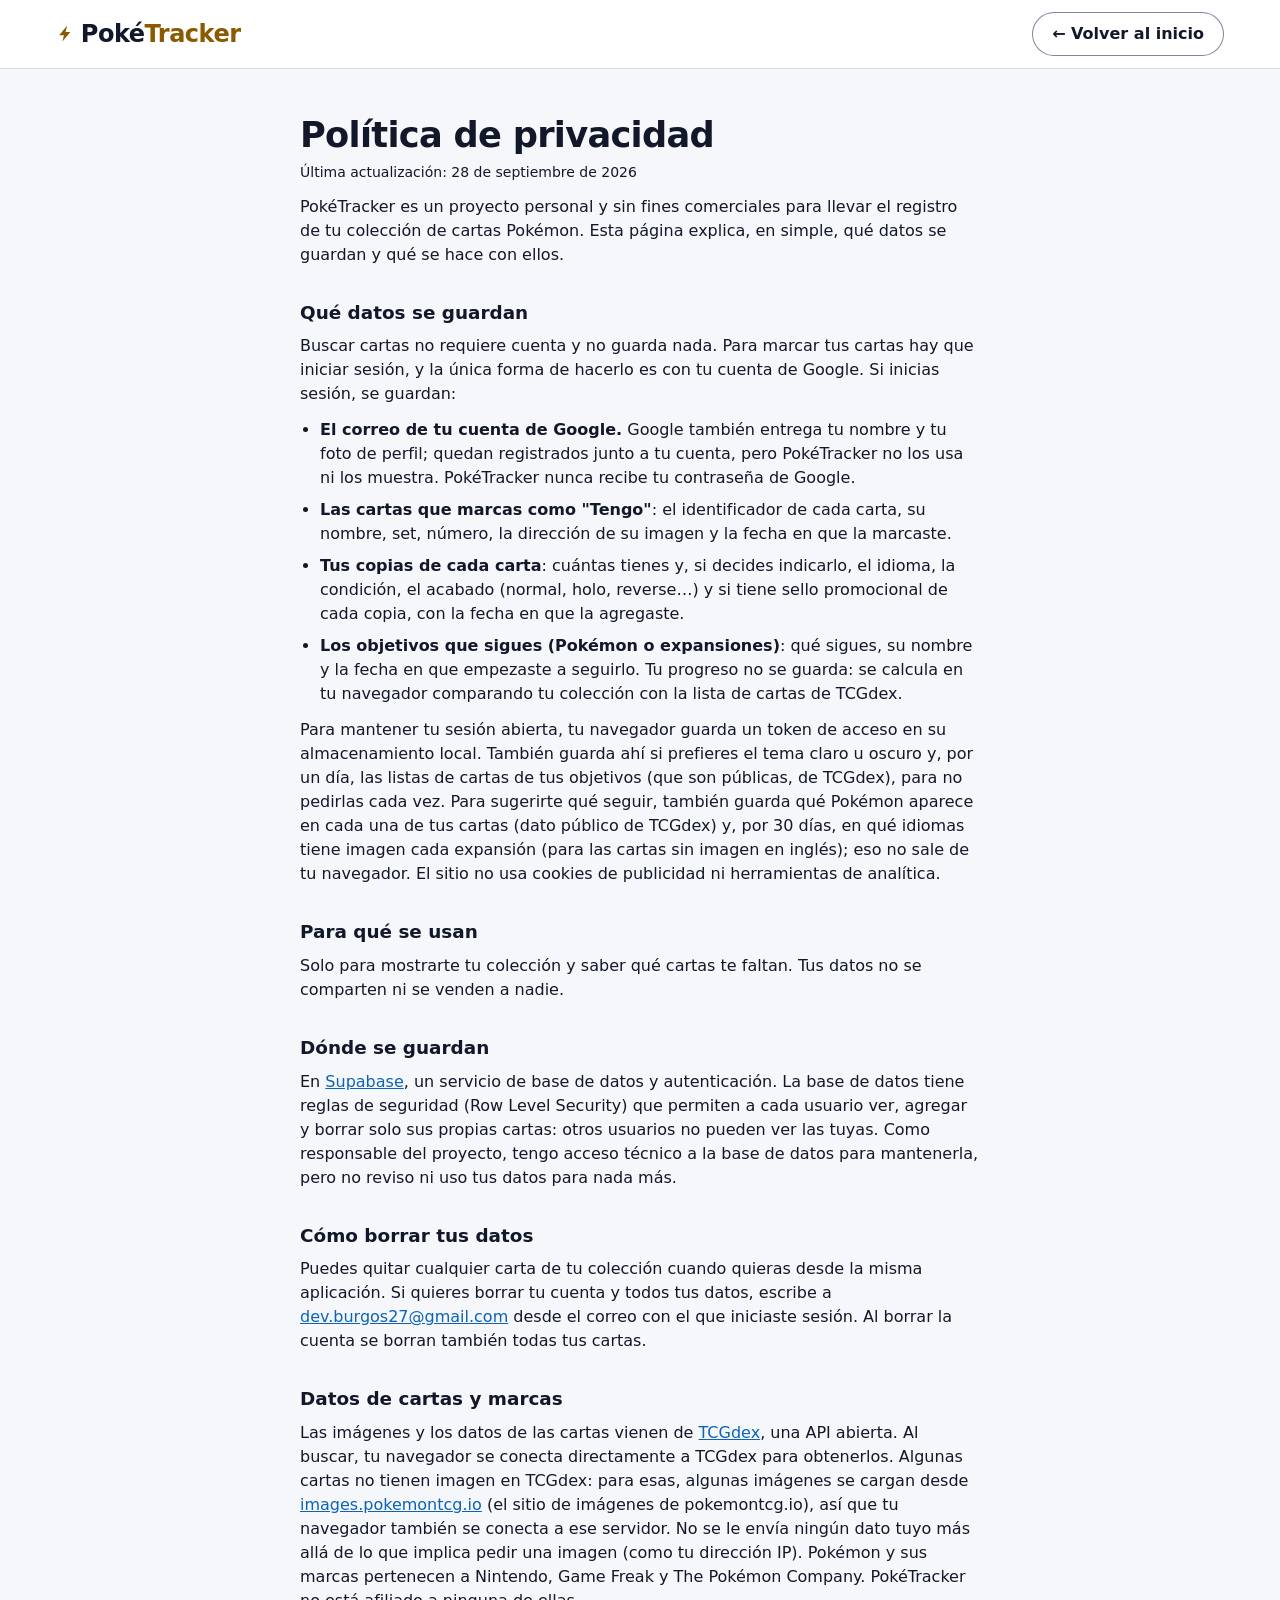
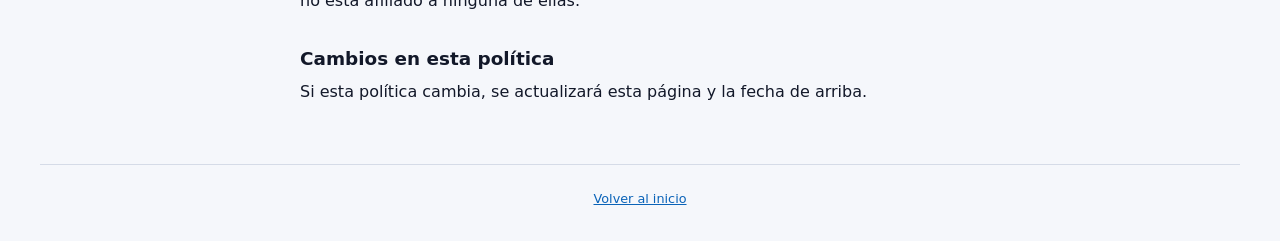
==== privacidad.html @ 6da4852b "Bloque 10e: acabado y sello por copia, vista simulada por acabado e insignia en Colección (migración" ====
<!DOCTYPE html>
<html lang="es">
<head>
  <meta charset="UTF-8">
  <meta name="viewport" content="width=device-width, initial-scale=1.0">
  <title>Privacidad · PokéTracker</title>
  <meta name="description" content="Qué datos guarda PokéTracker, para qué se usan y cómo borrarlos.">
  <meta name="theme-color" content="#ffffff">
  <!-- Aplica el tema guardado en la app antes de pintar -->
  <script>try{var t=localStorage.getItem('pt-tema');if(t==='claro'||t==='oscuro')document.documentElement.dataset.tema=t}catch(e){}</script>
  <link rel="icon" href="favicon.svg" type="image/svg+xml">
  <link rel="stylesheet" href="css/estilos.css">
</head>
<body>

  <header class="cabecera">
    <div class="contenedor cabecera__fila">
      <a href="./" class="logo logo--enlace">
        <svg class="logo__rayo" viewBox="0 0 24 24" aria-hidden="true"><path fill="currentColor" d="M14 2 4 14h6l-2 8 10-12h-6z"/></svg>
        <span>Poké<span class="logo__marca">Tracker</span></span>
      </a>
      <a href="./" class="boton boton--secundario">← Volver al inicio</a>
    </div>
  </header>

  <main class="contenedor">
    <article class="legal">
      <h1>Política de privacidad</h1>
      <p class="legal__fecha">Última actualización: 28 de septiembre de 2026</p>

      <p>
        PokéTracker es un proyecto personal y sin fines comerciales para llevar el registro
        de tu colección de cartas Pokémon. Esta página explica, en simple, qué datos se guardan
        y qué se hace con ellos.
      </p>

      <h2>Qué datos se guardan</h2>
      <p>
        Buscar cartas no requiere cuenta y no guarda nada. Para marcar tus cartas hay que
        iniciar sesión, y la única forma de hacerlo es con tu cuenta de Google. Si inicias sesión,
        se guardan:
      </p>
      <ul>
        <li>
          <strong>El correo de tu cuenta de Google.</strong> Google también entrega tu nombre y
          tu foto de perfil; quedan registrados junto a tu cuenta, pero PokéTracker no los usa
          ni los muestra. PokéTracker nunca recibe tu contraseña de Google.
        </li>
        <li>
          <strong>Las cartas que marcas como "Tengo"</strong>: el identificador de cada carta,
          su nombre, set, número, la dirección de su imagen y la fecha en que la marcaste.
        </li>
        <li>
          <strong>Tus copias de cada carta</strong>: cuántas tienes y, si decides indicarlo,
          el idioma, la condición, el acabado (normal, holo, reverse…) y si tiene sello promocional
          de cada copia, con la fecha en que la agregaste.
        </li>
        <li>
          <strong>Los objetivos que sigues (Pokémon o expansiones)</strong>: qué sigues, su nombre
          y la fecha en que empezaste a seguirlo. Tu progreso no se guarda: se calcula en tu
          navegador comparando tu colección con la lista de cartas de TCGdex.
        </li>
      </ul>
      <p>
        Para mantener tu sesión abierta, tu navegador guarda un token de acceso en su
        almacenamiento local. También guarda ahí si prefieres el tema claro u oscuro y, por un día,
        las listas de cartas de tus objetivos (que son públicas, de TCGdex), para no pedirlas cada vez.
        Para sugerirte qué seguir, también guarda qué Pokémon aparece en cada una de tus cartas
        (dato público de TCGdex) y, por 30 días, en qué idiomas tiene imagen cada expansión
        (para las cartas sin imagen en inglés); eso no sale de tu navegador. El sitio no usa cookies de publicidad ni herramientas de analítica.
      </p>

      <h2>Para qué se usan</h2>
      <p>
        Solo para mostrarte tu colección y saber qué cartas te faltan.
        Tus datos no se comparten ni se venden a nadie.
      </p>

      <h2>Dónde se guardan</h2>
      <p>
        En <a href="https://supabase.com" target="_blank" rel="noopener">Supabase</a>, un servicio
        de base de datos y autenticación. La base de datos tiene reglas de seguridad (Row Level
        Security) que permiten a cada usuario ver, agregar y borrar solo sus propias cartas:
        otros usuarios no pueden ver las tuyas. Como responsable del proyecto, tengo acceso
        técnico a la base de datos para mantenerla, pero no reviso ni uso tus datos para
        nada más.
      </p>

      <h2>Cómo borrar tus datos</h2>
      <p>
        Puedes quitar cualquier carta de tu colección cuando quieras desde la misma aplicación.
        Si quieres borrar tu cuenta y todos tus datos, escribe a
        <a href="mailto:dev.burgos27@gmail.com">dev.burgos27@gmail.com</a> desde el correo con el
        que iniciaste sesión. Al borrar la cuenta se borran también todas tus cartas.
      </p>

      <h2>Datos de cartas y marcas</h2>
      <p>
        Las imágenes y los datos de las cartas vienen de
        <a href="https://tcgdex.dev" target="_blank" rel="noopener">TCGdex</a>, una API abierta.
        Al buscar, tu navegador se conecta directamente a TCGdex para obtenerlos.
        Algunas cartas no tienen imagen en TCGdex: para esas, algunas imágenes se cargan desde
        <a href="https://pokemontcg.io" target="_blank" rel="noopener">images.pokemontcg.io</a>
        (el sitio de imágenes de pokemontcg.io), así que tu navegador también se conecta a ese servidor.
        No se le envía ningún dato tuyo más allá de lo que implica pedir una imagen (como tu dirección IP).
        Pokémon y sus marcas pertenecen a Nintendo, Game Freak y The Pokémon Company.
        PokéTracker no está afiliado a ninguna de ellas.
      </p>

      <h2>Cambios en esta política</h2>
      <p>
        Si esta política cambia, se actualizará esta página y la fecha de arriba.
      </p>
    </article>
  </main>

  <footer class="pie contenedor">
    <p><a href="./">Volver al inicio</a></p>
  </footer>

</body>
</html>
---- css/estilos.css ----
/* =============================================================
   PokéTracker — Estilos
   ============================================================= */

/* --- Tokens: tema claro (por defecto) ---------------------- */
/* El tema se elige con data-tema="claro" | "oscuro" en <html>.
   Sin data-tema, manda la preferencia del sistema.
   Contrastes verificados (WCAG): ver docs/roadmap.md. */
:root {
  color-scheme: light;

  --fondo: #f5f7fb;
  --superficie: #ffffff;
  --superficie-2: #ebeef5;      /* hover, pistas, relleno de carga */
  --borde: #d5dbe7;             /* decorativo */
  --borde-control: #7c879f;     /* inputs: 3:1 contra el fondo */
  --texto: #121829;
  --texto-suave: #525c73;

  --primario: #ffd60a;          /* amarillo eléctrico: SOLO como fondo */
  --primario-hover: #f5c400;
  --sobre-primario: #121829;    /* texto sobre el amarillo */
  --primario-borde: rgb(18 24 41 / 0.18);
  --marca-texto: #8a5a00;       /* ámbar: texto e iconos de marca */
  --info: #0a63b8;              /* azul eléctrico: enlaces */
  --exito: #1b7a3a;
  --sobre-exito: #ffffff;
  --advertencia: #9a4a00;
  --error: #b3261e;
  --foco: #0a63b8;
  --progreso: #8a5a00;          /* relleno de las barras de progreso */
  --sobre-error: #ffffff;       /* texto sobre fondo de error (botón peligro) */
  --error-hover: #9c2019;
  --capa: rgb(233 237 245 / 0.88);  /* fondo de los avisos a pantalla completa */
  --brillo-icono: none;

  --sombra: 0 1px 2px rgb(18 24 41 / 0.06), 0 4px 12px rgb(18 24 41 / 0.06);
  --brillo: none;

  /* Botón de Google: colores de su guía de marca */
  --google-fondo: #ffffff;
  --google-borde: #747775;
  --google-texto: #1f1f1f;

  /* Forma y espacio */
  --radio-s: 8px;
  --radio-m: 12px;
  --radio-l: 16px;
  --radio-pill: 999px;

  --esp-1: 4px;
  --esp-2: 8px;
  --esp-3: 12px;
  --esp-4: 16px;
  --esp-5: 24px;
  --esp-6: 32px;
  --esp-7: 48px;

  --texto-xs: 0.8rem;
  --texto-s: 0.875rem;
  --texto-m: 1rem;
  --texto-l: 1.25rem;
  --texto-xl: clamp(1.4rem, 4vw, 2rem);

  --alto-toque: 44px;
  --duracion: 150ms;
  --fuente: system-ui, -apple-system, "Segoe UI", Roboto, sans-serif;
  --ancho-max: 1200px;
}

/* --- Tokens: tema oscuro ----------------------------------- */
/* Los dos bloques de abajo deben ser IGUALES: uno aplica cuando el
   usuario eligió oscuro, el otro cuando no eligió y el sistema es oscuro. */
:root[data-tema="oscuro"] {
  color-scheme: dark;

  --fondo: #0b1020;
  --superficie: #151b2e;
  --superficie-2: #1e2640;
  --borde: #2a3350;
  --borde-control: #626f94;
  --texto: #eef1f8;
  --texto-suave: #9aa5c0;

  --primario: #ffd60a;
  --primario-hover: #ffe14d;
  --sobre-primario: #0b1020;
  --primario-borde: transparent;
  --marca-texto: #ffd60a;
  --info: #4cc3ff;
  --exito: #4ade80;
  --sobre-exito: #0b1020;
  --advertencia: #ffa94d;
  --error: #ff6b6b;
  --foco: #ffd60a;
  --progreso: #ffd60a;
  --sobre-error: #0b1020;
  --error-hover: #ff8787;
  --capa: rgb(7 11 24 / 0.82);
  --brillo-icono: drop-shadow(0 0 14px rgb(255 214 10 / 0.45));

  --sombra: 0 1px 3px rgb(0 0 0 / 0.4), 0 4px 12px rgb(0 0 0 / 0.3);
  --brillo: 0 0 12px rgb(255 214 10 / 0.35);

  --google-fondo: #131314;
  --google-borde: #8e918f;
  --google-texto: #e3e3e3;
}

@media (prefers-color-scheme: dark) {
  :root:not([data-tema="claro"]) {
    color-scheme: dark;

    --fondo: #0b1020;
    --superficie: #151b2e;
    --superficie-2: #1e2640;
    --borde: #2a3350;
    --borde-control: #626f94;
    --texto: #eef1f8;
    --texto-suave: #9aa5c0;

    --primario: #ffd60a;
    --primario-hover: #ffe14d;
    --sobre-primario: #0b1020;
    --primario-borde: transparent;
    --marca-texto: #ffd60a;
    --info: #4cc3ff;
    --exito: #4ade80;
    --sobre-exito: #0b1020;
    --advertencia: #ffa94d;
    --error: #ff6b6b;
    --foco: #ffd60a;
    --progreso: #ffd60a;
    --sobre-error: #0b1020;
    --error-hover: #ff8787;
    --capa: rgb(7 11 24 / 0.82);
    --brillo-icono: drop-shadow(0 0 14px rgb(255 214 10 / 0.45));

    --sombra: 0 1px 3px rgb(0 0 0 / 0.4), 0 4px 12px rgb(0 0 0 / 0.3);
    --brillo: 0 0 12px rgb(255 214 10 / 0.35);

    --google-fondo: #131314;
    --google-borde: #8e918f;
    --google-texto: #e3e3e3;
  }
}

@media (prefers-reduced-motion: reduce) {
  :root { --duracion: 0ms; }
}

/* --- Base -------------------------------------------------- */
*,
*::before,
*::after { box-sizing: border-box; }

body {
  margin: 0;
  font-family: var(--fuente);
  background: var(--fondo);
  color: var(--texto);
  line-height: 1.5;
}

img { max-width: 100%; display: block; }
a { color: var(--info); }

.contenedor {
  width: 100%;
  max-width: var(--ancho-max);
  margin-inline: auto;
  /* max(): en iPhone horizontal, no queda texto bajo la muesca */
  padding-inline: max(var(--esp-4), env(safe-area-inset-left), env(safe-area-inset-right));
}

/* Oculta un elemento a la vista pero lo deja para lectores de pantalla */
.visualmente-oculto {
  position: absolute;
  width: 1px; height: 1px;
  overflow: hidden;
  clip: rect(0 0 0 0);
  white-space: nowrap;
}

[hidden] { display: none !important; }

/* Títulos que reciben el foco al cambiar de pantalla: no son
   interactivos, así que no se les dibuja el anillo de foco */
[data-titulo]:focus { outline: none; }

/* Íconos de línea (se usan con <use href="#icono-…">) */
.icono {
  width: 20px;
  height: 20px;
  flex-shrink: 0;
  fill: none;
  stroke: currentColor;
  stroke-width: 2;
  stroke-linecap: round;
  stroke-linejoin: round;
}

:focus-visible {
  outline: 3px solid var(--foco);
  outline-offset: 2px;
}

/* --- Botones ----------------------------------------------- */
/* .boton = acción principal: amarillo con texto oscuro en ambos temas */
.boton {
  display: inline-flex;
  align-items: center;
  justify-content: center;
  gap: var(--esp-2);
  min-height: var(--alto-toque);
  font: inherit;
  font-weight: 600;
  border: none;
  border-radius: var(--radio-pill);
  padding: 0.6rem 1.25rem;
  background: var(--primario);
  color: var(--sobre-primario);
  box-shadow: inset 0 0 0 1px var(--primario-borde);
  cursor: pointer;
  text-decoration: none;
  white-space: nowrap;
  transition: background var(--duracion), box-shadow var(--duracion);
}
.boton:hover:not(:disabled) {
  background: var(--primario-hover);
  box-shadow: inset 0 0 0 1px var(--primario-borde), var(--brillo);
}
.boton:disabled { opacity: 0.6; cursor: wait; }

.boton--secundario {
  background: transparent;
  color: var(--texto);
  box-shadow: inset 0 0 0 1px var(--borde-control);
}
.boton--secundario:hover:not(:disabled) {
  background: var(--superficie-2);
  box-shadow: inset 0 0 0 1px var(--borde-control);
}

/* Acción destructiva (ej: "Quitar copias") */
.boton--peligro {
  background: var(--error);
  color: var(--sobre-error);
  box-shadow: none;
}
.boton--peligro:hover:not(:disabled) {
  background: var(--error-hover);
  box-shadow: none;
}

.boton--texto {
  min-height: 0;
  background: none;
  box-shadow: none;
  color: var(--texto-suave);
  padding: var(--esp-1) var(--esp-2);
}
.boton--texto:hover:not(:disabled) {
  background: none;
  box-shadow: none;
  color: var(--marca-texto);
}

/* Botón cuadrado con solo un ícono (ej: cambiar tema) */
.boton--icono {
  width: var(--alto-toque);
  padding: 0;
  background: transparent;
  color: var(--texto-suave);
  box-shadow: inset 0 0 0 1px var(--borde);
}
.boton--icono:hover:not(:disabled) {
  background: var(--superficie-2);
  color: var(--marca-texto);
  box-shadow: inset 0 0 0 1px var(--borde);
}

/* Botón de Google: fondo neutro con el logo a color, como pide Google */
.boton--google {
  background: var(--google-fondo);
  color: var(--google-texto);
  box-shadow: inset 0 0 0 1px var(--google-borde);
}
.boton--google:hover:not(:disabled) {
  background: var(--google-fondo);
  box-shadow: inset 0 0 0 1px var(--google-borde), var(--sombra);
}
.boton--google__logo { flex-shrink: 0; }

/* --- Campos ------------------------------------------------ */
input {
  font: inherit;
  color: var(--texto);
  background: var(--superficie);
  border: 1px solid var(--borde-control);
  border-radius: var(--radio-pill);
  padding: 0.6rem 1rem;
  min-height: var(--alto-toque);
  min-width: 0;
}
input::placeholder { color: var(--texto-suave); }

select {
  font: inherit;
  color: var(--texto);
  background: var(--superficie);
  border: 1px solid var(--borde-control);
  border-radius: var(--radio-s);
  padding: 0.4rem 0.6rem;
  min-height: var(--alto-toque);
  min-width: 0;
}
select:disabled { opacity: 0.6; }

/* --- Cabecera ---------------------------------------------- */
.cabecera {
  background: var(--superficie);
  border-bottom: 1px solid var(--borde);
  padding-block: var(--esp-3);
}
.cabecera__fila {
  display: flex;
  flex-wrap: wrap;
  align-items: center;
  gap: var(--esp-3);
}

.logo {
  margin: 0 auto 0 0;       /* empuja sesión y tema a la derecha */
  font-size: 1.5rem;
  letter-spacing: -0.02em;
}
.logo--enlace {
  display: inline-flex;
  align-items: center;
  gap: 0.35rem;
  color: var(--texto);
  text-decoration: none;
  font-weight: 700;
}
.logo__marca { color: var(--marca-texto); }
.logo__rayo {
  width: 0.8em;
  height: 0.8em;
  color: var(--marca-texto);
  flex-shrink: 0;
}

.sesion-activa {
  display: flex;
  align-items: center;
  gap: var(--esp-2);
  min-width: 0;
  font-size: var(--texto-s);
}
.sesion-activa__email {
  color: var(--texto-suave);
  overflow: hidden;
  text-overflow: ellipsis;
  white-space: nowrap;
}

/* Muestra el sol o la luna según el tema activo */
.selector-tema__luna { display: none; }
.selector-tema[aria-pressed="true"] .selector-tema__sol { display: none; }
.selector-tema[aria-pressed="true"] .selector-tema__luna { display: block; }

.mensaje {
  margin: var(--esp-2) 0 0;
  font-size: var(--texto-s);
  color: var(--texto-suave);
}
.mensaje[data-tipo="exito"] { color: var(--exito); }
.mensaje[data-tipo="error"] { color: var(--error); }

/* --- Navegación principal --------------------------------- */
/* Escritorio: en la cabecera. Móvil: barra fija abajo (ver al final).
   El ítem activo lleva aria-current="page" y una raya: no depende
   solo del color. */
.barra-nav {
  display: flex;
  gap: var(--esp-1);
  margin-right: auto;
}
.barra-nav__item {
  position: relative;
  display: inline-flex;
  align-items: center;
  gap: var(--esp-2);
  min-height: var(--alto-toque);
  padding: 0 var(--esp-3);
  border-radius: var(--radio-s);
  color: var(--texto-suave);
  font-size: var(--texto-s);
  font-weight: 600;
  text-decoration: none;
  transition: background var(--duracion), color var(--duracion);
}
.barra-nav__item:hover { color: var(--texto); background: var(--superficie-2); }
.barra-nav__item[aria-current="page"] { color: var(--texto); font-weight: 700; }
.barra-nav__item[aria-current="page"]::after {
  content: "";
  position: absolute;
  left: var(--esp-3);
  right: var(--esp-3);
  bottom: 2px;
  height: 3px;
  border-radius: var(--radio-pill);
  background: var(--marca-texto);
}

/* --- Pestañas: filtros ------------------------------------- */
/* La pestaña activa se marca con aria-pressed. */
.pestanas {
  display: flex;
  justify-content: center;
  flex-wrap: wrap;
  gap: var(--esp-2);
}
.pestanas__item {
  font: inherit;
  font-size: var(--texto-s);
  font-weight: 600;
  min-height: var(--alto-toque);
  padding: 0.4rem 1rem;
  border: 1px solid var(--borde);
  border-radius: var(--radio-pill);
  background: var(--superficie);
  color: var(--texto-suave);
  cursor: pointer;
  transition: background var(--duracion), color var(--duracion);
}
.pestanas__item:hover { color: var(--texto); background: var(--superficie-2); }
.pestanas__item[aria-pressed="true"] {
  background: var(--primario);
  border-color: var(--primario);
  color: var(--sobre-primario);
}

.filtros { margin-bottom: var(--esp-5); }

/* --- Intro y buscador -------------------------------------- */
.intro {
  text-align: center;
  padding-block: 2.5rem var(--esp-4);
}
.intro h2 {
  margin: 0 0 var(--esp-2);
  font-size: var(--texto-xl);
}
.intro__aviso { margin: 0 0 var(--esp-5); color: var(--texto-suave); }
.intro__ayuda { margin: var(--esp-2) 0 0; font-size: var(--texto-s); color: var(--texto-suave); }

/* Fila de botones o enlaces principales de una pantalla */
.acciones {
  display: flex;
  flex-wrap: wrap;
  justify-content: center;
  gap: var(--esp-3);
  margin-bottom: var(--esp-5);
}

.seccion__titulo {
  margin: var(--esp-5) 0 0;
  font-size: var(--texto-l);
}

.form-busqueda {
  display: flex;
  gap: var(--esp-2);
  max-width: 520px;
  margin-inline: auto;
}
.form-busqueda input { flex: 1; }

/* --- Estado ------------------------------------------------ */
.estado {
  min-height: 1.5em;
  margin: var(--esp-4) 0;
  text-align: center;
  color: var(--texto-suave);
}
.estado[data-tipo="error"] { color: var(--error); }
/* Sin texto no reserva espacio (ej: sobre el estado "No pudimos conectar") */
.estado:empty { min-height: 0; margin-block: var(--esp-2); }

/* --- Grilla de cartas -------------------------------------- */
.grilla {
  display: grid;
  grid-template-columns: repeat(auto-fill, minmax(160px, 1fr));
  gap: 1.25rem;
  padding-bottom: var(--esp-7);
}

/* Estado vacío, con un motivo de telaraña y rayo.
   Dentro de una grilla ocupa toda la fila. */
.grilla__vacio { grid-column: 1 / -1; }
.vacio {
  margin: var(--esp-4) 0;
  padding: var(--esp-6) var(--esp-4);
  text-align: center;
  color: var(--texto-suave);
  border: 2px dashed var(--borde);
  border-radius: var(--radio-m);
}
.vacio p { margin: 0 0 var(--esp-4); }
.vacio p:last-child { margin-bottom: 0; }
.vacio::before {
  content: "";
  display: block;
  width: 48px;
  height: 48px;
  margin: 0 auto var(--esp-3);
  background: var(--marca-texto);
  -webkit-mask: var(--motivo-telarana) center / contain no-repeat;
  mask: var(--motivo-telarana) center / contain no-repeat;
}
:root {
  /* Telaraña hexagonal con un rayo al centro (dibujo propio) */
  --motivo-telarana: url("data:image/svg+xml,%3Csvg xmlns='http://www.w3.org/2000/svg' viewBox='0 0 48 48' fill='none' stroke='black' stroke-width='1.5' stroke-linejoin='round'%3E%3Cpath d='M46 24 35 43.05H13L2 24 13 4.95h22z'/%3E%3Cpath d='M38 24 31 36.12H17L10 24l7-12.12h14z' opacity='.6'/%3E%3Cpath d='M38 24h8M31 36.12l4 6.93M17 36.12l-4 6.93M10 24H2M17 11.88l-4-6.93M31 11.88l4-6.93'/%3E%3Cpath d='M26 14 18 26h5l-2 8 9-13h-5z' fill='black' stroke='none'/%3E%3C/svg%3E");
}

/* Sin conexión: la misma telaraña con el rayo cortado (dibujo propio) */
:root {
  --motivo-sin-conexion: url("data:image/svg+xml,%3Csvg xmlns='http://www.w3.org/2000/svg' viewBox='0 0 48 48' fill='none' stroke='black' stroke-width='1.5' stroke-linejoin='round'%3E%3Cpath d='M46 24 35 43.05H13L2 24 13 4.95h22z'/%3E%3Cpath d='M38 24 31 36.12H17L10 24l7-12.12h14z' opacity='.6'/%3E%3Cpath d='M38 24h8M31 36.12l4 6.93M17 36.12l-4 6.93M10 24H2M17 11.88l-4-6.93M31 11.88l4-6.93'/%3E%3Cpath d='M26 14 22.2 19.6 27.4 24.8 30 21h-5zM20.2 22.8 18 26h5l-2 8 4.3-6.1z' fill='black' stroke='none'/%3E%3Cpath d='m16 16 16 16' stroke-width='1.6' stroke-linecap='round'/%3E%3C/svg%3E");
}

/* Estado "No pudimos conectar": misma estructura que .vacio.
   El rojo va solo en el ícono; el texto, en los colores normales. */
.sin-conexion::before {
  background: var(--error);
  -webkit-mask-image: var(--motivo-sin-conexion);
  mask-image: var(--motivo-sin-conexion);
}
.vacio .sin-conexion__titulo {
  margin: 0 0 var(--esp-1);
  color: var(--texto);
  font-size: var(--texto-l);
  font-weight: 700;
}
/* El espacio va en el botón: ".vacio p:last-child" anula el margen del texto */
.sin-conexion__boton { margin-top: var(--esp-4); }
.sin-conexion__boton .icono { width: 18px; height: 18px; }
.sin-conexion__boton:disabled { cursor: wait; }

/* Mientras reintenta, el ícono de recarga gira */
.sin-conexion__boton:disabled .icono { animation: girar 900ms linear infinite; }
@keyframes girar { to { transform: rotate(360deg); } }
@media (prefers-reduced-motion: reduce) {
  .sin-conexion__boton:disabled .icono { animation: none; }
}

/* Versión compacta (detalle de carta): ícono chico, texto y botón en
   una fila; si no caben, el botón baja */
.sin-conexion--compacto {
  display: flex;
  flex-wrap: wrap;
  align-items: center;
  gap: var(--esp-2) var(--esp-3);
  margin: 0;
  padding: var(--esp-3);
  text-align: left;
}
.sin-conexion--compacto::before {
  width: 32px;
  height: 32px;
  margin: 0;
  flex-shrink: 0;
}
.sin-conexion--compacto .sin-conexion__textos { flex: 1 1 10rem; }
.sin-conexion--compacto .sin-conexion__boton { margin-top: 0; }
.vacio.sin-conexion--compacto .sin-conexion__titulo { font-size: var(--texto-m); margin: 0; }
.vacio.sin-conexion--compacto .sin-conexion__texto { margin: 0; font-size: var(--texto-s); }

/* Aviso arriba de la pantalla (carga inicial de la colección) */
.aviso-conexion { padding-top: var(--esp-4); }
.aviso-conexion .vacio { margin: 0; }

.carta {
  position: relative;       /* para la insignia ×N */
  background: var(--superficie);
  border-radius: var(--radio-m);
  box-shadow: var(--sombra);
  overflow: hidden;
  display: flex;
  flex-direction: column;
}

.carta__imagen {
  border: none;
  padding: 0.6rem 0.6rem 0;
  background: none;
  cursor: zoom-in;
}
.carta__imagen img {
  width: 100%;
  height: auto;
  aspect-ratio: 245 / 342;
  border-radius: var(--radio-s);
  background: var(--superficie-2);   /* se ve mientras la imagen carga */
  transition: transform 0.2s;
}
.carta__imagen:hover img { transform: scale(1.03); }
.carta__imagen:disabled { cursor: default; }

.carta__sin-imagen {
  aspect-ratio: 245 / 342;
  display: grid;
  place-items: center;
  padding: var(--esp-4);
  border-radius: var(--radio-s);
  border: 2px dashed var(--borde);
  color: var(--texto-suave);
  font-size: var(--texto-xs);
  text-align: center;
}

/* Recuadro de respaldo (sin imagen en ninguna fuente): nombre, número y
   expansión, centrados en el mismo espacio que ocuparía la imagen */
.respaldo {
  align-content: center;
  gap: var(--esp-1);
  background: var(--superficie-2);
  overflow: hidden;
}
.respaldo p { margin: 0; overflow-wrap: anywhere; }
.respaldo__nombre { color: var(--texto); font-size: var(--texto-s); font-weight: 700; }
.respaldo__numero { font-variant-numeric: tabular-nums; }
.respaldo__nota { margin-top: var(--esp-2) !important; font-style: italic; }

/* Imagen de respaldo mientras se prueba: encima del recuadro e invisible
   (así se descarga con la carga diferida, como las demás) */
.carta__imagen { position: relative; }
.carta__imagen .carta__img-probando {
  position: absolute;
  top: 0.6rem;
  left: 0.6rem;
  width: calc(100% - 1.2rem);
  opacity: 0;
}

/* "Imagen en español": la imagen es de la carta en otro idioma */
.carta__idioma {
  margin: 0;
  font-size: var(--texto-xs);
  font-weight: 700;
  color: var(--texto-suave);
}
#detalle-imagen-nota { margin-top: var(--esp-2); text-align: center; }

/* "×2": más de una copia. Amarillo con texto oscuro en ambos temas */
.carta__copias {
  position: absolute;
  top: var(--esp-2);
  right: var(--esp-2);
  padding: 0.1rem 0.55rem;
  border-radius: var(--radio-pill);
  background: var(--primario);
  color: var(--sobre-primario);
  /* Anillo del color de la tarjeta: la separa del borde amarillo de muchas cartas */
  box-shadow: 0 0 0 2px var(--superficie), var(--sombra);
  font-size: var(--texto-s);
  font-weight: 700;
  pointer-events: none;     /* el clic llega a la imagen de abajo */
}

/* "Reverse · Sello": acabados de tus copias (solo en Colección).
   Texto, no solo color; discreta, abajo a la izquierda de la imagen */
.carta__acabado {
  position: absolute;
  left: 0.9rem;
  bottom: 0.3rem;
  max-width: calc(100% - 1.8rem);
  padding: 0.05rem 0.5rem;
  border-radius: var(--radio-pill);
  background: var(--superficie);
  color: var(--texto);
  box-shadow: 0 0 0 1px var(--borde), var(--sombra);
  font-size: var(--texto-xs);
  font-weight: 700;
  white-space: nowrap;
  overflow: hidden;
  text-overflow: ellipsis;
  pointer-events: none;     /* el clic llega a la imagen de abajo */
}

.carta__info { padding: 0.6rem 0.75rem 0.75rem; }
.carta__set {
  margin: 0;
  font-size: var(--texto-s);
  font-weight: 600;
  overflow: hidden;
  text-overflow: ellipsis;
  white-space: nowrap;
}
.carta__detalle {
  margin: 0.1rem 0 0;
  font-size: var(--texto-xs);
  color: var(--texto-suave);
}

/* --- Tengo / Me falta -------------------------------------- */
.carta--tengo { box-shadow: 0 0 0 2px var(--exito), var(--sombra); }

.marcado {
  display: flex;
  margin-top: 0.6rem;
  border: 1px solid var(--borde-control);
  border-radius: var(--radio-pill);
  overflow: hidden;
}

.marcado__boton {
  flex: 1;
  font: inherit;
  font-size: var(--texto-xs);
  font-weight: 600;
  min-height: 36px;
  padding: 0.35rem var(--esp-1);
  border: none;
  background: none;
  color: var(--texto-suave);
  cursor: pointer;
  white-space: nowrap;
  transition: background var(--duracion), color var(--duracion);
}
.marcado__boton + .marcado__boton { border-left: 1px solid var(--borde-control); }
.marcado__boton:hover:not(:disabled) { color: var(--texto); background: var(--superficie-2); }
.marcado__boton:disabled { cursor: wait; }
.marcado__boton:focus-visible { outline-offset: -3px; }

/* ✓ además del color, para no depender solo de él */
.marcado__tengo[aria-pressed="true"]::before { content: "✓ "; }
.marcado__tengo[aria-pressed="true"],
.marcado__tengo[aria-pressed="true"]:hover:not(:disabled) {
  background: var(--exito);
  color: var(--sobre-exito);
}
.marcado__falta[aria-pressed="true"],
.marcado__falta[aria-pressed="true"]:hover:not(:disabled) {
  background: var(--superficie-2);
  color: var(--texto);
}

/* --- Detalle de carta ------------------------------------- */
.dialogo {
  border: none;
  border-radius: var(--radio-l);
  padding: 0;
  background: var(--superficie);
  color: var(--texto);
  width: min(92vw, 820px);
  max-height: 92vh;
  overflow: auto;
}
.dialogo::backdrop { background: rgb(0 0 0 / 0.7); }

.detalle__contenido { padding: var(--esp-4) var(--esp-5) var(--esp-5); }

.detalle__cabecera {
  display: flex;
  align-items: center;
  justify-content: space-between;
  gap: var(--esp-3);
  margin-bottom: var(--esp-4);
}
.detalle__titulo { margin: 0; font-size: var(--texto-l); }

/* Imagen a la izquierda y datos a la derecha; en móvil, uno bajo el otro */
.detalle__cuerpo {
  display: grid;
  grid-template-columns: minmax(0, 5fr) minmax(0, 6fr);
  gap: var(--esp-5);
  align-items: start;
}
/* Recuadro fijo: la imagen chica, la grande y "Imagen no disponible"
   ocupan lo mismo, así el contenido no salta al cambiar entre ellas */
.detalle__imagen img {
  width: 100%;
  height: auto;
  aspect-ratio: 245 / 342;
  object-fit: contain;
  border-radius: var(--radio-m);
  background: var(--superficie-2);
}

/* Anterior / siguiente: bajo la imagen, a los lados de "3 de 20".
   En escritorio con espacio, las flechas van fuera del panel (ver abajo) */
.detalle__visor {
  display: grid;
  grid-template-columns: auto minmax(0, 1fr) auto;
  grid-template-areas:
    "imagen   imagen   imagen"
    "anterior posicion siguiente";
  align-items: center;
  gap: var(--esp-2);
}
.detalle__imagen { grid-area: imagen; }
.detalle__flecha--anterior { grid-area: anterior; }
.detalle__flecha--siguiente { grid-area: siguiente; }
.detalle__flecha { font-size: var(--texto-l); }
/* En el borde de la lista: desactivada, sin el cursor de "esperando" */
.detalle__flecha:disabled { opacity: 0.35; cursor: default; }
.detalle__posicion {
  grid-area: posicion;
  margin: 0;
  text-align: center;
  color: var(--texto-suave);
}

/* Escritorio con espacio (el panel de 820 px más un canal de 72 px a
   cada lado): las flechas van fuera del panel, sobre el fondo
   oscurecido y centradas respecto a él. El <dialog> se ensancha y queda
   transparente: el panel visible pasa a ser .detalle__contenido (fondo,
   bordes y desplazamiento). Las flechas se ubican respecto al <dialog>,
   así el desplazamiento del panel no las recorta ni las mueve. Un clic en
   los canales no cierra el detalle (ver ui.js: solo cierra fuera del
   <dialog>). Más angosto, quedan bajo la imagen, como en móvil. */
@media (min-width: 900px) {
  .detalle {
    --canal-flecha: calc(56px + var(--esp-4));
    width: min(96vw, calc(820px + 2 * var(--canal-flecha)));
    padding-inline: var(--canal-flecha);
    background: transparent;
    border-radius: 0;
    overflow: visible;
  }
  .detalle__contenido {
    max-height: 92vh;
    overflow: auto;
    background: var(--superficie);
    border-radius: var(--radio-l);
  }
  .detalle__visor {
    grid-template-columns: minmax(0, 1fr);
    grid-template-areas:
      "imagen"
      "posicion";
  }
  .detalle__flecha {
    position: absolute;
    top: 50%;
    transform: translateY(-50%);
    width: 56px;
    height: 56px;
    border-radius: 50%;
    font-size: var(--texto-xl);
    /* Relleno del panel (se distingue en tema claro) y borde claro (en oscuro) */
    background: var(--superficie);
    color: var(--texto);
    box-shadow: inset 0 0 0 2px var(--texto-suave);
  }
  .detalle__flecha--anterior { left: 0; }
  .detalle__flecha--siguiente { right: 0; }
  .detalle__flecha:hover:not(:disabled) {
    background: var(--superficie-2);
    color: var(--marca-texto);
    box-shadow: inset 0 0 0 2px var(--marca-texto);
  }
  /* El foco del tema claro (azul) casi no se ve sobre el fondo
     oscurecido: un halo del color del panel lo separa */
  .detalle__flecha:focus-visible {
    outline-offset: 3px;
    box-shadow: inset 0 0 0 2px var(--texto-suave), 0 0 0 3px var(--superficie);
  }
  .detalle__flecha:focus-visible:hover:not(:disabled) {
    box-shadow: inset 0 0 0 2px var(--marca-texto), 0 0 0 3px var(--superficie);
  }
  .detalle__flecha:disabled { opacity: 0.4; }
}

/* --- Vista por acabado ------------------------------------ */
/* El efecto va sobre la misma imagen (no es una foto de esa versión):
   capa semitransparente que se mezcla con la imagen, sin taparla ni
   recibir clics o toques (las flechas y el gesto siguen igual) */
.detalle__marco {
  position: relative;
  isolation: isolate;       /* la mezcla solo afecta a la imagen */
}
.efecto {
  position: absolute;
  inset: 0;
  border-radius: var(--radio-m);
  pointer-events: none;
  overflow: hidden;
  mix-blend-mode: overlay;
}
/* Holo: franja de brillo irisado que recorre la carta */
.efecto[data-acabado="holo"] {
  background: linear-gradient(115deg,
    transparent 30%, rgb(255 255 255 / 0.7) 42%, rgb(120 220 255 / 0.5) 48%,
    rgb(255 130 230 / 0.5) 54%, rgb(255 240 120 / 0.45) 60%, transparent 72%);
  background-size: 250% 250%;
  animation: efecto-brillo 5s ease-in-out infinite alternate;
}
/* Reverse: textura metálica fina en toda la carta y un brillo más suave */
.efecto[data-acabado="reverse"] {
  background:
    repeating-linear-gradient(115deg, rgb(255 255 255 / 0) 0 5px, rgb(255 255 255 / 0.28) 5px 7px),
    linear-gradient(115deg, transparent 35%, rgb(255 255 255 / 0.6) 50%, transparent 65%);
  background-size: auto, 250% 250%;
  animation: efecto-brillo-2 6s ease-in-out infinite alternate;
}
/* Poké Ball / Master Ball: patrón de círculos (anillos) y destellos */
.efecto[data-acabado="pokeball"],
.efecto[data-acabado="masterball"] {
  background:
    radial-gradient(circle, transparent 0 6px, rgb(255 255 255 / 0.55) 6px 8px, transparent 8.5px),
    linear-gradient(115deg, transparent 35%, rgb(255 255 255 / 0.5) 50%, transparent 65%);
  background-size: 28px 28px, 250% 250%;
  animation: efecto-brillo-2 6s ease-in-out infinite alternate;
}
.efecto[data-acabado="masterball"] {
  background:
    radial-gradient(circle, transparent 0 6px, rgb(200 150 255 / 0.65) 6px 8px, transparent 8.5px),
    linear-gradient(115deg, transparent 35%, rgb(230 200 255 / 0.55) 50%, transparent 65%);
  background-size: 28px 28px, 250% 250%;
}
/* Destellos: puntos de luz que titilan (solo en Poké Ball y Master Ball) */
.efecto[data-acabado="pokeball"]::after,
.efecto[data-acabado="masterball"]::after {
  content: "";
  position: absolute;
  inset: 0;
  background:
    radial-gradient(circle, rgb(255 255 255 / 0.95) 0 1.5px, transparent 2.5px) 0 0 / 53px 61px,
    radial-gradient(circle, rgb(255 255 255 / 0.8) 0 1px, transparent 2px) 20px 30px / 41px 47px;
  animation: efecto-destellos 2.4s ease-in-out infinite alternate;
}
@keyframes efecto-brillo {
  from { background-position: 100% 0; }
  to { background-position: 0 100%; }
}
@keyframes efecto-brillo-2 {
  from { background-position: 0 0, 100% 0; }
  to { background-position: 0 0, 0 100%; }
}
@keyframes efecto-destellos {
  from { opacity: 0.25; }
  to { opacity: 1; }
}
/* Sin movimiento: el efecto queda quieto (sigue visible) */
@media (prefers-reduced-motion: reduce) {
  .efecto[data-acabado],
  .efecto[data-acabado]::after { animation: none; }
}

/* "Simulación: Reverse holo", abajo al centro de la imagen */
.efecto__etiqueta {
  position: absolute;
  left: 50%;
  bottom: var(--esp-2);
  transform: translateX(-50%);
  max-width: calc(100% - 2 * var(--esp-2));
  margin: 0;
  padding: 0.1rem 0.6rem;
  border-radius: var(--radio-pill);
  background: var(--superficie);
  color: var(--texto);
  box-shadow: 0 0 0 1px var(--borde), var(--sombra);
  font-size: var(--texto-xs);
  font-weight: 700;
  white-space: nowrap;
  overflow: hidden;
  text-overflow: ellipsis;
  pointer-events: none;
}

/* Botones de acabado bajo la imagen (radios con aspecto de botón).
   El elegido lleva ✓ y borde grueso: no depende solo del color */
.acabados {
  display: flex;
  flex-wrap: wrap;
  justify-content: center;
  gap: var(--esp-2);
  margin: var(--esp-3) 0 0;
  padding: 0;
  border: none;
  min-width: 0;
}
.acabados__opcion {
  display: inline-flex;
  align-items: center;
  min-height: var(--alto-toque);
  padding: 0 var(--esp-3);
  border-radius: var(--radio-pill);
  box-shadow: inset 0 0 0 1px var(--borde);
  color: var(--texto-suave);
  font-size: var(--texto-s);
  font-weight: 600;
  cursor: pointer;
}
.acabados__opcion:hover { background: var(--superficie-2); color: var(--texto); }
.acabados__opcion:has(:checked) {
  box-shadow: inset 0 0 0 2px var(--marca-texto);
  color: var(--texto);
}
.acabados__opcion:has(:checked) span::before { content: "✓ "; }
.acabados__opcion:has(:focus-visible) {
  outline: 3px solid var(--foco);
  outline-offset: 2px;
}

/* Al pasar a otra carta: aparece suave (0 ms con prefers-reduced-motion) */
.detalle__cuerpo--entrando { animation: detalle-entrar var(--duracion) ease-out; }
@keyframes detalle-entrar {
  from { opacity: 0.3; }
  to { opacity: 1; }
}

.detalle__datos {
  display: grid;
  grid-template-columns: auto 1fr;
  gap: var(--esp-1) var(--esp-4);
  margin: 0 0 var(--esp-5);
}
.detalle__datos dt { color: var(--texto-suave); }
.detalle__datos dd { margin: 0; font-weight: 600; }

.detalle__copias h3 { margin: 0 0 var(--esp-3); font-size: var(--texto-m); }
.detalle__aviso { margin: 0; color: var(--texto-suave); }

/* − N + */
.contador {
  display: inline-flex;
  align-items: center;
  gap: var(--esp-3);
}
.contador .boton--icono { font-size: var(--texto-l); }
.contador__numero {
  min-width: 2ch;
  font-size: var(--texto-l);
  font-weight: 700;
  text-align: center;
  font-variant-numeric: tabular-nums;
}

/* Lista de copias: título, idioma, condición y Quitar */
.copias {
  list-style: none;
  margin: var(--esp-4) 0 0;
  padding: 0;
}
.copia {
  display: grid;
  grid-template-columns: 1fr 1fr 1fr;
  align-items: end;
  gap: var(--esp-2) var(--esp-3);
  padding: var(--esp-3) 0;
  border-top: 1px solid var(--borde);
}
.copia__titulo {
  grid-column: 1 / -1;
  font-size: var(--texto-s);
  font-weight: 700;
}
.copia__campo {
  display: grid;
  gap: var(--esp-1);
  font-size: var(--texto-xs);
  color: var(--texto-suave);
}
.copia__quitar { min-height: var(--alto-toque); justify-self: end; }
/* Casilla "Sello promocional": área táctil de 44 px */
.copia__sello {
  grid-column: 1 / 3;
  display: flex;
  align-items: center;
  gap: var(--esp-2);
  min-height: var(--alto-toque);
  font-size: var(--texto-s);
  cursor: pointer;
}
.copia__sello input {
  width: 1.25rem;
  height: 1.25rem;
  margin: 0;
  accent-color: var(--marca-texto);
}
.copias__resumen {
  margin: var(--esp-3) 0 0;
  font-size: var(--texto-s);
  color: var(--texto-suave);
}
.copias__vacia { color: var(--texto-suave); }

/* --- Seguir un objetivo ------------------------------------ */
.seguir {
  display: flex;
  flex-wrap: wrap;
  align-items: center;
  justify-content: center;
  gap: var(--esp-2) var(--esp-3);
  margin-bottom: var(--esp-4);
}
.seguir--izquierda { justify-content: flex-start; }
.seguir__estado { font-weight: 700; }
.seguir__enlace { font-weight: 600; }
.seguir__mensaje {
  flex-basis: 100%;
  margin: 0;
  font-size: var(--texto-s);
  color: var(--texto-suave);
}
.seguir [aria-disabled="true"] { opacity: 0.6; cursor: wait; }
.seguir--izquierda .seguir__mensaje { text-align: left; }
.seguir:not(.seguir--izquierda) .seguir__mensaje { text-align: center; }
.detalle__info .seguir { margin: 0 0 var(--esp-5); }

/* --- Progreso ---------------------------------------------- */
/* Barra: la cifra "12 / 21 · 57 %" siempre visible, así no depende
   solo del color. Pista con borde de 3:1 contra el fondo. */
.progreso { display: grid; gap: var(--esp-1); }
.progreso__barra {
  height: 12px;
  border: 1px solid var(--borde-control);
  border-radius: var(--radio-pill);
  background: var(--superficie-2);
  overflow: hidden;
}
.progreso__relleno {
  height: 100%;
  width: 0;
  background: var(--progreso);
  transition: width var(--duracion) ease-out;
}
.progreso--completo .progreso__relleno { background: var(--exito); }
.progreso--sin-datos .progreso__barra { border-style: dashed; }
.progreso__cifra {
  margin: 0;
  font-weight: 700;
  font-variant-numeric: tabular-nums;
}
.progreso--completo .progreso__cifra { color: var(--exito); }
.progreso--sin-datos .progreso__cifra { font-weight: 400; color: var(--texto-suave); }
.progreso__master {
  margin: 0;
  font-size: var(--texto-s);
  color: var(--texto-suave);
  font-variant-numeric: tabular-nums;
}

/* Lista de objetivos: cada uno es un enlace completo al detalle */
.objetivos {
  list-style: none;
  margin: 0 auto;
  padding: 0;
  max-width: 720px;
  display: grid;
  gap: var(--esp-3);
}
.objetivo {
  display: grid;
  gap: var(--esp-2);
  padding: var(--esp-4);
  border: 1px solid var(--borde);
  border-radius: var(--radio-m);
  background: var(--superficie);
  box-shadow: var(--sombra);
  color: var(--texto);
  text-decoration: none;
  transition: border-color var(--duracion);
}
.objetivo:hover { border-color: var(--borde-control); }
.objetivo__tipo {
  font-size: var(--texto-xs);
  font-weight: 700;
  letter-spacing: 0.06em;
  text-transform: uppercase;
  color: var(--texto-suave);
}
.objetivo__nombre { font-size: var(--texto-l); font-weight: 700; }
.objetivo__ver {
  justify-self: end;
  font-size: var(--texto-s);
  font-weight: 600;
  color: var(--info);
}
.progreso-pie {
  max-width: 720px;
  margin: var(--esp-4) auto var(--esp-6);
  text-align: center;
  font-size: var(--texto-s);
  color: var(--texto-suave);
}
#progreso-aviso { max-width: 720px; margin-inline: auto; }

/* Filtros de cartas: expansión, rareza, orden y "Limpiar filtros" */
.filtros-cartas {
  display: flex;
  flex-wrap: wrap;
  align-items: flex-end;
  justify-content: center;
  gap: var(--esp-2) var(--esp-3);
  margin-bottom: var(--esp-4);
}
.filtros-cartas__campo {
  display: grid;
  gap: var(--esp-1);
  min-width: 0;
  max-width: 100%;
  font-size: var(--texto-s);
  font-weight: 600;
}
.filtros-cartas__campo select { min-height: var(--alto-toque); max-width: 100%; }
.filtros-cartas__limpiar { min-height: var(--alto-toque); }

/* Inicio: "Tu progreso" con "Ver todo" al lado del título */
.seccion__cabecera {
  display: flex;
  flex-wrap: wrap;
  align-items: baseline;
  justify-content: space-between;
  gap: var(--esp-2);
}
.seccion__enlace { font-weight: 600; }
#inicio-progreso .objetivos { margin: var(--esp-3) 0 0; }

/* Sugerencias: "Unified Minds · tienes 2 cartas [Seguir]" */
.sugerencias-caja { max-width: 720px; margin: var(--esp-4) auto var(--esp-6); }
#inicio-progreso .sugerencias-caja { margin: var(--esp-3) 0 0; }
.sugerencias__texto { margin: var(--esp-2) 0 var(--esp-3); color: var(--texto-suave); }
.sugerencias {
  list-style: none;
  margin: 0;
  padding: 0;
  display: grid;
  gap: var(--esp-2);
}
.sugerencia {
  justify-content: space-between;
  margin: 0;
  padding: var(--esp-3) var(--esp-4);
  border: 1px solid var(--borde);
  border-radius: var(--radio-m);
  background: var(--superficie);
}
.sugerencia__datos { display: grid; gap: var(--esp-1); min-width: 0; }
.sugerencia__nombre { font-weight: 700; }
.sugerencia__cantidad { color: var(--texto-suave); }
#progreso-aviso .vacio { margin: 0 0 var(--esp-3); }

/* Detalle de un objetivo */
.volver {
  display: inline-block;
  margin-top: var(--esp-5);
  font-weight: 600;
}
.objetivo-cabecera {
  max-width: 720px;
  padding-block: var(--esp-3) var(--esp-2);
}
.objetivo-cabecera__titulo {
  margin: var(--esp-1) 0 var(--esp-2);
  font-size: var(--texto-xl);
  letter-spacing: -0.02em;
}
.objetivo__incluye,
.objetivo__nota {
  margin: 0 0 var(--esp-3);
  color: var(--texto-suave);
}
.objetivo__nota { margin-top: var(--esp-2); font-size: var(--texto-s); }
.objetivo-cabecera .progreso { max-width: 480px; }

/* Título dentro de un estado vacío */
.vacio .vacio__titulo {
  margin: 0 0 var(--esp-1);
  color: var(--texto);
  font-size: var(--texto-l);
  font-weight: 700;
}

/* --- Confirmación a pantalla completa ---------------------- */
/* El <dialog> ocupa toda la pantalla: la capa difumina lo de atrás
   y el contenido va centrado, sin ventanita. */
.confirmar {
  width: 100vw;
  height: 100dvh;
  max-width: none;
  max-height: none;
  margin: 0;
  padding: var(--esp-5) var(--esp-4);
  border: none;
  background: var(--capa);
  -webkit-backdrop-filter: blur(10px);
  backdrop-filter: blur(10px);
  color: var(--texto);
}
/* Solo cuando está abierto: si no, anularía el display:none del navegador */
.confirmar[open] {
  display: grid;
  place-items: center;
  animation: confirmar-fundido 180ms ease-out;
}
.confirmar::backdrop { background: transparent; }

.confirmar__contenido {
  max-width: 480px;
  text-align: center;
  animation: confirmar-entrada 220ms ease-out;
}

/* Telaraña con rayo; el brillo (solo en oscuro) va en el contenedor
   porque la máscara del ícono recortaría la sombra */
.confirmar__icono {
  display: inline-block;
  filter: var(--brillo-icono);
  margin-bottom: var(--esp-4);
}
.confirmar__icono::before {
  content: "";
  display: block;
  width: 72px;
  height: 72px;
  background: var(--marca-texto);
  -webkit-mask: var(--motivo-telarana) center / contain no-repeat;
  mask: var(--motivo-telarana) center / contain no-repeat;
}

.confirmar__titulo {
  margin: 0 0 var(--esp-3);
  font-size: clamp(1.5rem, 6vw, 2.25rem);
  line-height: 1.2;
  letter-spacing: -0.02em;
  overflow-wrap: anywhere;      /* nombres largos no desbordan en 320 px */
}
.confirmar__mensaje {
  margin: 0 0 var(--esp-6);
  font-size: var(--texto-l);
}
.confirmar__acciones {
  display: flex;
  flex-wrap: wrap;
  justify-content: center;
  gap: var(--esp-3);
}
.confirmar__acciones .boton { min-width: 10rem; }

@keyframes confirmar-fundido {
  from { opacity: 0; }
}
@keyframes confirmar-entrada {
  from { opacity: 0; transform: scale(0.96); }
}
@media (prefers-reduced-motion: reduce) {
  .confirmar[open],
  .confirmar__contenido { animation: none; }
}

/* --- Pie --------------------------------------------------- */
.pie {
  padding-block: var(--esp-5) var(--esp-6);
  font-size: var(--texto-xs);
  color: var(--texto-suave);
  text-align: center;
  border-top: 1px solid var(--borde);
}

.pie p { margin: 0; }
.pie p + p { margin-top: var(--esp-2); }

/* --- Página de privacidad ---------------------------------- */

.legal {
  max-width: 680px;
  margin-inline: auto;
  padding-block: 2.5rem var(--esp-7);
}
.legal h1 {
  margin: 0;
  font-size: clamp(1.6rem, 5vw, 2.2rem);
  letter-spacing: -0.02em;
}
.legal__fecha {
  margin: var(--esp-1) 0 var(--esp-6);
  font-size: var(--texto-s);
  color: var(--texto-suave);
}
.legal h2 {
  margin: var(--esp-6) 0 var(--esp-2);
  font-size: 1.15rem;
}
.legal p,
.legal li { color: var(--texto); }
.legal p { margin: 0 0 var(--esp-3); }
.legal ul { margin: 0 0 var(--esp-3); padding-left: 1.25rem; }
.legal li + li { margin-top: var(--esp-2); }

/* --- Móvil y tablet ---------------------------------------- */
/* Navegación como barra fija abajo. La zona segura
   (safe-area-inset-bottom) deja libre la barra de gestos del iPhone.
   Hasta 960 px: con 4 ítems, la sesión y el tema no caben en la
   cabecera en anchos menores sin partirse en dos filas. */
@media (max-width: 960px) {
  :root { --alto-barra-nav: 56px; }

  body {
    /* Espacio para que la barra no tape el final de la página */
    padding-bottom: calc(var(--alto-barra-nav) + env(safe-area-inset-bottom));
  }

  .barra-nav {
    position: fixed;
    z-index: 10;
    left: 0;
    right: 0;
    bottom: 0;
    gap: 0;
    margin: 0;
    padding-bottom: env(safe-area-inset-bottom);
    background: var(--superficie);
    border-top: 1px solid var(--borde);
  }
  .barra-nav__item {
    flex: 1;
    flex-direction: column;
    justify-content: center;
    gap: 2px;
    min-height: var(--alto-barra-nav);
    padding: var(--esp-1);
    border-radius: 0;
    font-size: var(--texto-xs);
  }
  .barra-nav__item:hover { background: none; }
  .barra-nav__item[aria-current="page"]::after {
    top: 0;
    bottom: auto;
    left: 30%;
    right: 30%;
  }
}

@media (max-width: 600px) {
  /* Fila 1: logo + tema. Fila 2: sesión a todo el ancho */
  .sesion {
    order: 1;
    flex-basis: 100%;
  }
  .boton--google { width: 100%; }
  .acciones { flex-direction: column; }
  .sesion-activa { justify-content: space-between; }
  .grilla {
    grid-template-columns: repeat(auto-fill, minmax(130px, 1fr));
    gap: var(--esp-3);
  }

  .detalle__contenido { padding: var(--esp-3) var(--esp-4) var(--esp-4); }
  .detalle__cuerpo { grid-template-columns: 1fr; }
  .detalle__visor {
    max-width: 240px;
    margin-inline: auto;
    grid-template-columns: auto minmax(0, 1fr) auto;
    grid-template-areas:
      "imagen   imagen   imagen"
      "anterior posicion siguiente";
  }
  .copia { grid-template-columns: 1fr 1fr; }
  .confirmar__acciones { flex-direction: column-reverse; }
  .confirmar__acciones .boton { width: 100%; }
  .copia__quitar { grid-column: 1 / -1; justify-self: start; }
  .copia__sello { grid-column: auto; align-self: end; } /* junto a "Acabado" */
}
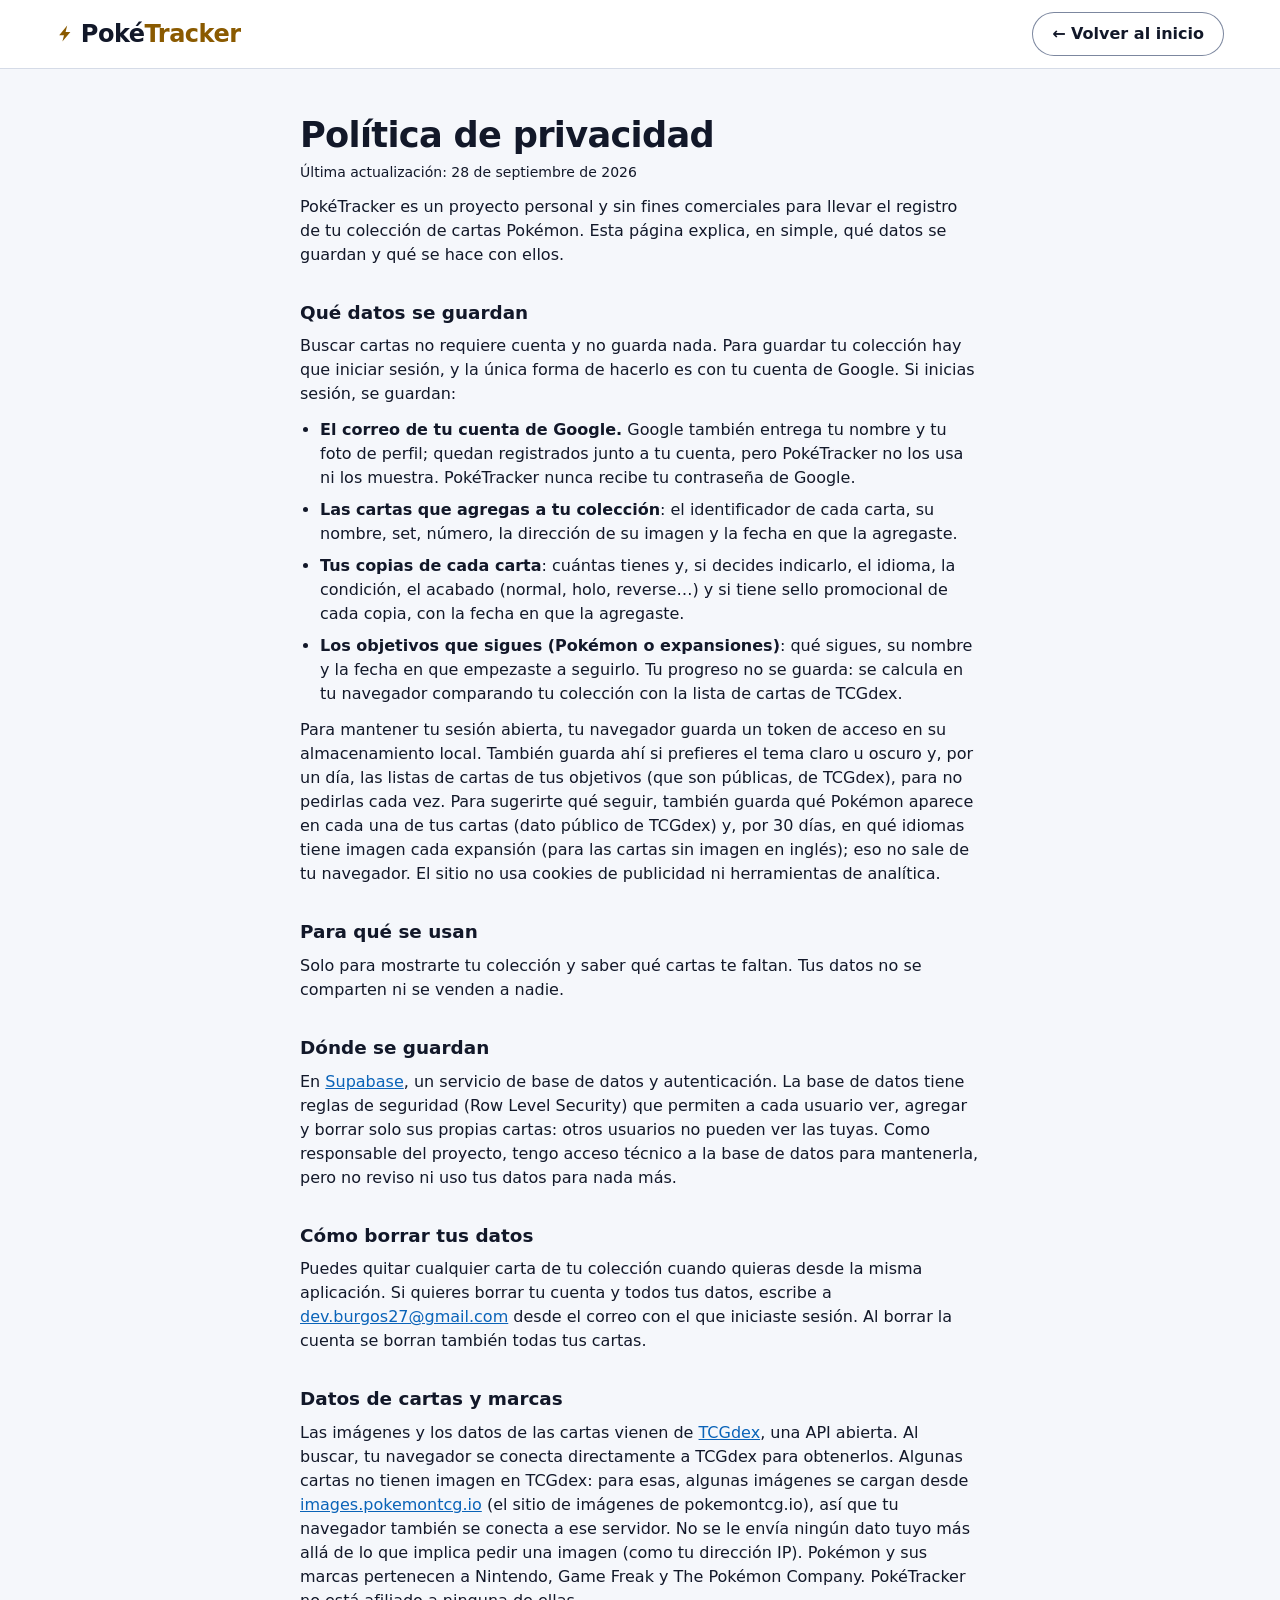
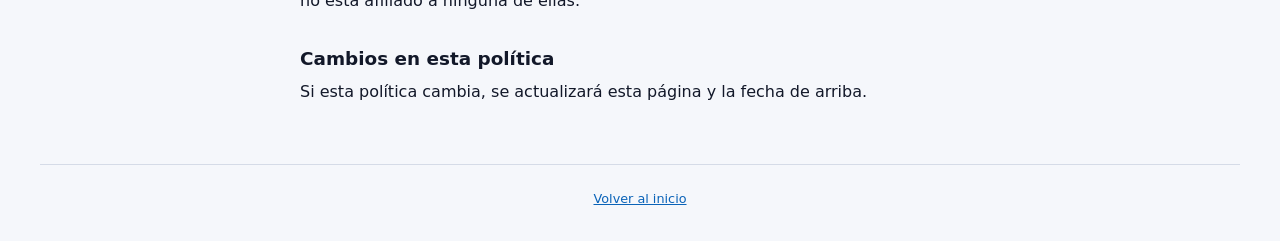
==== commit 18503ec1: "Bloque 10f: Me falta como vista en la URL, Agregar y Quitar de mi colección con confirmación" ====
--- a/privacidad.html
+++ b/privacidad.html
@@ -36,7 +36,7 @@
 
       <h2>Qué datos se guardan</h2>
       <p>
-        Buscar cartas no requiere cuenta y no guarda nada. Para marcar tus cartas hay que
+        Buscar cartas no requiere cuenta y no guarda nada. Para guardar tu colección hay que
         iniciar sesión, y la única forma de hacerlo es con tu cuenta de Google. Si inicias sesión,
         se guardan:
       </p>
@@ -47,8 +47,8 @@
           ni los muestra. PokéTracker nunca recibe tu contraseña de Google.
         </li>
         <li>
-          <strong>Las cartas que marcas como "Tengo"</strong>: el identificador de cada carta,
-          su nombre, set, número, la dirección de su imagen y la fecha en que la marcaste.
+          <strong>Las cartas que agregas a tu colección</strong>: el identificador de cada carta,
+          su nombre, set, número, la dirección de su imagen y la fecha en que la agregaste.
         </li>
         <li>
           <strong>Tus copias de cada carta</strong>: cuántas tienes y, si decides indicarlo,
--- a/css/estilos.css
+++ b/css/estilos.css
@@ -415,7 +415,8 @@
 }
 
 /* --- Pestañas: filtros ------------------------------------- */
-/* La pestaña activa se marca con aria-pressed. */
+/* La pestaña activa se marca con aria-pressed: fondo amarillo, negrita y
+   ✓ (no depende solo del color). */
 .pestanas {
   display: flex;
   justify-content: center;
@@ -440,6 +441,15 @@
   background: var(--primario);
   border-color: var(--primario);
   color: var(--sobre-primario);
+  font-weight: 700;
+}
+.pestanas__item[aria-pressed="true"]::before { content: "✓ "; }
+/* "Te faltan 12" bajo las pestañas */
+.pestanas__conteo {
+  margin: calc(-1 * var(--esp-3)) 0 var(--esp-4);
+  text-align: center;
+  font-weight: 700;
+  color: var(--texto-suave);
 }
 
 .filtros { margin-bottom: var(--esp-5); }
@@ -704,47 +714,40 @@
   color: var(--texto-suave);
 }
 
-/* --- Tengo / Me falta -------------------------------------- */
+/* --- Control de colección de la tarjeta -------------------- */
+/* "Agregar a mi colección" o "En tu colección ✓". La tarjeta que tengo
+   lleva además un borde verde (el texto ya lo dice: no depende del color) */
 .carta--tengo { box-shadow: 0 0 0 2px var(--exito), var(--sombra); }
 
-.marcado {
-  display: flex;
-  margin-top: 0.6rem;
-  border: 1px solid var(--borde-control);
+.marcado { margin-top: 0.6rem; }
+
+.marcado__agregar,
+.marcado__estado {
+  display: flex;
+  align-items: center;
+  justify-content: center;
+  width: 100%;
+  min-height: var(--alto-toque);
+  padding: 0.3rem var(--esp-2);
   border-radius: var(--radio-pill);
-  overflow: hidden;
-}
-
-.marcado__boton {
-  flex: 1;
   font: inherit;
   font-size: var(--texto-xs);
-  font-weight: 600;
-  min-height: 36px;
-  padding: 0.35rem var(--esp-1);
-  border: none;
+  font-weight: 700;
+  line-height: 1.2;
+  text-align: center;
+}
+.marcado__agregar {
+  border: 1px solid var(--borde-control);
   background: none;
-  color: var(--texto-suave);
+  color: var(--texto);
   cursor: pointer;
-  white-space: nowrap;
   transition: background var(--duracion), color var(--duracion);
 }
-.marcado__boton + .marcado__boton { border-left: 1px solid var(--borde-control); }
-.marcado__boton:hover:not(:disabled) { color: var(--texto); background: var(--superficie-2); }
-.marcado__boton:disabled { cursor: wait; }
-.marcado__boton:focus-visible { outline-offset: -3px; }
-
-/* ✓ además del color, para no depender solo de él */
-.marcado__tengo[aria-pressed="true"]::before { content: "✓ "; }
-.marcado__tengo[aria-pressed="true"],
-.marcado__tengo[aria-pressed="true"]:hover:not(:disabled) {
-  background: var(--exito);
-  color: var(--sobre-exito);
-}
-.marcado__falta[aria-pressed="true"],
-.marcado__falta[aria-pressed="true"]:hover:not(:disabled) {
-  background: var(--superficie-2);
-  color: var(--texto);
+.marcado__agregar:hover { background: var(--superficie-2); }
+/* Estado, no botón: texto verde sin relleno (5,4:1 en tema claro) */
+.marcado__estado {
+  margin: 0;
+  color: var(--exito);
 }
 
 /* --- Detalle de carta ------------------------------------- */
@@ -1082,6 +1085,8 @@
   margin: 0;
   accent-color: var(--marca-texto);
 }
+/* "Quitar de mi colección": al final de "Tus copias", separado de lo demás */
+.copias__quitar-todo { margin-top: var(--esp-4); }
 .copias__resumen {
   margin: var(--esp-3) 0 0;
   font-size: var(--texto-s);
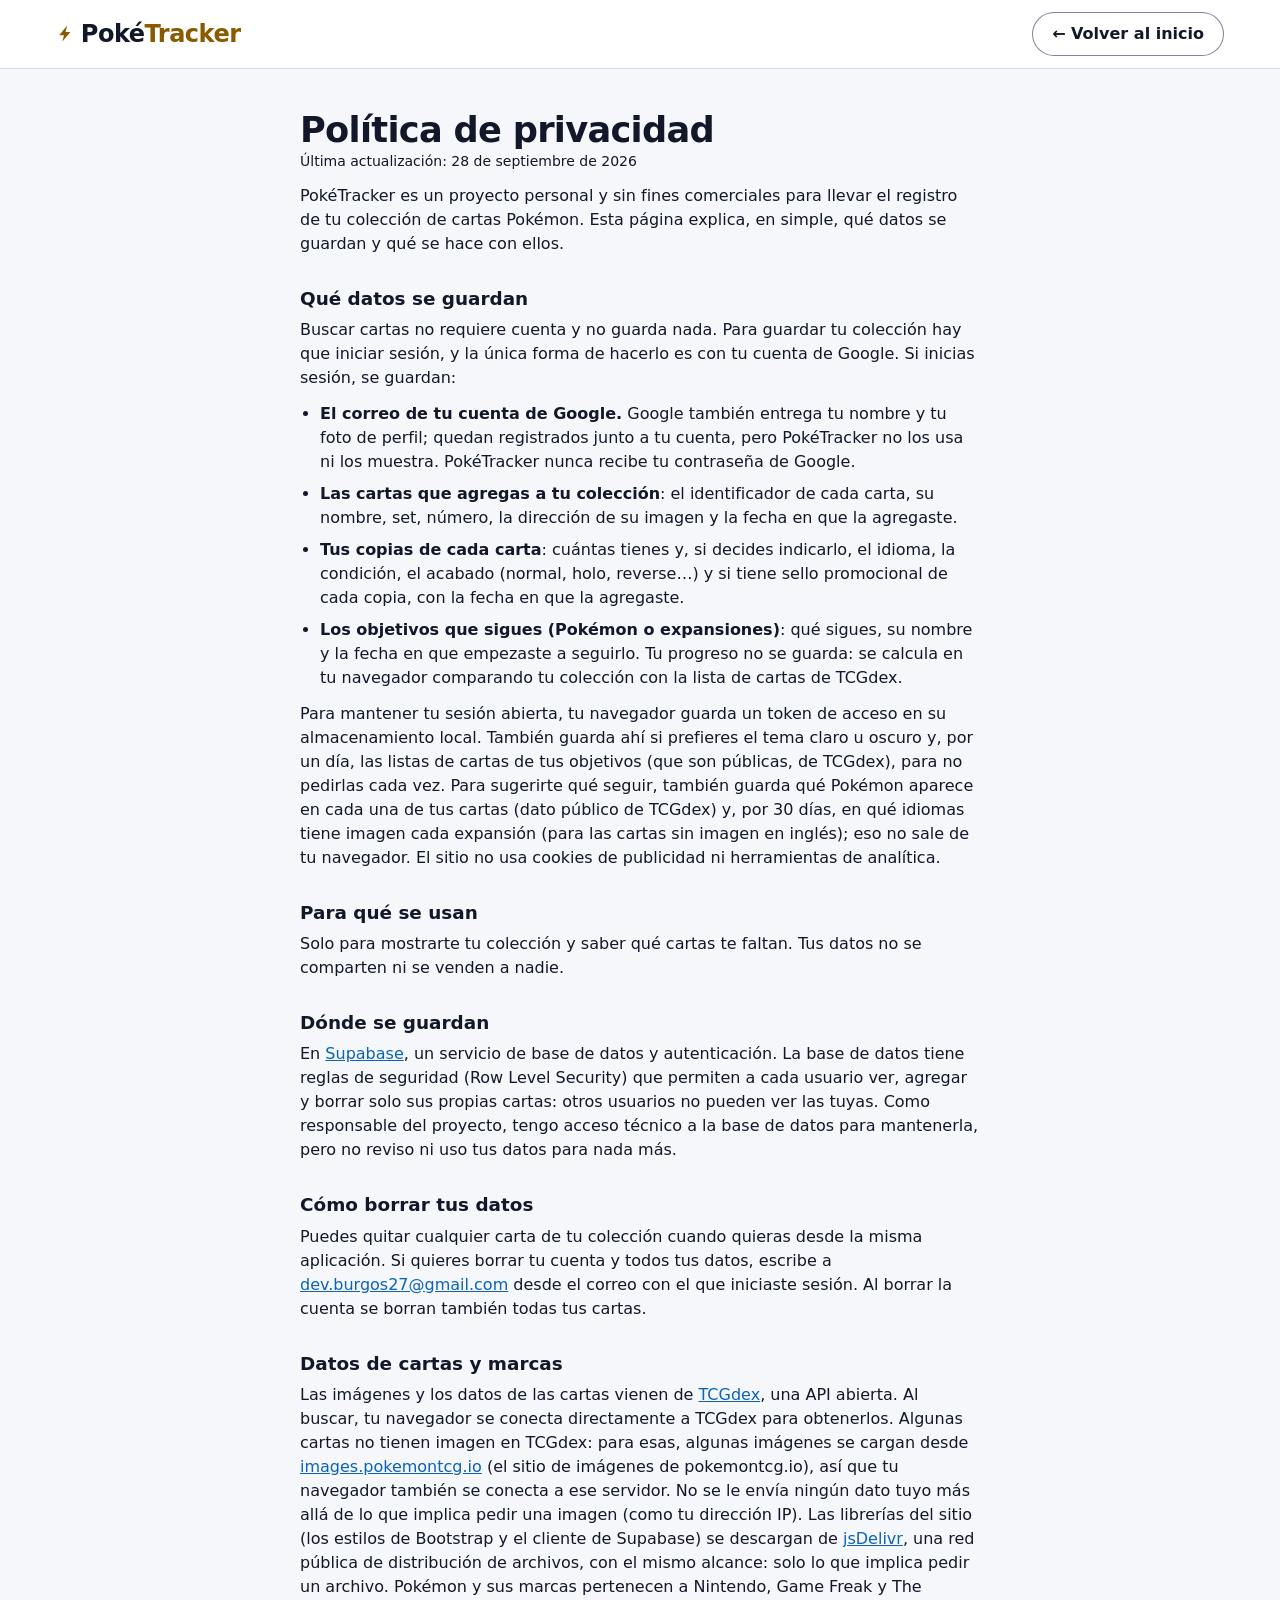
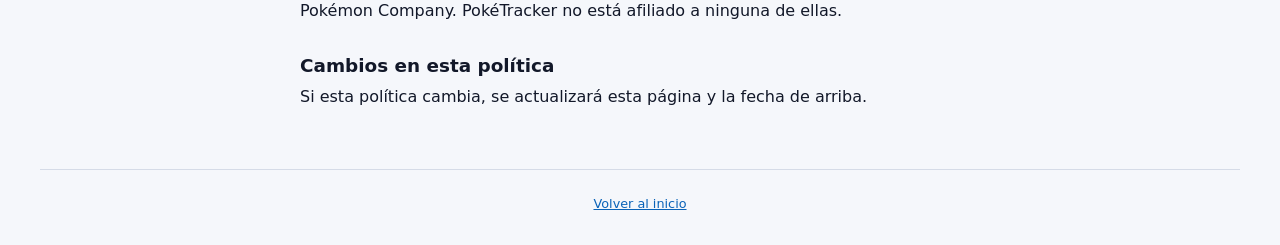
==== commit 8206e646: "Bloque 11.0: base de Bootstrap 5.3.8 (solo CSS, con SRI), variables --bs-* sobre nuestros tokens y t" ====
--- a/privacidad.html
+++ b/privacidad.html
@@ -6,9 +6,15 @@
   <title>Privacidad · PokéTracker</title>
   <meta name="description" content="Qué datos guarda PokéTracker, para qué se usan y cómo borrarlos.">
   <meta name="theme-color" content="#ffffff">
-  <!-- Aplica el tema guardado en la app antes de pintar -->
-  <script>try{var t=localStorage.getItem('pt-tema');if(t==='claro'||t==='oscuro')document.documentElement.dataset.tema=t}catch(e){}</script>
+  <!-- Tema antes de pintar (sin parpadeo): data-bs-theme="light" | "dark" en <html>,
+       el atributo que entienden Bootstrap y estilos.css. La elección guardada ('pt-tema')
+       manda; sin ella, el sistema, también si cambia con la página abierta. -->
+  <script>(function(){var d=document.documentElement,m=matchMedia('(prefers-color-scheme: dark)');function g(){try{var t=localStorage.getItem('pt-tema');return t==='claro'||t==='oscuro'?t:null}catch(e){return null}}function a(){d.setAttribute('data-bs-theme',(g()||(m.matches?'oscuro':'claro'))==='oscuro'?'dark':'light')}a();m.addEventListener('change',function(){if(!g())a()})})();</script>
   <link rel="icon" href="favicon.svg" type="image/svg+xml">
+  <!-- Bootstrap 5.3.8, solo CSS (sin su JS), versión fija y con integrity. Va antes de
+       estilos.css: con la misma especificidad, ganan nuestras reglas por orden. -->
+  <link rel="stylesheet" href="https://cdn.jsdelivr.net/npm/bootstrap@5.3.8/dist/css/bootstrap.min.css"
+        integrity="sha384-sRIl4kxILFvY47J16cr9ZwB07vP4J8+LH7qKQnuqkuIAvNWLzeN8tE5YBujZqJLB" crossorigin="anonymous">
   <link rel="stylesheet" href="css/estilos.css">
 </head>
 <body>
@@ -103,6 +109,9 @@
         <a href="https://pokemontcg.io" target="_blank" rel="noopener">images.pokemontcg.io</a>
         (el sitio de imágenes de pokemontcg.io), así que tu navegador también se conecta a ese servidor.
         No se le envía ningún dato tuyo más allá de lo que implica pedir una imagen (como tu dirección IP).
+        Las librerías del sitio (los estilos de Bootstrap y el cliente de Supabase) se descargan de
+        <a href="https://www.jsdelivr.com" target="_blank" rel="noopener">jsDelivr</a>, una red pública de
+        distribución de archivos, con el mismo alcance: solo lo que implica pedir un archivo.
         Pokémon y sus marcas pertenecen a Nintendo, Game Freak y The Pokémon Company.
         PokéTracker no está afiliado a ninguna de ellas.
       </p>
--- a/css/estilos.css
+++ b/css/estilos.css
@@ -3,9 +3,9 @@
    ============================================================= */
 
 /* --- Tokens: tema claro (por defecto) ---------------------- */
-/* El tema se elige con data-tema="claro" | "oscuro" en <html>.
-   Sin data-tema, manda la preferencia del sistema.
-   Contrastes verificados (WCAG): ver docs/roadmap.md. */
+/* El tema es data-bs-theme="light" | "dark" en <html> (el atributo de
+   Bootstrap). Lo pone el script del <head>: la elección guardada o, si
+   no hay, la del sistema. Contrastes verificados (WCAG): ver docs/roadmap.md. */
 :root {
   color-scheme: light;
 
@@ -69,9 +69,9 @@
 }
 
 /* --- Tokens: tema oscuro ----------------------------------- */
-/* Los dos bloques de abajo deben ser IGUALES: uno aplica cuando el
-   usuario eligió oscuro, el otro cuando no eligió y el sistema es oscuro. */
-:root[data-tema="oscuro"] {
+/* Un solo bloque: data-bs-theme="dark" lo pone el <head> tanto si el
+   usuario eligió oscuro como si no eligió y el sistema es oscuro. */
+[data-bs-theme="dark"] {
   color-scheme: dark;
 
   --fondo: #0b1020;
@@ -107,42 +107,51 @@
   --google-texto: #e3e3e3;
 }
 
-@media (prefers-color-scheme: dark) {
-  :root:not([data-tema="claro"]) {
-    color-scheme: dark;
-
-    --fondo: #0b1020;
-    --superficie: #151b2e;
-    --superficie-2: #1e2640;
-    --borde: #2a3350;
-    --borde-control: #626f94;
-    --texto: #eef1f8;
-    --texto-suave: #9aa5c0;
-
-    --primario: #ffd60a;
-    --primario-hover: #ffe14d;
-    --sobre-primario: #0b1020;
-    --primario-borde: transparent;
-    --marca-texto: #ffd60a;
-    --info: #4cc3ff;
-    --exito: #4ade80;
-    --sobre-exito: #0b1020;
-    --advertencia: #ffa94d;
-    --error: #ff6b6b;
-    --foco: #ffd60a;
-    --progreso: #ffd60a;
-    --sobre-error: #0b1020;
-    --error-hover: #ff8787;
-    --capa: rgb(7 11 24 / 0.82);
-    --brillo-icono: drop-shadow(0 0 14px rgb(255 214 10 / 0.45));
-
-    --sombra: 0 1px 3px rgb(0 0 0 / 0.4), 0 4px 12px rgb(0 0 0 / 0.3);
-    --brillo: 0 0 12px rgb(255 214 10 / 0.35);
-
-    --google-fondo: #131314;
-    --google-borde: #8e918f;
-    --google-texto: #e3e3e3;
-  }
+/* --- Bootstrap: sus variables apuntan a nuestros tokens -------- */
+/* Una sola paleta: Bootstrap lee nuestros tokens y cambia de tema con
+   ellos. Bootstrap define las suyas en ":root, [data-bs-theme=light]" y
+   "[data-bs-theme=dark]"; estas van después y con la misma
+   especificidad, así que ganan en los dos temas.
+   Las variantes "-rgb" (--bs-body-color-rgb, --bs-link-color-rgb…) no se
+   mapean: Bootstrap las quiere como "r, g, b" y serían una copia de la
+   paleta. Se agregan en 11.1 solo si un componente las necesita. */
+:root,
+[data-bs-theme] {
+  --bs-body-font-family: var(--fuente);
+  --bs-body-color: var(--texto);
+  --bs-body-bg: var(--fondo);
+  --bs-emphasis-color: var(--texto);
+  --bs-secondary-color: var(--texto-suave);
+  --bs-secondary-bg: var(--superficie-2);
+  --bs-tertiary-color: var(--texto-suave);
+  --bs-tertiary-bg: var(--superficie-2);
+
+  --bs-link-color: var(--info);
+  --bs-link-hover-color: var(--info);
+
+  --bs-border-color: var(--borde);
+  --bs-border-color-translucent: var(--borde);
+  --bs-border-radius-sm: var(--radio-s);
+  --bs-border-radius: var(--radio-m);
+  --bs-border-radius-lg: var(--radio-l);
+  --bs-border-radius-xl: var(--radio-l);
+  --bs-border-radius-xxl: var(--radio-l);
+  --bs-border-radius-pill: var(--radio-pill);
+  --bs-box-shadow: var(--sombra);
+
+  /* Foco: nuestro color de foco y 3 px, como el outline propio */
+  --bs-focus-ring-width: 3px;
+  --bs-focus-ring-color: var(--foco);
+
+  --bs-primary: var(--primario);
+  --bs-success: var(--exito);
+  --bs-danger: var(--error);
+  --bs-warning: var(--advertencia);
+  --bs-info: var(--info);
+  --bs-form-valid-color: var(--exito);
+  --bs-form-valid-border-color: var(--exito);
+  --bs-form-invalid-color: var(--error);
+  --bs-form-invalid-border-color: var(--error);
 }
 
 @media (prefers-reduced-motion: reduce) {
@@ -183,6 +192,19 @@
 }
 
 [hidden] { display: none !important; }
+
+/* --- Reboot de Bootstrap ------------------------------------ */
+/* Bootstrap trae su "Reboot" (estilos base de toda la página). Se deja
+   lo que se ve igual o mejor, y se neutraliza aquí solo lo que empeora
+   o cambia el comportamiento (revisado con capturas antes y después):
+   - Se deja: interlineado 1.2 en títulos (los de dos líneas quedan más
+     compactos), botones que heredan la fuente de la página (la insignia
+     de acabados ya no sale en Arial) y márgenes de párrafo del Reboot.
+   - Se neutraliza: */
+/* Reboot: smooth. Al cambiar de pantalla la página sube al instante, como antes */
+:root { scroll-behavior: auto; }
+/* Reboot: 500. Con 700 los títulos mantienen su jerarquía */
+h1, h2, h3, h4, h5, h6 { font-weight: 700; }
 
 /* Títulos que reciben el foco al cambiar de pantalla: no son
    interactivos, así que no se les dibuja el anillo de foco */
@@ -607,6 +629,9 @@
   background: none;
   cursor: zoom-in;
 }
+/* Reboot: "button:not(:disabled) { cursor: pointer }" pesa más que una
+   clase sola; así se mantiene la lupa que indica "ampliar" */
+.carta__imagen:not(:disabled) { cursor: zoom-in; }
 .carta__imagen img {
   width: 100%;
   height: auto;
@@ -1022,7 +1047,7 @@
   gap: var(--esp-1) var(--esp-4);
   margin: 0 0 var(--esp-5);
 }
-.detalle__datos dt { color: var(--texto-suave); }
+.detalle__datos dt { color: var(--texto-suave); font-weight: 400; } /* Reboot: dt en negrita */
 .detalle__datos dd { margin: 0; font-weight: 600; }
 
 .detalle__copias h3 { margin: 0 0 var(--esp-3); font-size: var(--texto-m); }
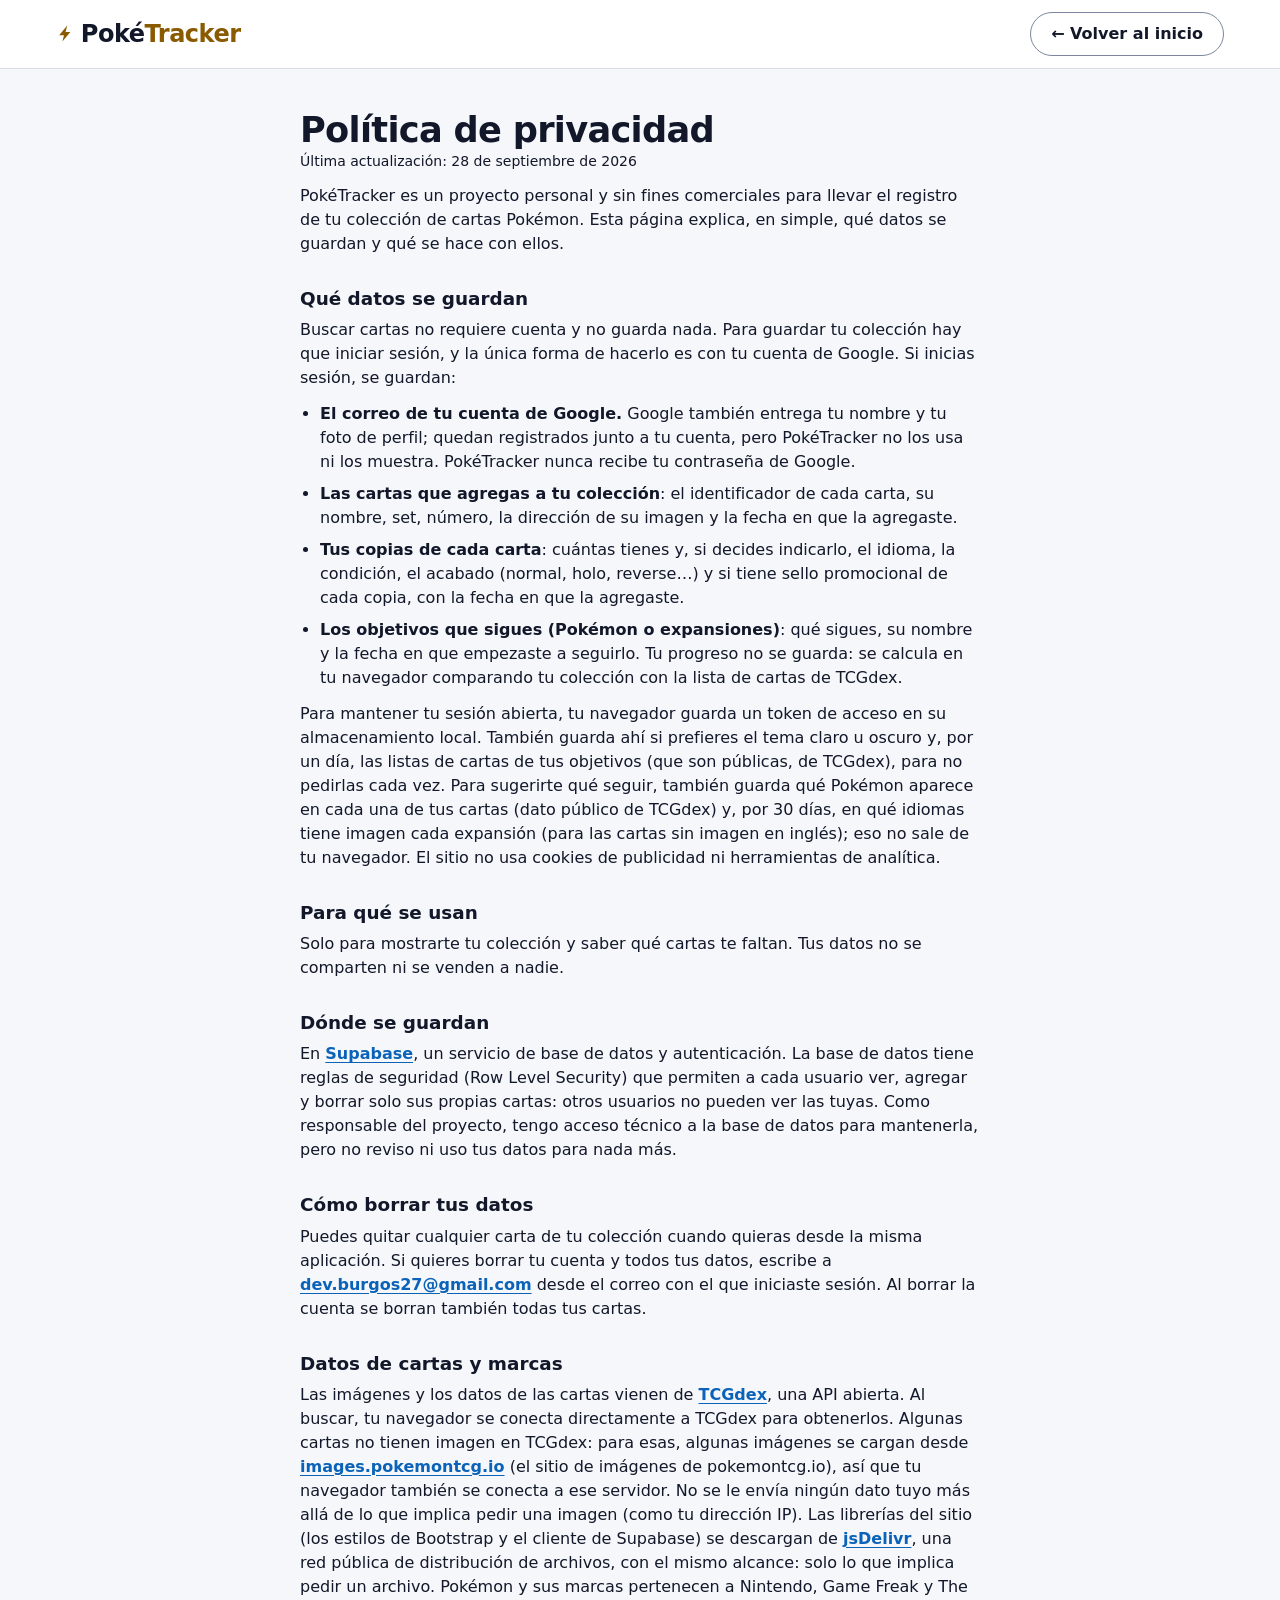
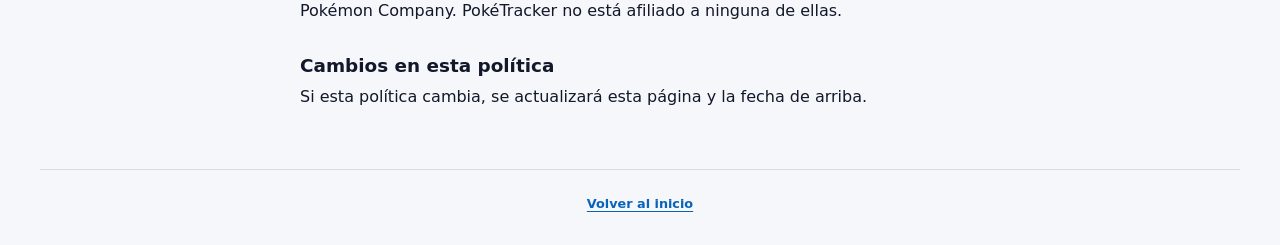
==== commit fcbcb52a: "Bloque 11.1: componentes con Bootstrap, selector de tema de 3 estados y áreas táctiles de 44 px Boto" ====
--- a/privacidad.html
+++ b/privacidad.html
@@ -25,7 +25,7 @@
         <svg class="logo__rayo" viewBox="0 0 24 24" aria-hidden="true"><path fill="currentColor" d="M14 2 4 14h6l-2 8 10-12h-6z"/></svg>
         <span>Poké<span class="logo__marca">Tracker</span></span>
       </a>
-      <a href="./" class="boton boton--secundario">← Volver al inicio</a>
+      <a href="./" class="btn btn-outline-secondary">← Volver al inicio</a>
     </div>
   </header>
 
--- a/css/estilos.css
+++ b/css/estilos.css
@@ -32,6 +32,8 @@
   --sobre-error: #ffffff;       /* texto sobre fondo de error (botón peligro) */
   --error-hover: #9c2019;
   --capa: rgb(233 237 245 / 0.88);  /* fondo de los avisos a pantalla completa */
+  --exito-fondo: #ebf6ee;       /* insignia "En tu colección ✓" (texto --exito: 4,87:1) */
+  --sombra-menu: 0 12px 32px -12px rgb(18 24 41 / 0.35);
   --brillo-icono: none;
 
   --sombra: 0 1px 2px rgb(18 24 41 / 0.06), 0 4px 12px rgb(18 24 41 / 0.06);
@@ -97,6 +99,8 @@
   --sobre-error: #0b1020;
   --error-hover: #ff8787;
   --capa: rgb(7 11 24 / 0.82);
+  --exito-fondo: #173326;
+  --sombra-menu: 0 12px 32px -8px rgb(0 0 0 / 0.6);
   --brillo-icono: drop-shadow(0 0 14px rgb(255 214 10 / 0.45));
 
   --sombra: 0 1px 3px rgb(0 0 0 / 0.4), 0 4px 12px rgb(0 0 0 / 0.3);
@@ -114,7 +118,11 @@
    especificidad, así que ganan en los dos temas.
    Las variantes "-rgb" (--bs-body-color-rgb, --bs-link-color-rgb…) no se
    mapean: Bootstrap las quiere como "r, g, b" y serían una copia de la
-   paleta. Se agregan en 11.1 solo si un componente las necesita. */
+   paleta. En 11.1 ningún componente las necesita: btn, btn-check,
+   btn-group, badge, form-control y form-select usan las variables sin
+   "-rgb"; la única que leen (--bs-btn-focus-shadow-rgb) va en la sombra
+   de foco, que aquí es "none" (usamos nuestro outline). El color de los
+   enlaces lo pone la regla "a" de este archivo. */
 :root,
 [data-bs-theme] {
   --bs-body-font-family: var(--fuente);
@@ -172,7 +180,23 @@
 }
 
 img { max-width: 100%; display: block; }
-a { color: var(--info); }
+
+/* Enlaces: un solo estilo en toda la app (azul, seminegrita y subrayado;
+   el subrayado engrosa al pasar). Los que parecen botón usan .btn */
+a {
+  color: var(--info);
+  font-weight: 600;
+  text-decoration: underline;
+  text-decoration-thickness: 1px;
+  text-underline-offset: 0.2em;
+}
+a:hover { text-decoration-thickness: 2px; }
+/* Enlaces sueltos (no dentro de una oración): área táctil de 44 px */
+.enlace-suelto {
+  display: inline-flex;
+  align-items: center;
+  min-height: var(--alto-toque);
+}
 
 .contenedor {
   width: 100%;
@@ -227,117 +251,208 @@
   outline-offset: 2px;
 }
 
-/* --- Botones ----------------------------------------------- */
-/* .boton = acción principal: amarillo con texto oscuro en ambos temas */
-.boton {
+/* --- Botones (btn de Bootstrap) ----------------------------- */
+/* Base .btn de Bootstrap con nuestros tokens: píldora, 44 px de alto como
+   mínimo y nuestro anillo de foco (el de Bootstrap es una sombra
+   translúcida que no llega a 3:1). Variantes:
+   - btn-primary: acción principal, amarillo con texto oscuro en ambos temas
+   - btn-outline-secondary: secundaria, con borde
+   - btn-link: botón de texto (Salir, Limpiar filtros, Dejar de seguir…)
+   - btn-outline-danger: destructiva con confirmación ("Quitar de mi colección")
+   - btn-danger: confirmar algo destructivo (modal de confirmación)
+   - btn-icono (propia): cuadrada, solo un ícono
+   - btn-google (propia): colores de la guía de marca de Google */
+.btn {
+  --bs-btn-padding-x: 1.25rem;
+  --bs-btn-padding-y: 0.6rem;
+  --bs-btn-font-size: var(--texto-m);
+  --bs-btn-font-weight: 600;
+  --bs-btn-line-height: 1.25;
+  --bs-btn-border-radius: var(--radio-pill);
+  --bs-btn-color: var(--texto);
+  --bs-btn-hover-color: var(--texto);
+  --bs-btn-active-color: var(--texto);
+  --bs-btn-disabled-color: var(--texto);
+  --bs-btn-focus-box-shadow: none;
+  --bs-btn-disabled-opacity: 0.6;
+  --bs-btn-active-shadow: none;
   display: inline-flex;
   align-items: center;
   justify-content: center;
   gap: var(--esp-2);
   min-height: var(--alto-toque);
-  font: inherit;
-  font-weight: 600;
-  border: none;
-  border-radius: var(--radio-pill);
-  padding: 0.6rem 1.25rem;
-  background: var(--primario);
-  color: var(--sobre-primario);
-  box-shadow: inset 0 0 0 1px var(--primario-borde);
-  cursor: pointer;
+  white-space: nowrap;
+  transition: background-color var(--duracion), border-color var(--duracion), color var(--duracion), box-shadow var(--duracion);
+}
+.btn:focus-visible {
+  outline: 3px solid var(--foco);
+  outline-offset: 2px;
+}
+.btn > svg { flex-shrink: 0; }
+
+.btn-primary {
+  --bs-btn-bg: var(--primario);
+  --bs-btn-color: var(--sobre-primario);
+  --bs-btn-border-color: var(--primario-borde);
+  --bs-btn-hover-bg: var(--primario-hover);
+  --bs-btn-hover-color: var(--sobre-primario);
+  --bs-btn-hover-border-color: var(--primario-borde);
+  --bs-btn-active-bg: var(--primario-hover);
+  --bs-btn-active-color: var(--sobre-primario);
+  --bs-btn-active-border-color: var(--primario-borde);
+  --bs-btn-disabled-bg: var(--primario);
+  --bs-btn-disabled-color: var(--sobre-primario);
+  --bs-btn-disabled-border-color: var(--primario-borde);
+}
+/* Brillo solo en tema oscuro (--brillo es "none" en claro) */
+.btn-primary:hover { box-shadow: var(--brillo); }
+
+.btn-outline-secondary {
+  --bs-btn-bg: transparent;
+  --bs-btn-color: var(--texto);
+  --bs-btn-border-color: var(--borde-control);
+  --bs-btn-hover-bg: var(--superficie-2);
+  --bs-btn-hover-color: var(--texto);
+  --bs-btn-hover-border-color: var(--borde-control);
+  --bs-btn-active-bg: var(--superficie-2);
+  --bs-btn-active-color: var(--texto);
+  --bs-btn-active-border-color: var(--borde-control);
+  --bs-btn-disabled-bg: transparent;
+  --bs-btn-disabled-color: var(--texto);
+  --bs-btn-disabled-border-color: var(--borde-control);
+}
+
+/* Botón de texto: gris que pasa a ámbar; sin subrayado, para no
+   confundirse con los enlaces */
+.btn-link {
+  --bs-btn-padding-x: var(--esp-2);
+  --bs-btn-font-weight: 600;
+  --bs-btn-color: var(--texto-suave);
+  --bs-btn-hover-color: var(--marca-texto);
+  --bs-btn-active-color: var(--marca-texto);
+  --bs-btn-disabled-color: var(--texto-suave);
   text-decoration: none;
-  white-space: nowrap;
-  transition: background var(--duracion), box-shadow var(--duracion);
-}
-.boton:hover:not(:disabled) {
-  background: var(--primario-hover);
-  box-shadow: inset 0 0 0 1px var(--primario-borde), var(--brillo);
-}
-.boton:disabled { opacity: 0.6; cursor: wait; }
-
-.boton--secundario {
-  background: transparent;
-  color: var(--texto);
-  box-shadow: inset 0 0 0 1px var(--borde-control);
-}
-.boton--secundario:hover:not(:disabled) {
-  background: var(--superficie-2);
-  box-shadow: inset 0 0 0 1px var(--borde-control);
-}
-
-/* Acción destructiva (ej: "Quitar copias") */
-.boton--peligro {
-  background: var(--error);
-  color: var(--sobre-error);
-  box-shadow: none;
-}
-.boton--peligro:hover:not(:disabled) {
-  background: var(--error-hover);
-  box-shadow: none;
-}
-
-.boton--texto {
-  min-height: 0;
-  background: none;
-  box-shadow: none;
-  color: var(--texto-suave);
-  padding: var(--esp-1) var(--esp-2);
-}
-.boton--texto:hover:not(:disabled) {
-  background: none;
-  box-shadow: none;
-  color: var(--marca-texto);
-}
-
-/* Botón cuadrado con solo un ícono (ej: cambiar tema) */
-.boton--icono {
+}
+.btn-link:hover { text-decoration: none; }
+
+.btn-outline-danger {
+  --bs-btn-bg: transparent;
+  --bs-btn-color: var(--error);
+  --bs-btn-border-color: var(--error);
+  --bs-btn-hover-bg: var(--error);
+  --bs-btn-hover-color: var(--sobre-error);
+  --bs-btn-hover-border-color: var(--error);
+  --bs-btn-active-bg: var(--error-hover);
+  --bs-btn-active-color: var(--sobre-error);
+  --bs-btn-active-border-color: var(--error-hover);
+  --bs-btn-disabled-bg: transparent;
+  --bs-btn-disabled-color: var(--error);
+  --bs-btn-disabled-border-color: var(--error);
+}
+.btn-danger {
+  --bs-btn-bg: var(--error);
+  --bs-btn-color: var(--sobre-error);
+  --bs-btn-border-color: var(--error);
+  --bs-btn-hover-bg: var(--error-hover);
+  --bs-btn-hover-color: var(--sobre-error);
+  --bs-btn-hover-border-color: var(--error-hover);
+  --bs-btn-active-bg: var(--error-hover);
+  --bs-btn-active-color: var(--sobre-error);
+  --bs-btn-active-border-color: var(--error-hover);
+  --bs-btn-disabled-bg: var(--error);
+  --bs-btn-disabled-color: var(--sobre-error);
+  --bs-btn-disabled-border-color: var(--error);
+}
+
+.btn-icono {
+  --bs-btn-padding-x: 0;
+  --bs-btn-padding-y: 0;
+  --bs-btn-bg: transparent;
+  --bs-btn-color: var(--texto-suave);
+  --bs-btn-border-color: var(--borde);
+  --bs-btn-hover-bg: var(--superficie-2);
+  --bs-btn-hover-color: var(--marca-texto);
+  --bs-btn-hover-border-color: var(--borde);
+  --bs-btn-active-bg: var(--superficie-2);
+  --bs-btn-active-color: var(--marca-texto);
+  --bs-btn-active-border-color: var(--borde);
+  --bs-btn-disabled-color: var(--texto-suave);
+  --bs-btn-disabled-border-color: var(--borde);
   width: var(--alto-toque);
-  padding: 0;
-  background: transparent;
-  color: var(--texto-suave);
-  box-shadow: inset 0 0 0 1px var(--borde);
-}
-.boton--icono:hover:not(:disabled) {
-  background: var(--superficie-2);
-  color: var(--marca-texto);
-  box-shadow: inset 0 0 0 1px var(--borde);
-}
-
-/* Botón de Google: fondo neutro con el logo a color, como pide Google */
-.boton--google {
-  background: var(--google-fondo);
-  color: var(--google-texto);
-  box-shadow: inset 0 0 0 1px var(--google-borde);
-}
-.boton--google:hover:not(:disabled) {
-  background: var(--google-fondo);
-  box-shadow: inset 0 0 0 1px var(--google-borde), var(--sombra);
-}
-.boton--google__logo { flex-shrink: 0; }
-
-/* --- Campos ------------------------------------------------ */
-input {
-  font: inherit;
-  color: var(--texto);
-  background: var(--superficie);
-  border: 1px solid var(--borde-control);
-  border-radius: var(--radio-pill);
-  padding: 0.6rem 1rem;
+}
+
+.btn-google {
+  --bs-btn-bg: var(--google-fondo);
+  --bs-btn-color: var(--google-texto);
+  --bs-btn-border-color: var(--google-borde);
+  --bs-btn-hover-bg: var(--google-fondo);
+  --bs-btn-hover-color: var(--google-texto);
+  --bs-btn-hover-border-color: var(--google-borde);
+  --bs-btn-active-bg: var(--google-fondo);
+  --bs-btn-active-color: var(--google-texto);
+  --bs-btn-active-border-color: var(--google-borde);
+  --bs-btn-disabled-bg: var(--google-fondo);
+  --bs-btn-disabled-color: var(--google-texto);
+  --bs-btn-disabled-border-color: var(--google-borde);
+}
+.btn-google:hover { box-shadow: var(--sombra); }
+
+/* --- Campos (form-control, form-select) --------------------- */
+/* Borde de 3:1 (--borde-control, no el decorativo de Bootstrap), fondo de
+   superficie y nuestro anillo de foco en vez de la sombra azul */
+.form-control,
+.form-select {
   min-height: var(--alto-toque);
   min-width: 0;
-}
-input::placeholder { color: var(--texto-suave); }
-
-select {
-  font: inherit;
   color: var(--texto);
+  background-color: var(--superficie);
+  border-color: var(--borde-control);
+}
+.form-control {
+  padding: 0.6rem 1rem;
+  border-radius: var(--radio-pill);
+}
+.form-control::placeholder { color: var(--texto-suave); }
+.form-select { border-radius: var(--radio-s); }
+.form-control:focus,
+.form-select:focus {
+  color: var(--texto);
+  background-color: var(--superficie);
+  border-color: var(--borde-control);
+  box-shadow: none;
+}
+.form-control:focus-visible,
+.form-select:focus-visible {
+  outline: 3px solid var(--foco);
+  outline-offset: 2px;
+}
+.form-select:disabled { color: var(--texto); background-color: var(--superficie); opacity: 0.6; }
+
+/* --- Insignias (badge) ------------------------------------- */
+/* .badge de Bootstrap en píldora, con variantes de nuestra paleta:
+   - badge--marca: amarillo con texto oscuro ("×2")
+   - badge--neutra: superficie con borde (acabados, "Simulación: …")
+   - badge--exito: estado "En tu colección ✓" (texto, no solo color) */
+.badge {
+  --bs-badge-font-size: var(--texto-xs);
+  --bs-badge-padding-x: 0.6em;
+  --bs-badge-padding-y: 0.3em;
+  --bs-badge-border-radius: var(--radio-pill);
+  --bs-badge-color: var(--texto);
+  line-height: 1.2;
+}
+.badge--marca {
+  --bs-badge-color: var(--sobre-primario);
+  background: var(--primario);
+}
+.badge--neutra {
   background: var(--superficie);
-  border: 1px solid var(--borde-control);
-  border-radius: var(--radio-s);
-  padding: 0.4rem 0.6rem;
-  min-height: var(--alto-toque);
-  min-width: 0;
-}
-select:disabled { opacity: 0.6; }
+  box-shadow: 0 0 0 1px var(--borde);
+}
+.badge--exito {
+  --bs-badge-color: var(--exito);
+  background: var(--exito-fondo);
+}
 
 /* --- Cabecera ---------------------------------------------- */
 .cabecera {
@@ -361,6 +476,7 @@
   display: inline-flex;
   align-items: center;
   gap: 0.35rem;
+  min-height: var(--alto-toque);
   color: var(--texto);
   text-decoration: none;
   font-weight: 700;
@@ -387,10 +503,86 @@
   white-space: nowrap;
 }
 
-/* Muestra el sol o la luna según el tema activo */
+/* Tema: el botón muestra el sol o la luna del tema que se ve (también
+   en Automático) y abre un menú con Automático / Claro / Oscuro */
 .selector-tema__luna { display: none; }
-.selector-tema[aria-pressed="true"] .selector-tema__sol { display: none; }
-.selector-tema[aria-pressed="true"] .selector-tema__luna { display: block; }
+[data-bs-theme="dark"] .selector-tema__sol { display: none; }
+[data-bs-theme="dark"] .selector-tema__luna { display: block; }
+
+/* Menú (atributo popover: se cierra con Esc o tocando fuera). Lo ubica
+   pagina.js bajo el botón, alineado a su borde derecho */
+.menu-tema {
+  position: absolute;
+  inset: auto;
+  top: var(--menu-arriba, 0);
+  right: var(--menu-derecha, 0);
+  margin: 0;
+  min-width: 13rem;
+  padding: var(--esp-1);
+  border: 1px solid var(--borde);
+  border-radius: var(--radio-m);
+  background: var(--superficie);
+  color: var(--texto);
+  box-shadow: var(--sombra-menu);
+}
+.menu-tema__grupo { margin: 0; padding: 0; border: none; min-width: 0; }
+.menu-tema__titulo {
+  float: none;
+  width: auto;
+  margin: 0;
+  padding: var(--esp-2) var(--esp-3) var(--esp-1);
+  font-size: var(--texto-xs);
+  font-weight: 700;
+  letter-spacing: 0.06em;
+  text-transform: uppercase;
+  color: var(--texto-suave);
+}
+/* Cada opción es un radio (flechas para moverse) con aspecto de fila */
+.menu-tema__opcion {
+  display: flex;
+  align-items: center;
+  gap: var(--esp-3);
+  min-height: var(--alto-toque);
+  padding: 0 var(--esp-3);
+  border-radius: var(--radio-s);
+  font-weight: 600;
+  cursor: pointer;
+}
+.menu-tema__opcion:hover { background: var(--superficie-2); }
+.menu-tema__opcion .icono { color: var(--texto-suave); }
+.menu-tema__opcion:has(:checked) .icono { color: var(--marca-texto); }
+/* La elegida: ✓ al final y negrita (no solo color) */
+.menu-tema__opcion:has(:checked) { font-weight: 700; }
+.menu-tema__opcion:has(:checked)::after { content: "✓"; margin-left: auto; }
+.menu-tema__opcion:has(:focus-visible) {
+  outline: 3px solid var(--foco);
+  outline-offset: -3px;
+}
+
+/* Respaldo sin popover (Safari de iOS 16 y anteriores, Firefox < 125):
+   esos navegadores no ocultan <div popover>, así que se oculta aquí
+   desde el primer dibujo; el botón alterna los tres estados (pagina.js).
+   La "A" marca Automático (texto, no solo el ícono) */
+@supports not selector(:popover-open) {
+  .menu-tema { display: none; }
+}
+.selector-tema--ciclo { position: relative; }
+.selector-tema--ciclo[data-preferencia="auto"]::after {
+  content: "A";
+  position: absolute;
+  right: -2px;
+  bottom: -2px;
+  min-width: 1.1rem;
+  padding: 0 0.2rem;
+  border-radius: var(--radio-pill);
+  background: var(--superficie);
+  box-shadow: 0 0 0 1px var(--borde-control);
+  color: var(--texto);
+  font-size: 0.7rem;
+  font-weight: 800;
+  line-height: 1.1rem;
+  text-align: center;
+}
 
 .mensaje {
   margin: var(--esp-2) 0 0;
@@ -436,36 +628,68 @@
   background: var(--marca-texto);
 }
 
-/* --- Pestañas: filtros ------------------------------------- */
-/* La pestaña activa se marca con aria-pressed: fondo amarillo, negrita y
-   ✓ (no depende solo del color). */
-.pestanas {
+/* --- Vista Todas / Tengo / Me falta ------------------------- */
+/* btn-group + btn-check de Bootstrap: radios con aspecto de control
+   segmentado (se eligen con las flechas; Tab entra en la elegida). La
+   elegida va en amarillo, en negrita y con ✓ (no depende solo del color) */
+.pestanas.btn-group {
   display: flex;
-  justify-content: center;
-  flex-wrap: wrap;
-  gap: var(--esp-2);
-}
-.pestanas__item {
-  font: inherit;
-  font-size: var(--texto-s);
-  font-weight: 600;
-  min-height: var(--alto-toque);
-  padding: 0.4rem 1rem;
+  width: fit-content;
+  max-width: 100%;
+  margin-inline: auto;
+  padding: var(--esp-1);
+  gap: var(--esp-1);
   border: 1px solid var(--borde);
   border-radius: var(--radio-pill);
-  background: var(--superficie);
-  color: var(--texto-suave);
-  cursor: pointer;
-  transition: background var(--duracion), color var(--duracion);
-}
-.pestanas__item:hover { color: var(--texto); background: var(--superficie-2); }
-.pestanas__item[aria-pressed="true"] {
-  background: var(--primario);
-  border-color: var(--primario);
-  color: var(--sobre-primario);
+  background: var(--superficie-2);
+}
+/* Pesa más que las reglas de .btn-group que juntan los botones (sin
+   radio en los bordes internos y con margen negativo) */
+.btn-group.pestanas > .btn.pestanas__item {
+  margin-left: 0;
+  border-radius: var(--radio-pill);
+}
+.pestanas__item {
+  --bs-btn-padding-x: 1rem;
+  --bs-btn-padding-y: 0.4rem;
+  --bs-btn-font-size: var(--texto-s);
+  --bs-btn-border-color: transparent;
+  --bs-btn-color: var(--texto-suave);
+  --bs-btn-hover-bg: var(--superficie);
+  --bs-btn-hover-color: var(--texto);
+  --bs-btn-hover-border-color: transparent;
+  --bs-btn-active-bg: var(--primario);
+  --bs-btn-active-color: var(--sobre-primario);
+  --bs-btn-active-border-color: var(--primario-borde);
+}
+/* Bootstrap deja el botón quieto al pasar sobre un btn-check: aquí sí cambia */
+.pestanas .btn-check:not(:checked) + .pestanas__item:hover {
+  color: var(--texto);
+  background-color: var(--superficie);
+}
+.pestanas .btn-check:checked + .pestanas__item {
   font-weight: 700;
-}
-.pestanas__item[aria-pressed="true"]::before { content: "✓ "; }
+  box-shadow: 0 2px 8px -2px rgb(0 0 0 / 0.3);
+}
+.pestanas .btn-check:checked + .pestanas__item::before { content: "✓ "; white-space: pre; }
+.pestanas .btn-check:focus-visible + .pestanas__item {
+  z-index: 1;
+  outline: 3px solid var(--foco);
+  outline-offset: 2px;
+}
+/* Pantallas angostas: el grupo usa todo el ancho y, si no cabe, el
+   conteo baja a una segunda línea dentro del botón ("Me falta / (224)") */
+@media (max-width: 400px) {
+  .pestanas.btn-group { width: 100%; }
+  .btn-group.pestanas > .btn.pestanas__item { flex: 1 1 auto; }
+  .pestanas__item {
+    --bs-btn-padding-x: 0.4rem;
+    --bs-btn-padding-y: 0.2rem;
+    --bs-btn-font-size: var(--texto-xs);
+    --bs-btn-line-height: 1.15;
+    white-space: normal;
+  }
+}
 /* "Te faltan 12" bajo las pestañas */
 .pestanas__conteo {
   margin: calc(-1 * var(--esp-3)) 0 var(--esp-4);
@@ -537,8 +761,10 @@
   padding: var(--esp-6) var(--esp-4);
   text-align: center;
   color: var(--texto-suave);
-  border: 2px dashed var(--borde);
-  border-radius: var(--radio-m);
+  background: var(--superficie);
+  border: 1px solid var(--borde);
+  border-radius: var(--radio-l);
+  box-shadow: var(--sombra);
 }
 .vacio p { margin: 0 0 var(--esp-4); }
 .vacio p:last-child { margin-bottom: 0; }
@@ -616,7 +842,8 @@
 .carta {
   position: relative;       /* para la insignia ×N */
   background: var(--superficie);
-  border-radius: var(--radio-m);
+  border: 1px solid var(--borde);
+  border-radius: var(--radio-l);
   box-shadow: var(--sombra);
   overflow: hidden;
   display: flex;
@@ -693,14 +920,10 @@
   position: absolute;
   top: var(--esp-2);
   right: var(--esp-2);
-  padding: 0.1rem 0.55rem;
-  border-radius: var(--radio-pill);
-  background: var(--primario);
-  color: var(--sobre-primario);
+  z-index: 1;               /* encima de la imagen (que también es posicionada) */
+  --bs-badge-font-size: var(--texto-s);
   /* Anillo del color de la tarjeta: la separa del borde amarillo de muchas cartas */
   box-shadow: 0 0 0 2px var(--superficie), var(--sombra);
-  font-size: var(--texto-s);
-  font-weight: 700;
   pointer-events: none;     /* el clic llega a la imagen de abajo */
 }
 
@@ -711,14 +934,7 @@
   left: 0.9rem;
   bottom: 0.3rem;
   max-width: calc(100% - 1.8rem);
-  padding: 0.05rem 0.5rem;
-  border-radius: var(--radio-pill);
-  background: var(--superficie);
-  color: var(--texto);
   box-shadow: 0 0 0 1px var(--borde), var(--sombra);
-  font-size: var(--texto-xs);
-  font-weight: 700;
-  white-space: nowrap;
   overflow: hidden;
   text-overflow: ellipsis;
   pointer-events: none;     /* el clic llega a la imagen de abajo */
@@ -740,40 +956,32 @@
 }
 
 /* --- Control de colección de la tarjeta -------------------- */
-/* "Agregar a mi colección" o "En tu colección ✓". La tarjeta que tengo
-   lleva además un borde verde (el texto ya lo dice: no depende del color) */
-.carta--tengo { box-shadow: 0 0 0 2px var(--exito), var(--sombra); }
-
-.marcado { margin-top: 0.6rem; }
-
-.marcado__agregar,
-.marcado__estado {
+/* "Agregar a mi colección" (btn-primary: la acción más visible de Buscar
+   y Me falta) o la insignia "En tu colección ✓". La tarjeta que tengo no
+   cambia de borde: el estado lo dice la insignia. Ambos ocupan la misma
+   altura, así las filas de la grilla no saltan al agregar. */
+.marcado {
+  container-type: inline-size;
   display: flex;
   align-items: center;
   justify-content: center;
+  min-height: var(--alto-toque);
+  margin-top: 0.6rem;
+}
+.marcado__agregar {
+  --bs-btn-padding-x: var(--esp-2);
+  --bs-btn-font-size: var(--texto-s);
+  --bs-btn-font-weight: 700;
   width: 100%;
-  min-height: var(--alto-toque);
-  padding: 0.3rem var(--esp-2);
-  border-radius: var(--radio-pill);
-  font: inherit;
-  font-size: var(--texto-xs);
-  font-weight: 700;
-  line-height: 1.2;
-  text-align: center;
-}
-.marcado__agregar {
-  border: 1px solid var(--borde-control);
-  background: none;
-  color: var(--texto);
-  cursor: pointer;
-  transition: background var(--duracion), color var(--duracion);
-}
-.marcado__agregar:hover { background: var(--superficie-2); }
-/* Estado, no botón: texto verde sin relleno (5,4:1 en tema claro) */
-.marcado__estado {
-  margin: 0;
-  color: var(--exito);
-}
+  gap: 0.3em;
+}
+.marcado__mas { font-weight: 800; }
+/* Tarjeta angosta: solo "+ Agregar" en una línea (la etiqueta accesible
+   sigue siendo "Agregar Joltik 050 (Plasma Storm) a mi colección") */
+@container (width < 13.5rem) {
+  .marcado__resto { display: none; }
+}
+.marcado__estado { margin: 0; }
 
 /* --- Detalle de carta ------------------------------------- */
 .dialogo {
@@ -831,7 +1039,7 @@
 .detalle__imagen { grid-area: imagen; }
 .detalle__flecha--anterior { grid-area: anterior; }
 .detalle__flecha--siguiente { grid-area: siguiente; }
-.detalle__flecha { font-size: var(--texto-l); }
+.detalle__flecha { --bs-btn-font-size: var(--texto-l); }
 /* En el borde de la lista: desactivada, sin el cursor de "esperando" */
 .detalle__flecha:disabled { opacity: 0.35; cursor: default; }
 .detalle__posicion {
@@ -877,10 +1085,14 @@
     width: 56px;
     height: 56px;
     border-radius: 50%;
-    font-size: var(--texto-xl);
+    --bs-btn-font-size: var(--texto-xl);
     /* Relleno del panel (se distingue en tema claro) y borde claro (en oscuro) */
-    background: var(--superficie);
-    color: var(--texto);
+    --bs-btn-bg: var(--superficie);
+    --bs-btn-color: var(--texto);
+    --bs-btn-border-color: transparent;
+    --bs-btn-disabled-bg: var(--superficie);
+    --bs-btn-disabled-color: var(--texto);
+    --bs-btn-disabled-border-color: transparent;
     box-shadow: inset 0 0 0 2px var(--texto-suave);
   }
   .detalle__flecha--anterior { left: 0; }
@@ -978,25 +1190,15 @@
   .efecto[data-acabado]::after { animation: none; }
 }
 
-/* "Simulación: Reverse holo", abajo al centro de la imagen */
+/* "Simulación: Reverse holo": insignia chica bajo la imagen, así no
+   tapa el pie de la carta (número y símbolo de la expansión) */
 .efecto__etiqueta {
-  position: absolute;
-  left: 50%;
-  bottom: var(--esp-2);
-  transform: translateX(-50%);
-  max-width: calc(100% - 2 * var(--esp-2));
-  margin: 0;
-  padding: 0.1rem 0.6rem;
-  border-radius: var(--radio-pill);
-  background: var(--superficie);
-  color: var(--texto);
-  box-shadow: 0 0 0 1px var(--borde), var(--sombra);
-  font-size: var(--texto-xs);
-  font-weight: 700;
-  white-space: nowrap;
+  display: block;
+  width: fit-content;
+  max-width: 100%;
+  margin: var(--esp-2) auto 0;
   overflow: hidden;
   text-overflow: ellipsis;
-  pointer-events: none;
 }
 
 /* Botones de acabado bajo la imagen (radios con aspecto de botón).
@@ -1059,7 +1261,7 @@
   align-items: center;
   gap: var(--esp-3);
 }
-.contador .boton--icono { font-size: var(--texto-l); }
+.contador .btn-icono { --bs-btn-font-size: var(--texto-l); }
 .contador__numero {
   min-width: 2ch;
   font-size: var(--texto-l);
@@ -1087,13 +1289,31 @@
   font-size: var(--texto-s);
   font-weight: 700;
 }
+/* Menos relleno que un form-select común: en la columna de una copia
+   tiene que caber "Reverse holo" (a 320 px, con la letra un poco menor) */
+.copia__campo .form-select {
+  padding-left: 0.5rem;
+  padding-right: 1.6rem;
+  background-position: right 0.45rem center;
+  font-size: var(--texto-s);
+}
+@media (max-width: 400px) {
+  .copia__campo .form-select { font-size: var(--texto-xs); }
+}
 .copia__campo {
   display: grid;
   gap: var(--esp-1);
   font-size: var(--texto-xs);
   color: var(--texto-suave);
 }
-.copia__quitar { min-height: var(--alto-toque); justify-self: end; }
+/* "Quitar" de una copia: botón de texto en rojo (6,5:1 en claro, AA en oscuro) */
+.copia__quitar {
+  --bs-btn-color: var(--error);
+  --bs-btn-hover-color: var(--error-hover);
+  --bs-btn-active-color: var(--error-hover);
+  --bs-btn-disabled-color: var(--error);
+  justify-self: end;
+}
 /* Casilla "Sello promocional": área táctil de 44 px */
 .copia__sello {
   grid-column: 1 / 3;
@@ -1130,7 +1350,6 @@
 }
 .seguir--izquierda { justify-content: flex-start; }
 .seguir__estado { font-weight: 700; }
-.seguir__enlace { font-weight: 600; }
 .seguir__mensaje {
   flex-basis: 100%;
   margin: 0;
@@ -1189,10 +1408,11 @@
   gap: var(--esp-2);
   padding: var(--esp-4);
   border: 1px solid var(--borde);
-  border-radius: var(--radio-m);
+  border-radius: var(--radio-l);
   background: var(--superficie);
   box-shadow: var(--sombra);
   color: var(--texto);
+  font-weight: 400;
   text-decoration: none;
   transition: border-color var(--duracion);
 }
@@ -1205,12 +1425,17 @@
   color: var(--texto-suave);
 }
 .objetivo__nombre { font-size: var(--texto-l); font-weight: 700; }
+/* "Ver faltantes ›": parte de la tarjeta-enlace, con el mismo estilo de enlace */
 .objetivo__ver {
   justify-self: end;
   font-size: var(--texto-s);
   font-weight: 600;
   color: var(--info);
-}
+  text-decoration: underline;
+  text-decoration-thickness: 1px;
+  text-underline-offset: 0.2em;
+}
+.objetivo:hover .objetivo__ver { text-decoration-thickness: 2px; }
 .progreso-pie {
   max-width: 720px;
   margin: var(--esp-4) auto var(--esp-6);
@@ -1248,12 +1473,17 @@
   justify-content: space-between;
   gap: var(--esp-2);
 }
-.seccion__enlace { font-weight: 600; }
-#inicio-progreso .objetivos { margin: var(--esp-3) 0 0; }
+/* Inicio: los objetivos llenan el ancho (1 a 3 por fila según el espacio) */
+#inicio-progreso .objetivos {
+  max-width: none;
+  margin: var(--esp-3) 0 0;
+  grid-template-columns: repeat(auto-fit, minmax(min(100%, 18rem), 1fr));
+}
 
 /* Sugerencias: "Unified Minds · tienes 2 cartas [Seguir]" */
 .sugerencias-caja { max-width: 720px; margin: var(--esp-4) auto var(--esp-6); }
-#inicio-progreso .sugerencias-caja { margin: var(--esp-3) 0 0; }
+#inicio-progreso .sugerencias-caja { max-width: none; margin: var(--esp-3) 0 0; }
+#inicio-progreso .sugerencias { grid-template-columns: repeat(auto-fit, minmax(min(100%, 22rem), 1fr)); }
 .sugerencias__texto { margin: var(--esp-2) 0 var(--esp-3); color: var(--texto-suave); }
 .sugerencias {
   list-style: none;
@@ -1276,11 +1506,7 @@
 #progreso-aviso .vacio { margin: 0 0 var(--esp-3); }
 
 /* Detalle de un objetivo */
-.volver {
-  display: inline-block;
-  margin-top: var(--esp-5);
-  font-weight: 600;
-}
+.volver { margin-top: var(--esp-4); }
 .objetivo-cabecera {
   max-width: 720px;
   padding-block: var(--esp-3) var(--esp-2);
@@ -1370,7 +1596,7 @@
   justify-content: center;
   gap: var(--esp-3);
 }
-.confirmar__acciones .boton { min-width: 10rem; }
+.confirmar__acciones .btn { min-width: 10rem; }
 
 @keyframes confirmar-fundido {
   from { opacity: 0; }
@@ -1393,7 +1619,7 @@
 }
 
 .pie p { margin: 0; }
-.pie p + p { margin-top: var(--esp-2); }
+.pie p + p { margin-top: var(--esp-1); }
 
 /* --- Página de privacidad ---------------------------------- */
 
@@ -1472,7 +1698,7 @@
     order: 1;
     flex-basis: 100%;
   }
-  .boton--google { width: 100%; }
+  .btn-google { width: 100%; }
   .acciones { flex-direction: column; }
   .sesion-activa { justify-content: space-between; }
   .grilla {
@@ -1492,7 +1718,7 @@
   }
   .copia { grid-template-columns: 1fr 1fr; }
   .confirmar__acciones { flex-direction: column-reverse; }
-  .confirmar__acciones .boton { width: 100%; }
+  .confirmar__acciones .btn { width: 100%; }
   .copia__quitar { grid-column: 1 / -1; justify-self: start; }
   .copia__sello { grid-column: auto; align-self: end; } /* junto a "Acabado" */
 }
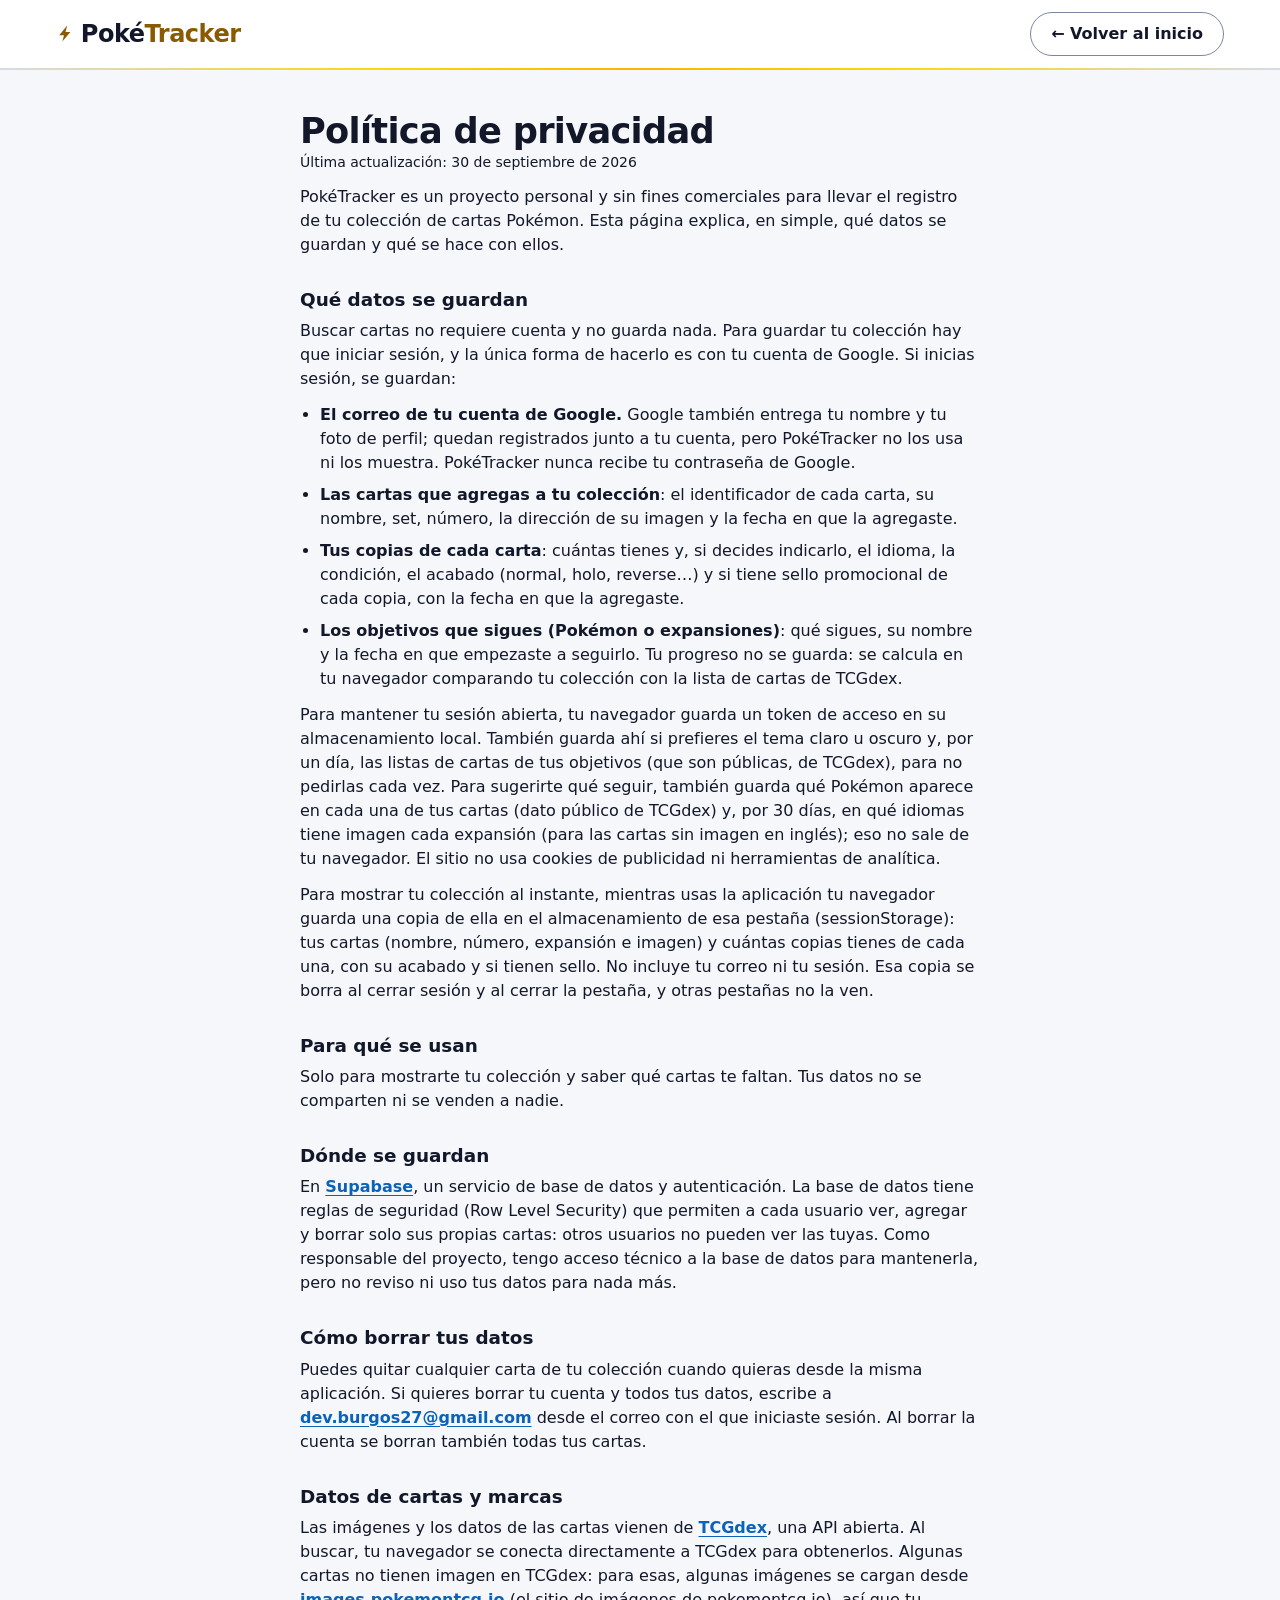
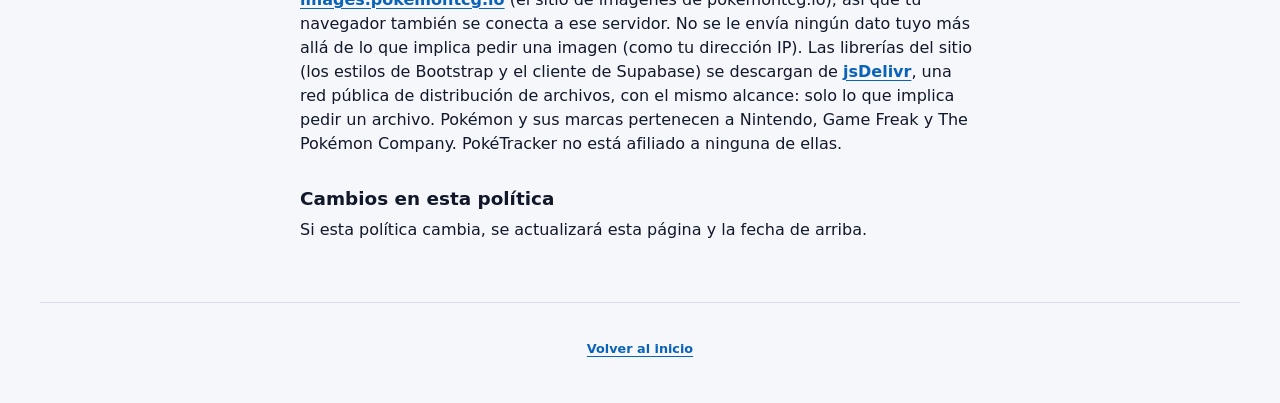
==== commit a4fa374e: "Bloque 11.7: cierre de la migración, limpieza de estilos y privacidad estilos.css: quita 2 reglas si" ====
--- a/privacidad.html
+++ b/privacidad.html
@@ -32,7 +32,7 @@
   <main class="contenedor">
     <article class="legal">
       <h1>Política de privacidad</h1>
-      <p class="legal__fecha">Última actualización: 28 de septiembre de 2026</p>
+      <p class="legal__fecha">Última actualización: 30 de septiembre de 2026</p>
 
       <p>
         PokéTracker es un proyecto personal y sin fines comerciales para llevar el registro
@@ -74,6 +74,13 @@
         Para sugerirte qué seguir, también guarda qué Pokémon aparece en cada una de tus cartas
         (dato público de TCGdex) y, por 30 días, en qué idiomas tiene imagen cada expansión
         (para las cartas sin imagen en inglés); eso no sale de tu navegador. El sitio no usa cookies de publicidad ni herramientas de analítica.
+      </p>
+      <p>
+        Para mostrar tu colección al instante, mientras usas la aplicación tu navegador guarda
+        una copia de ella en el almacenamiento de esa pestaña (sessionStorage): tus cartas
+        (nombre, número, expansión e imagen) y cuántas copias tienes de cada una, con su acabado
+        y si tienen sello. No incluye tu correo ni tu sesión. Esa copia se borra al cerrar sesión
+        y al cerrar la pestaña, y otras pestañas no la ven.
       </p>
 
       <h2>Para qué se usan</h2>
@@ -124,7 +131,7 @@
   </main>
 
   <footer class="pie contenedor">
-    <p><a href="./">Volver al inicio</a></p>
+    <p><a href="./" class="enlace-suelto">Volver al inicio</a></p>
   </footer>
 
 </body>
--- a/css/estilos.css
+++ b/css/estilos.css
@@ -24,7 +24,6 @@
   --marca-texto: #8a5a00;       /* ámbar: texto e iconos de marca */
   --info: #0a63b8;              /* azul eléctrico: enlaces */
   --exito: #1b7a3a;
-  --sobre-exito: #ffffff;
   --advertencia: #9a4a00;
   --error: #b3261e;
   --foco: #0a63b8;
@@ -34,6 +33,20 @@
   --capa: rgb(233 237 245 / 0.88);  /* fondo de los avisos a pantalla completa */
   --exito-fondo: #ebf6ee;       /* insignia "En tu colección ✓" (texto --exito: 4,87:1) */
   --sombra-menu: 0 12px 32px -12px rgb(18 24 41 / 0.35);
+  --info-fondo: #e3eefa;        /* insignia "Imagen en francés" (texto --info: 5,2:1) */
+  /* Panel "Tu colección": telaraña tenue y brillo del botón principal (solo en oscuro) */
+  --telarana-opacidad: 0.07;
+  --brillo-principal: 0 0 0 transparent;
+  /* Relleno de la barra de progreso: ámbar oscuro en claro (5,4:1 contra
+     la pista), amarillo con brillo en oscuro */
+  --progreso-relleno: linear-gradient(90deg, #6f4700, var(--progreso));
+  --progreso-brillo: none;
+  --acento-fondo: #fff4c2;      /* acabado elegido en el detalle */
+  /* Brillo eléctrico: solo en tema oscuro (en claro, sombras neutras) */
+  --brillo-tarjeta: 0 0 0 transparent;
+  --anillo-acabado: 0 0 0 2px var(--marca-texto);
+  --sombra-imagen: 0 18px 36px -20px rgb(18 24 41 / 0.45);
+  --sombra-elevada: 0 14px 30px -14px rgb(18 24 41 / 0.35);
   --brillo-icono: none;
 
   --sombra: 0 1px 2px rgb(18 24 41 / 0.06), 0 4px 12px rgb(18 24 41 / 0.06);
@@ -64,7 +77,51 @@
   --texto-l: 1.25rem;
   --texto-xl: clamp(1.4rem, 4vw, 2rem);
 
+  /* Tamaños de texto fuera de la escala de arriba */
+  --texto-ml: 1.15rem;          /* cifra de progreso, subtítulos de privacidad */
+  --texto-titulo: 1.5rem;       /* logo y título del detalle de carta */
+  --texto-portada: clamp(1.6rem, 5vw, 2.2rem);  /* "Hola, entrenador", privacidad */
+  --texto-confirmar: clamp(1.5rem, 6vw, 2.25rem);
+
+  /* Espaciado de letras y subrayado */
+  --tracking-titulo: -0.02em;
+  --tracking-mayus: 0.06em;     /* textos en mayúsculas ("POKÉMON · #595") */
+  --tracking-antetitulo: 0.12em;
+  --subrayado-separacion: 0.2em;
+
+  /* Medidas de componentes */
+  --radio-xl: 22px;             /* panel "Tu colección" */
+  --radio-cifra: 14px;          /* recuadros de las cifras */
+  --esp-tarjeta: 0.6rem;        /* relleno interno de la tarjeta de carta y de los campos */
+  --esp-portada: 2.5rem;        /* arriba de cada pantalla */
+  --grilla-min: 160px;          /* ancho mínimo de una carta en la grilla */
+  --grilla-min-movil: 130px;
+  --grilla-espacio: 1.25rem;
+  --icono: 20px;
+  --icono-vacio: 48px;
+  --icono-vacio-chico: 32px;
+  --icono-confirmar: 72px;
+  --flecha-detalle: 56px;
+
+  /* Anchos máximos */
+  --ancho-lectura: 720px;       /* lista de Progreso, sugerencias y cabecera de un objetivo */
+  --ancho-legal: 680px;
+  --ancho-cifras: 560px;
+  --ancho-buscador: 520px;
+  --ancho-angosto: 480px;       /* confirmación y barra de progreso de un objetivo */
+  --ancho-detalle: 820px;
+
   --alto-toque: 44px;
+
+  /* Dibujos propios, usados como máscara (mask): */
+  /* telaraña hexagonal con un rayo al centro (estados vacíos, confirmación, sin imagen) */
+  --motivo-telarana: url("data:image/svg+xml,%3Csvg xmlns='http://www.w3.org/2000/svg' viewBox='0 0 48 48' fill='none' stroke='black' stroke-width='1.5' stroke-linejoin='round'%3E%3Cpath d='M46 24 35 43.05H13L2 24 13 4.95h22z'/%3E%3Cpath d='M38 24 31 36.12H17L10 24l7-12.12h14z' opacity='.6'/%3E%3Cpath d='M38 24h8M31 36.12l4 6.93M17 36.12l-4 6.93M10 24H2M17 11.88l-4-6.93M31 11.88l4-6.93'/%3E%3Cpath d='M26 14 18 26h5l-2 8 9-13h-5z' fill='black' stroke='none'/%3E%3C/svg%3E");
+  /* la misma telaraña con el rayo cortado ("No pudimos conectar") */
+  --motivo-sin-conexion: url("data:image/svg+xml,%3Csvg xmlns='http://www.w3.org/2000/svg' viewBox='0 0 48 48' fill='none' stroke='black' stroke-width='1.5' stroke-linejoin='round'%3E%3Cpath d='M46 24 35 43.05H13L2 24 13 4.95h22z'/%3E%3Cpath d='M38 24 31 36.12H17L10 24l7-12.12h14z' opacity='.6'/%3E%3Cpath d='M38 24h8M31 36.12l4 6.93M17 36.12l-4 6.93M10 24H2M17 11.88l-4-6.93M31 11.88l4-6.93'/%3E%3Cpath d='M26 14 22.2 19.6 27.4 24.8 30 21h-5zM20.2 22.8 18 26h5l-2 8 4.3-6.1z' fill='black' stroke='none'/%3E%3Cpath d='m16 16 16 16' stroke-width='1.6' stroke-linecap='round'/%3E%3C/svg%3E");
+  /* telaraña grande y rayo del panel "Tu colección" de Inicio */
+  --motivo-telarana-grande: url("data:image/svg+xml,%3Csvg xmlns='http://www.w3.org/2000/svg' viewBox='0 0 200 200' fill='none' stroke='black' stroke-width='1.6'%3E%3Cg transform='translate(100 100)'%3E%3Cpath d='M0-100V100M-100 0H100M-71-71 71 71M-71 71 71-71'/%3E%3Cpath d='M0-25 18-18 25 0 18 18 0 25-18 18-25 0-18-18Z'/%3E%3Cpath d='M0-50 35-35 50 0 35 35 0 50-35 35-50 0-35-35Z'/%3E%3Cpath d='M0-75 53-53 75 0 53 53 0 75-53 53-75 0-53-53Z'/%3E%3Cpath d='M0-98 69-69 98 0 69 69 0 98-69 69-98 0-69-69Z'/%3E%3C/g%3E%3C/svg%3E");
+  --motivo-rayo: url("data:image/svg+xml,%3Csvg xmlns='http://www.w3.org/2000/svg' viewBox='0 0 24 24'%3E%3Cpath d='M14 2 4 14h6l-2 8 10-12h-6z'/%3E%3C/svg%3E");
+
   --duracion: 150ms;
   --fuente: system-ui, -apple-system, "Segoe UI", Roboto, sans-serif;
   --ancho-max: 1200px;
@@ -91,7 +148,6 @@
   --marca-texto: #ffd60a;
   --info: #4cc3ff;
   --exito: #4ade80;
-  --sobre-exito: #0b1020;
   --advertencia: #ffa94d;
   --error: #ff6b6b;
   --foco: #ffd60a;
@@ -101,6 +157,16 @@
   --capa: rgb(7 11 24 / 0.82);
   --exito-fondo: #173326;
   --sombra-menu: 0 12px 32px -8px rgb(0 0 0 / 0.6);
+  --info-fondo: #10283f;
+  --telarana-opacidad: 0.12;
+  --brillo-principal: 0 0 0 1px rgb(255 214 10 / 0.4), 0 8px 26px -8px rgb(255 214 10 / 0.7);
+  --progreso-relleno: linear-gradient(90deg, #ffb300, var(--progreso));
+  --progreso-brillo: 0 0 12px rgb(255 214 10 / 0.5);
+  --acento-fondo: #2e2a14;
+  --brillo-tarjeta: 0 0 0 1px rgb(255 214 10 / 0.55), 0 0 28px rgb(255 214 10 / 0.35);
+  --anillo-acabado: 0 0 0 2px rgb(255 214 10 / 0.7), 0 0 32px rgb(255 214 10 / 0.45);
+  --sombra-imagen: 0 24px 44px -22px rgb(0 0 0 / 0.7);
+  --sombra-elevada: 0 14px 30px -14px rgb(0 0 0 / 0.6);
   --brillo-icono: drop-shadow(0 0 14px rgb(255 214 10 / 0.45));
 
   --sombra: 0 1px 3px rgb(0 0 0 / 0.4), 0 4px 12px rgb(0 0 0 / 0.3);
@@ -167,6 +233,10 @@
 }
 
 /* --- Base -------------------------------------------------- */
+/* Algunas reglas de aquí repiten lo que ya hace el Reboot de Bootstrap
+   (box-sizing, márgenes y colores de body, [hidden], el texto solo para
+   lectores de pantalla). Se mantienen a propósito: si jsDelivr no
+   responde, la app se ve y funciona solo con este archivo (11.0). */
 *,
 *::before,
 *::after { box-sizing: border-box; }
@@ -188,7 +258,7 @@
   font-weight: 600;
   text-decoration: underline;
   text-decoration-thickness: 1px;
-  text-underline-offset: 0.2em;
+  text-underline-offset: var(--subrayado-separacion);
 }
 a:hover { text-decoration-thickness: 2px; }
 /* Enlaces sueltos (no dentro de una oración): área táctil de 44 px */
@@ -236,8 +306,8 @@
 
 /* Íconos de línea (se usan con <use href="#icono-…">) */
 .icono {
-  width: 20px;
-  height: 20px;
+  width: var(--icono);
+  height: var(--icono);
   flex-shrink: 0;
   fill: none;
   stroke: currentColor;
@@ -409,7 +479,7 @@
   border-color: var(--borde-control);
 }
 .form-control {
-  padding: 0.6rem 1rem;
+  padding: var(--esp-tarjeta) 1rem;
   border-radius: var(--radio-pill);
 }
 .form-control::placeholder { color: var(--texto-suave); }
@@ -455,9 +525,12 @@
 }
 
 /* --- Cabecera ---------------------------------------------- */
+/* Una sola fila en todos los anchos: logo, (navegación en escritorio),
+   cuenta y tema. Debajo, la línea eléctrica (degradado en el borde) */
 .cabecera {
   background: var(--superficie);
-  border-bottom: 1px solid var(--borde);
+  border-bottom: 2px solid;
+  border-image: linear-gradient(90deg, var(--borde), var(--primario) 30%, #ffb300 50%, var(--primario) 70%, var(--borde)) 1;
   padding-block: var(--esp-3);
 }
 .cabecera__fila {
@@ -469,8 +542,8 @@
 
 .logo {
   margin: 0 auto 0 0;       /* empuja sesión y tema a la derecha */
-  font-size: 1.5rem;
-  letter-spacing: -0.02em;
+  font-size: var(--texto-titulo);
+  letter-spacing: var(--tracking-titulo);
 }
 .logo--enlace {
   display: inline-flex;
@@ -489,35 +562,36 @@
   flex-shrink: 0;
 }
 
-.sesion-activa {
-  display: flex;
-  align-items: center;
-  gap: var(--esp-2);
-  min-width: 0;
-  font-size: var(--texto-s);
-}
-.sesion-activa__email {
-  color: var(--texto-suave);
-  overflow: hidden;
-  text-overflow: ellipsis;
-  white-space: nowrap;
-}
-
-/* Tema: el botón muestra el sol o la luna del tema que se ve (también
-   en Automático) y abre un menú con Automático / Claro / Oscuro */
-.selector-tema__luna { display: none; }
-[data-bs-theme="dark"] .selector-tema__sol { display: none; }
-[data-bs-theme="dark"] .selector-tema__luna { display: block; }
-
-/* Menú (atributo popover: se cierra con Esc o tocando fuera). Lo ubica
-   pagina.js bajo el botón, alineado a su borde derecho */
-.menu-tema {
+/* Sesión en la cabecera: "Entrar con Google" (en móvil, solo el logo
+   "G", con la etiqueta accesible completa) o el botón de cuenta */
+.sesion { display: flex; align-items: center; }
+.sesion__google { gap: var(--esp-2); }
+.sesion-activa { display: flex; }
+
+/* Botón de cuenta: la inicial del correo en un círculo; abre el menú
+   con el correo y "Salir" */
+.cuenta {
+  --bs-btn-color: var(--texto);
+  --bs-btn-hover-color: var(--texto);
+  --bs-btn-active-color: var(--texto);
+  --bs-btn-bg: var(--superficie-2);
+  --bs-btn-border-color: var(--borde-control);
+  --bs-btn-hover-border-color: var(--borde-control);
+  --bs-btn-active-border-color: var(--borde-control);
+  --bs-btn-font-weight: 800;
+}
+.cuenta__inicial { text-transform: uppercase; }
+
+/* Menús que salen de un botón de la cabecera (tema y cuenta): atributo
+   popover (Esc o tocar fuera los cierran). pagina.js los ubica bajo el
+   botón, alineados a su borde derecho */
+.menu-flotante {
   position: absolute;
   inset: auto;
   top: var(--menu-arriba, 0);
   right: var(--menu-derecha, 0);
+  z-index: 20;                /* respaldo sin popover: sobre la página */
   margin: 0;
-  min-width: 13rem;
   padding: var(--esp-1);
   border: 1px solid var(--borde);
   border-radius: var(--radio-m);
@@ -525,6 +599,35 @@
   color: var(--texto);
   box-shadow: var(--sombra-menu);
 }
+.menu-cuenta {
+  width: max-content;
+  max-width: min(20rem, calc(100vw - 2 * var(--esp-4)));
+  padding: var(--esp-3);
+}
+.menu-cuenta__titulo {
+  margin: 0;
+  font-size: var(--texto-xs);
+  font-weight: 700;
+  letter-spacing: var(--tracking-mayus);
+  text-transform: uppercase;
+  color: var(--texto-suave);
+}
+.menu-cuenta__email {
+  margin: var(--esp-1) 0 var(--esp-3);
+  font-weight: 600;
+  overflow-wrap: anywhere;
+}
+.menu-cuenta__salir { width: 100%; }
+
+/* Tema: el botón muestra el sol o la luna del tema que se ve (también
+   en Automático) y abre un menú con Automático / Claro / Oscuro */
+.selector-tema__luna { display: none; }
+[data-bs-theme="dark"] .selector-tema__sol { display: none; }
+[data-bs-theme="dark"] .selector-tema__luna { display: block; }
+
+/* Menú (atributo popover: se cierra con Esc o tocando fuera). Lo ubica
+   pagina.js bajo el botón, alineado a su borde derecho */
+.menu-tema { min-width: 13rem; }
 .menu-tema__grupo { margin: 0; padding: 0; border: none; min-width: 0; }
 .menu-tema__titulo {
   float: none;
@@ -533,7 +636,7 @@
   padding: var(--esp-2) var(--esp-3) var(--esp-1);
   font-size: var(--texto-xs);
   font-weight: 700;
-  letter-spacing: 0.06em;
+  letter-spacing: var(--tracking-mayus);
   text-transform: uppercase;
   color: var(--texto-suave);
 }
@@ -565,6 +668,9 @@
    La "A" marca Automático (texto, no solo el ícono) */
 @supports not selector(:popover-open) {
   .menu-tema { display: none; }
+  /* El de cuenta, hasta que pagina.js le quita el atributo popover y
+     lo abre y cierra con hidden */
+  .menu-cuenta[popover] { display: none; }
 }
 .selector-tema--ciclo { position: relative; }
 .selector-tema--ciclo[data-preferencia="auto"]::after {
@@ -589,7 +695,6 @@
   font-size: var(--texto-s);
   color: var(--texto-suave);
 }
-.mensaje[data-tipo="exito"] { color: var(--exito); }
 .mensaje[data-tipo="error"] { color: var(--error); }
 
 /* --- Navegación principal --------------------------------- */
@@ -703,7 +808,7 @@
 /* --- Intro y buscador -------------------------------------- */
 .intro {
   text-align: center;
-  padding-block: 2.5rem var(--esp-4);
+  padding-block: var(--esp-portada) var(--esp-4);
 }
 .intro h2 {
   margin: 0 0 var(--esp-2);
@@ -711,6 +816,139 @@
 }
 .intro__aviso { margin: 0 0 var(--esp-5); color: var(--texto-suave); }
 .intro__ayuda { margin: var(--esp-2) 0 0; font-size: var(--texto-s); color: var(--texto-suave); }
+
+/* --- Inicio: panel "Tu colección" (B5, C2, C10) -------------------- */
+/* Superficie con profundidad, un resplandor amarillo arriba a la derecha,
+   la telaraña y el rayo de la marca muy tenues (decorativos, detrás del
+   contenido) y las tres cifras en recuadros */
+.resumen {
+  container: resumen / inline-size;  /* las cifras pasan a filas si el panel es angosto */
+  position: relative;
+  isolation: isolate;
+  overflow: hidden;
+  margin: var(--esp-5) 0 var(--esp-2);
+  padding: var(--esp-6) var(--esp-5);
+  border: 1px solid var(--borde);
+  border-radius: var(--radio-xl);
+  background:
+    radial-gradient(120% 140% at 100% 0%, rgb(255 214 10 / 0.16), transparent 55%),
+    var(--superficie);
+  box-shadow: var(--sombra);
+}
+.resumen::before {             /* telaraña en la esquina */
+  content: "";
+  position: absolute;
+  z-index: -1;
+  top: -40px;
+  right: -40px;
+  width: 260px;
+  height: 260px;
+  background: var(--texto);
+  opacity: var(--telarana-opacidad);
+  -webkit-mask: var(--motivo-telarana-grande) center / contain no-repeat;
+  mask: var(--motivo-telarana-grande) center / contain no-repeat;
+}
+.resumen::after {              /* rayo grande y tenue */
+  content: "";
+  position: absolute;
+  z-index: -1;
+  right: 18px;
+  bottom: -34px;
+  width: 150px;
+  height: 190px;
+  background: var(--primario);
+  opacity: 0.14;
+  transform: rotate(8deg);
+  -webkit-mask: var(--motivo-rayo) center / contain no-repeat;
+  mask: var(--motivo-rayo) center / contain no-repeat;
+}
+.resumen__antetitulo {
+  display: flex;
+  align-items: center;
+  gap: var(--esp-1);
+  margin: 0 0 var(--esp-1);
+  font-size: var(--texto-xs);
+  font-weight: 800;
+  letter-spacing: var(--tracking-antetitulo);
+  text-transform: uppercase;
+  color: var(--marca-texto);
+}
+.resumen__antetitulo .icono { width: 16px; height: 16px; }
+.resumen__titulo {
+  margin: 0 0 var(--esp-4);
+  font-size: var(--texto-portada);
+  line-height: 1.15;
+}
+.resumen__texto { max-width: 36rem; margin: calc(-1 * var(--esp-2)) 0 var(--esp-5); color: var(--texto-suave); }
+/* Las cifras: número grande arriba y qué cuenta debajo (en el código, dt
+   antes que dd: el lector dice "cartas distintas, 3") */
+.resumen__cifras {
+  display: grid;
+  grid-template-columns: repeat(3, minmax(0, 1fr));
+  gap: var(--esp-2);
+  max-width: var(--ancho-cifras);
+  margin: 0 0 var(--esp-5);
+}
+.resumen__cifra {
+  display: flex;
+  flex-direction: column-reverse;
+  justify-content: flex-end;
+  padding: var(--esp-3) 14px;
+  border: 1px solid var(--borde);
+  border-radius: var(--radio-cifra);
+  background: var(--superficie-2);
+}
+.resumen__cifra dd {
+  margin: 0;
+  font-size: clamp(1.4rem, 5vw, 1.9rem);
+  font-weight: 800;
+  line-height: 1.1;
+  font-variant-numeric: tabular-nums;
+}
+.resumen__cifra dt {
+  font-size: var(--texto-xs);
+  font-weight: 600;
+  line-height: 1.25;
+  color: var(--texto-suave);
+}
+.resumen .resumen__acciones { justify-content: flex-start; margin-bottom: 0; }
+.resumen .btn-primary { box-shadow: var(--brillo-principal); }
+/* Panel angosto (320 px): "expansiones" no cabe en un tercio; cada cifra
+   pasa a una fila, con el número a la izquierda */
+@container resumen (width < 19rem) {
+  .resumen__cifras { grid-template-columns: 1fr; gap: var(--esp-1); }
+  .resumen__cifra { flex-direction: row-reverse; justify-content: flex-end; align-items: baseline; gap: var(--esp-2); }
+  .resumen__cifra dd { font-size: var(--texto-l); }
+  .resumen__cifra dt { font-size: var(--texto-s); }
+}
+
+/* Colección: resumen de una línea ("19 cartas distintas · 22 copias ·
+   12 expansiones"), las mismas cifras que Inicio, y "Actualizar" */
+.resumen-linea {
+  display: flex;
+  flex-wrap: wrap;
+  align-items: center;
+  justify-content: center;
+  gap: 0 var(--esp-3);
+  margin: 0 0 var(--esp-2);
+}
+.resumen-linea__cifras {
+  display: flex;
+  flex-wrap: wrap;
+  justify-content: center;
+  gap: var(--esp-2);
+  margin: 0;
+}
+.resumen-linea__cifra {
+  padding: var(--esp-1) var(--esp-3);
+  border: 1px solid var(--borde);
+  border-radius: var(--radio-pill);
+  background: var(--superficie);
+  color: var(--texto-suave);
+  font-size: var(--texto-s);
+}
+.resumen-linea__cifras b { color: var(--texto); font-size: var(--texto-m); font-weight: 800; font-variant-numeric: tabular-nums; }
+.resumen-linea__actualizar[aria-disabled="true"] { opacity: 0.6; cursor: wait; }
 
 /* Fila de botones o enlaces principales de una pantalla */
 .acciones {
@@ -729,7 +967,7 @@
 .form-busqueda {
   display: flex;
   gap: var(--esp-2);
-  max-width: 520px;
+  max-width: var(--ancho-buscador);
   margin-inline: auto;
 }
 .form-busqueda input { flex: 1; }
@@ -748,8 +986,8 @@
 /* --- Grilla de cartas -------------------------------------- */
 .grilla {
   display: grid;
-  grid-template-columns: repeat(auto-fill, minmax(160px, 1fr));
-  gap: 1.25rem;
+  grid-template-columns: repeat(auto-fill, minmax(var(--grilla-min), 1fr));
+  gap: var(--grilla-espacio);
   padding-bottom: var(--esp-7);
 }
 
@@ -771,22 +1009,14 @@
 .vacio::before {
   content: "";
   display: block;
-  width: 48px;
-  height: 48px;
+  width: var(--icono-vacio);
+  height: var(--icono-vacio);
   margin: 0 auto var(--esp-3);
   background: var(--marca-texto);
   -webkit-mask: var(--motivo-telarana) center / contain no-repeat;
   mask: var(--motivo-telarana) center / contain no-repeat;
 }
-:root {
-  /* Telaraña hexagonal con un rayo al centro (dibujo propio) */
-  --motivo-telarana: url("data:image/svg+xml,%3Csvg xmlns='http://www.w3.org/2000/svg' viewBox='0 0 48 48' fill='none' stroke='black' stroke-width='1.5' stroke-linejoin='round'%3E%3Cpath d='M46 24 35 43.05H13L2 24 13 4.95h22z'/%3E%3Cpath d='M38 24 31 36.12H17L10 24l7-12.12h14z' opacity='.6'/%3E%3Cpath d='M38 24h8M31 36.12l4 6.93M17 36.12l-4 6.93M10 24H2M17 11.88l-4-6.93M31 11.88l4-6.93'/%3E%3Cpath d='M26 14 18 26h5l-2 8 9-13h-5z' fill='black' stroke='none'/%3E%3C/svg%3E");
-}
-
-/* Sin conexión: la misma telaraña con el rayo cortado (dibujo propio) */
-:root {
-  --motivo-sin-conexion: url("data:image/svg+xml,%3Csvg xmlns='http://www.w3.org/2000/svg' viewBox='0 0 48 48' fill='none' stroke='black' stroke-width='1.5' stroke-linejoin='round'%3E%3Cpath d='M46 24 35 43.05H13L2 24 13 4.95h22z'/%3E%3Cpath d='M38 24 31 36.12H17L10 24l7-12.12h14z' opacity='.6'/%3E%3Cpath d='M38 24h8M31 36.12l4 6.93M17 36.12l-4 6.93M10 24H2M17 11.88l-4-6.93M31 11.88l4-6.93'/%3E%3Cpath d='M26 14 22.2 19.6 27.4 24.8 30 21h-5zM20.2 22.8 18 26h5l-2 8 4.3-6.1z' fill='black' stroke='none'/%3E%3Cpath d='m16 16 16 16' stroke-width='1.6' stroke-linecap='round'/%3E%3C/svg%3E");
-}
+
 
 /* Estado "No pudimos conectar": misma estructura que .vacio.
    El rojo va solo en el ícono; el texto, en los colores normales. */
@@ -825,8 +1055,8 @@
   text-align: left;
 }
 .sin-conexion--compacto::before {
-  width: 32px;
-  height: 32px;
+  width: var(--icono-vacio-chico);
+  height: var(--icono-vacio-chico);
   margin: 0;
   flex-shrink: 0;
 }
@@ -839,20 +1069,34 @@
 .aviso-conexion { padding-top: var(--esp-4); }
 .aviso-conexion .vacio { margin: 0; }
 
+/* Tarjeta de carta: .card de Bootstrap con nuestros tokens. Al pasar el
+   mouse se eleva (con brillo eléctrico solo en tema oscuro) */
 .carta {
-  position: relative;       /* para la insignia ×N */
-  background: var(--superficie);
-  border: 1px solid var(--borde);
-  border-radius: var(--radio-l);
+  --bs-card-bg: var(--superficie);
+  --bs-card-border-color: var(--borde);
+  --bs-card-border-radius: var(--radio-l);
+  --bs-card-inner-border-radius: calc(var(--radio-l) - 1px);
+  --bs-card-spacer-y: 0.6rem;
+  --bs-card-spacer-x: 0.75rem;
+  --bs-card-color: var(--texto);
   box-shadow: var(--sombra);
   overflow: hidden;
-  display: flex;
-  flex-direction: column;
+  transition: transform var(--duracion), box-shadow var(--duracion);
+}
+@media (hover: hover) {
+  .carta:hover {
+    transform: translateY(-3px);
+    box-shadow: var(--sombra-elevada), var(--brillo-tarjeta);
+  }
+}
+@media (prefers-reduced-motion: reduce) {
+  .carta:hover { transform: none; }
 }
 
 .carta__imagen {
+  position: relative;       /* para la imagen de respaldo que se prueba encima */
   border: none;
-  padding: 0.6rem 0.6rem 0;
+  padding: var(--esp-tarjeta) var(--esp-tarjeta) 0;
   background: none;
   cursor: zoom-in;
 }
@@ -868,7 +1112,6 @@
   transition: transform 0.2s;
 }
 .carta__imagen:hover img { transform: scale(1.03); }
-.carta__imagen:disabled { cursor: default; }
 
 .carta__sin-imagen {
   aspect-ratio: 245 / 342;
@@ -884,36 +1127,69 @@
 
 /* Recuadro de respaldo (sin imagen en ninguna fuente): nombre, número y
    expansión, centrados en el mismo espacio que ocuparía la imagen */
+/* Con identidad (C9): borde fino, un resplandor amarillo arriba y la
+   telaraña con el rayo sobre el nombre */
 .respaldo {
   align-content: center;
   gap: var(--esp-1);
-  background: var(--superficie-2);
+  border: 1px solid var(--borde-control);
+  background:
+    radial-gradient(120% 60% at 50% 0%, rgb(255 214 10 / 0.12), transparent 70%),
+    var(--superficie-2);
   overflow: hidden;
+}
+.respaldo::before {
+  content: "";
+  width: 40%;
+  max-width: 64px;
+  aspect-ratio: 1;
+  margin-bottom: var(--esp-2);
+  background: var(--marca-texto);
+  -webkit-mask: var(--motivo-telarana) center / contain no-repeat;
+  mask: var(--motivo-telarana) center / contain no-repeat;
 }
 .respaldo p { margin: 0; overflow-wrap: anywhere; }
 .respaldo__nombre { color: var(--texto); font-size: var(--texto-s); font-weight: 700; }
 .respaldo__numero { font-variant-numeric: tabular-nums; }
-.respaldo__nota { margin-top: var(--esp-2) !important; font-style: italic; }
+.respaldo__nota {
+  margin-top: var(--esp-2) !important;
+  justify-self: center;
+  padding: 0.15em 0.6em;
+  border-radius: var(--radio-pill);
+  background: var(--superficie);
+  box-shadow: 0 0 0 1px var(--borde);
+  color: var(--texto-suave);
+  font-weight: 700;
+}
 
 /* Imagen de respaldo mientras se prueba: encima del recuadro e invisible
    (así se descarga con la carga diferida, como las demás) */
-.carta__imagen { position: relative; }
 .carta__imagen .carta__img-probando {
   position: absolute;
-  top: 0.6rem;
-  left: 0.6rem;
-  width: calc(100% - 1.2rem);
+  top: var(--esp-tarjeta);
+  left: var(--esp-tarjeta);
+  width: calc(100% - 2 * var(--esp-tarjeta));
   opacity: 0;
 }
 
-/* "Imagen en español": la imagen es de la carta en otro idioma */
+/* "Imagen en francés": insignia azul (la imagen es de la carta en otro
+   idioma). En la tarjeta va sobre el nombre de la expansión */
+.badge--idioma {
+  --bs-badge-color: var(--info);
+  background: var(--info-fondo);
+}
 .carta__idioma {
-  margin: 0;
-  font-size: var(--texto-xs);
-  font-weight: 700;
-  color: var(--texto-suave);
-}
-#detalle-imagen-nota { margin-top: var(--esp-2); text-align: center; }
+  align-self: flex-start;
+  max-width: 100%;
+  margin: 0 0 var(--esp-1);
+  overflow: hidden;
+  text-overflow: ellipsis;
+}
+#detalle-imagen-nota {
+  display: block;
+  width: fit-content;
+  margin: var(--esp-2) auto 0;
+}
 
 /* "×2": más de una copia. Amarillo con texto oscuro en ambos temas */
 .carta__copias {
@@ -940,7 +1216,8 @@
   pointer-events: none;     /* el clic llega a la imagen de abajo */
 }
 
-.carta__info { padding: 0.6rem 0.75rem 0.75rem; }
+/* card-body: el control de colección queda al pie, alineado en toda la fila */
+.carta__info { display: flex; flex-direction: column; }
 .carta__set {
   margin: 0;
   font-size: var(--texto-s);
@@ -966,7 +1243,8 @@
   align-items: center;
   justify-content: center;
   min-height: var(--alto-toque);
-  margin-top: 0.6rem;
+  margin-top: auto;
+  padding-top: var(--esp-tarjeta);
 }
 .marcado__agregar {
   --bs-btn-padding-x: var(--esp-2);
@@ -985,12 +1263,12 @@
 
 /* --- Detalle de carta ------------------------------------- */
 .dialogo {
-  border: none;
+  border: 1px solid var(--borde);
   border-radius: var(--radio-l);
   padding: 0;
   background: var(--superficie);
   color: var(--texto);
-  width: min(92vw, 820px);
+  width: min(92vw, var(--ancho-detalle));
   max-height: 92vh;
   overflow: auto;
 }
@@ -1005,7 +1283,7 @@
   gap: var(--esp-3);
   margin-bottom: var(--esp-4);
 }
-.detalle__titulo { margin: 0; font-size: var(--texto-l); }
+.detalle__titulo { margin: 0; font-size: var(--texto-titulo); }
 
 /* Imagen a la izquierda y datos a la derecha; en móvil, uno bajo el otro */
 .detalle__cuerpo {
@@ -1023,6 +1301,12 @@
   object-fit: contain;
   border-radius: var(--radio-m);
   background: var(--superficie-2);
+  box-shadow: var(--sombra-imagen), 0 0 0 1px var(--borde);
+  transition: box-shadow var(--duracion);
+}
+/* Con un acabado simulado: anillo (y en oscuro, brillo) alrededor */
+.detalle__marco:has(.efecto:not([hidden])) img {
+  box-shadow: var(--sombra-imagen), var(--anillo-acabado);
 }
 
 /* Anterior / siguiente: bajo la imagen, a los lados de "3 de 20".
@@ -1059,17 +1343,21 @@
    <dialog>). Más angosto, quedan bajo la imagen, como en móvil. */
 @media (min-width: 900px) {
   .detalle {
-    --canal-flecha: calc(56px + var(--esp-4));
-    width: min(96vw, calc(820px + 2 * var(--canal-flecha)));
+    --canal-flecha: calc(var(--flecha-detalle) + var(--esp-4));
+    width: min(96vw, calc(var(--ancho-detalle) + 2 * var(--canal-flecha)));
     padding-inline: var(--canal-flecha);
     background: transparent;
     border-radius: 0;
     overflow: visible;
   }
+  .detalle {
+    border: none;
+  }
   .detalle__contenido {
     max-height: 92vh;
     overflow: auto;
     background: var(--superficie);
+    border: 1px solid var(--borde);
     border-radius: var(--radio-l);
   }
   .detalle__visor {
@@ -1082,8 +1370,8 @@
     position: absolute;
     top: 50%;
     transform: translateY(-50%);
-    width: 56px;
-    height: 56px;
+    width: var(--flecha-detalle);
+    height: var(--flecha-detalle);
     border-radius: 50%;
     --bs-btn-font-size: var(--texto-xl);
     /* Relleno del panel (se distingue en tema claro) y borde claro (en oscuro) */
@@ -1228,6 +1516,7 @@
 .acabados__opcion:hover { background: var(--superficie-2); color: var(--texto); }
 .acabados__opcion:has(:checked) {
   box-shadow: inset 0 0 0 2px var(--marca-texto);
+  background: var(--acento-fondo);
   color: var(--texto);
 }
 .acabados__opcion:has(:checked) span::before { content: "✓ "; }
@@ -1248,11 +1537,15 @@
   grid-template-columns: auto 1fr;
   gap: var(--esp-1) var(--esp-4);
   margin: 0 0 var(--esp-5);
+  padding: var(--esp-3) var(--esp-4);
+  border: 1px solid var(--borde);
+  border-radius: var(--radio-m);
+  background: var(--superficie-2);
 }
 .detalle__datos dt { color: var(--texto-suave); font-weight: 400; } /* Reboot: dt en negrita */
 .detalle__datos dd { margin: 0; font-weight: 600; }
 
-.detalle__copias h3 { margin: 0 0 var(--esp-3); font-size: var(--texto-m); }
+.detalle__copias h3 { margin: 0 0 var(--esp-3); font-size: 1.1rem; }
 .detalle__aviso { margin: 0; color: var(--texto-suave); }
 
 /* − N + */
@@ -1261,7 +1554,13 @@
   align-items: center;
   gap: var(--esp-3);
 }
-.contador .btn-icono { --bs-btn-font-size: var(--texto-l); }
+/* − y + cuadrados de 44 px; "+" en amarillo (la acción de la sección) */
+.contador__boton {
+  --bs-btn-padding-x: 0;
+  --bs-btn-padding-y: 0;
+  --bs-btn-font-size: var(--texto-l);
+  width: var(--alto-toque);
+}
 .contador__numero {
   min-width: 2ch;
   font-size: var(--texto-l);
@@ -1276,14 +1575,18 @@
   margin: var(--esp-4) 0 0;
   padding: 0;
 }
+/* Cada copia es una tarjeta dentro del detalle */
 .copia {
   display: grid;
   grid-template-columns: 1fr 1fr 1fr;
   align-items: end;
   gap: var(--esp-2) var(--esp-3);
-  padding: var(--esp-3) 0;
-  border-top: 1px solid var(--borde);
-}
+  padding: var(--esp-3);
+  border: 1px solid var(--borde);
+  border-radius: var(--radio-m);
+  background: var(--superficie-2);
+}
+.copia + .copia { margin-top: var(--esp-3); }
 .copia__titulo {
   grid-column: 1 / -1;
   font-size: var(--texto-s);
@@ -1358,6 +1661,29 @@
 }
 .seguir [aria-disabled="true"] { opacity: 0.6; cursor: wait; }
 .seguir--izquierda .seguir__mensaje { text-align: left; }
+.seguir .icono { width: 18px; height: 18px; }
+
+/* Siguiendo (B4): un recuadro que agrupa el estado (verde, con ✓: no
+   solo color), "Ver progreso" y "Dejar de seguir", en vez de texto suelto */
+.seguir--siguiendo {
+  width: fit-content;
+  max-width: 100%;
+  margin-inline: auto;
+  padding: var(--esp-1) var(--esp-1) var(--esp-1) var(--esp-4);
+  gap: 0 var(--esp-3);
+  border: 1px solid var(--borde);
+  border-radius: var(--radio-l);
+  background: var(--superficie);
+  box-shadow: var(--sombra);
+}
+.seguir--siguiendo.seguir--izquierda { margin-inline: 0; }
+.seguir--siguiendo .seguir__estado {
+  display: inline-flex;
+  align-items: center;
+  gap: var(--esp-2);
+  color: var(--exito);
+}
+.seguir--siguiendo .seguir__mensaje { padding-block: var(--esp-2); }
 .seguir:not(.seguir--izquierda) .seguir__mensaje { text-align: center; }
 .detalle__info .seguir { margin: 0 0 var(--esp-5); }
 
@@ -1366,7 +1692,7 @@
    solo del color. Pista con borde de 3:1 contra el fondo. */
 .progreso { display: grid; gap: var(--esp-1); }
 .progreso__barra {
-  height: 12px;
+  height: 16px;
   border: 1px solid var(--borde-control);
   border-radius: var(--radio-pill);
   background: var(--superficie-2);
@@ -1375,18 +1701,21 @@
 .progreso__relleno {
   height: 100%;
   width: 0;
-  background: var(--progreso);
+  border-radius: var(--radio-pill);
+  background: var(--progreso-relleno);
+  box-shadow: var(--progreso-brillo);
   transition: width var(--duracion) ease-out;
 }
 .progreso--completo .progreso__relleno { background: var(--exito); }
 .progreso--sin-datos .progreso__barra { border-style: dashed; }
 .progreso__cifra {
   margin: 0;
-  font-weight: 700;
+  font-size: var(--texto-ml);
+  font-weight: 800;
   font-variant-numeric: tabular-nums;
 }
 .progreso--completo .progreso__cifra { color: var(--exito); }
-.progreso--sin-datos .progreso__cifra { font-weight: 400; color: var(--texto-suave); }
+.progreso--sin-datos .progreso__cifra { font-size: var(--texto-s); font-weight: 400; color: var(--texto-suave); }
 .progreso__master {
   margin: 0;
   font-size: var(--texto-s);
@@ -1399,14 +1728,27 @@
   list-style: none;
   margin: 0 auto;
   padding: 0;
-  max-width: 720px;
+  max-width: var(--ancho-lectura);
   display: grid;
   gap: var(--esp-3);
 }
+.objetivos > li { container: objetivo / inline-size; }
+/* Compacta (C4): tipo y nombre a la izquierda y la cifra a la derecha;
+   la barra debajo; al pie, el master set y "Ver faltantes ›". La barra
+   de progreso se reparte en la grilla de la tarjeta (display: contents);
+   su role="progressbar" sigue en el mismo elemento */
 .objetivo {
   display: grid;
-  gap: var(--esp-2);
-  padding: var(--esp-4);
+  grid-template-columns: minmax(0, 1fr) auto;
+  grid-template-areas:
+    "tipo   cifra"
+    "nombre cifra"
+    "barra  barra"
+    "nota   nota"
+    "master ver";
+  align-items: center;
+  gap: 0 var(--esp-3);
+  padding: var(--esp-3) var(--esp-4);
   border: 1px solid var(--borde);
   border-radius: var(--radio-l);
   background: var(--superficie);
@@ -1417,33 +1759,56 @@
   transition: border-color var(--duracion);
 }
 .objetivo:hover { border-color: var(--borde-control); }
+.objetivo .progreso { display: contents; }
+.objetivo .progreso__barra { grid-area: barra; margin: var(--esp-2) 0; }
+.objetivo .progreso__cifra { grid-area: cifra; text-align: right; }
+.objetivo .progreso__master { grid-area: master; }
+/* Sin números ("Calculando…", "Sin datos…"): el texto va bajo la barra */
+.objetivo .progreso--sin-datos .progreso__cifra { grid-area: nota; text-align: left; }
+/* Tarjeta angosta (320 px): la cifra baja bajo la barra, a lo ancho */
+@container objetivo (width < 22rem) {
+  .objetivo {
+    grid-template-areas:
+      "tipo   tipo"
+      "nombre nombre"
+      "barra  barra"
+      "cifra  cifra"
+      "nota   nota"
+      "master ver";
+  }
+  .objetivo .progreso__cifra { text-align: left; }
+}
 .objetivo__tipo {
+  grid-area: tipo;
   font-size: var(--texto-xs);
   font-weight: 700;
-  letter-spacing: 0.06em;
+  letter-spacing: var(--tracking-mayus);
   text-transform: uppercase;
   color: var(--texto-suave);
 }
-.objetivo__nombre { font-size: var(--texto-l); font-weight: 700; }
+.objetivo__nombre { grid-area: nombre; font-size: var(--texto-l); font-weight: 700; line-height: 1.25; overflow-wrap: anywhere; }
 /* "Ver faltantes ›": parte de la tarjeta-enlace, con el mismo estilo de enlace */
 .objetivo__ver {
+  grid-area: ver;
   justify-self: end;
   font-size: var(--texto-s);
   font-weight: 600;
   color: var(--info);
   text-decoration: underline;
   text-decoration-thickness: 1px;
-  text-underline-offset: 0.2em;
+  text-underline-offset: var(--subrayado-separacion);
 }
 .objetivo:hover .objetivo__ver { text-decoration-thickness: 2px; }
 .progreso-pie {
-  max-width: 720px;
+  max-width: var(--ancho-lectura);
   margin: var(--esp-4) auto var(--esp-6);
   text-align: center;
   font-size: var(--texto-s);
   color: var(--texto-suave);
 }
-#progreso-aviso { max-width: 720px; margin-inline: auto; }
+#progreso-aviso { max-width: var(--ancho-lectura); margin-inline: auto; }
+/* "Todavía no sigues nada": mismo ancho que la lista y las sugerencias */
+#progreso-contenido > .vacio { max-width: var(--ancho-lectura); margin-inline: auto; }
 
 /* Filtros de cartas: expansión, rareza, orden y "Limpiar filtros" */
 .filtros-cartas {
@@ -1465,6 +1830,88 @@
 .filtros-cartas__campo select { min-height: var(--alto-toque); max-width: 100%; }
 .filtros-cartas__limpiar { min-height: var(--alto-toque); }
 
+/* Móvil: botón "Filtros (N)" e insignias de los filtros activos (en
+   escritorio no se ven: los selects están en la página) */
+.filtros-resumen { display: none; }
+.filtros-resumen__boton { --bs-btn-padding-x: var(--esp-3); gap: var(--esp-2); }
+.filtros-resumen__cuantos { --bs-badge-font-size: var(--texto-xs); }
+/* Filtro activo: insignia que se quita al tocarla (44 px de alto) */
+.filtros-resumen__activo {
+  display: inline-flex;
+  align-items: center;
+  gap: var(--esp-2);
+  min-height: var(--alto-toque);
+  max-width: 100%;
+  padding: 0.3rem 0.5rem 0.3rem var(--esp-3);
+  border: 1px solid var(--borde-control);
+  border-radius: var(--radio-l);
+  background: var(--acento-fondo);
+  color: var(--texto);
+  font: inherit;
+  font-size: var(--texto-s);
+  font-weight: 600;
+  line-height: 1.25;
+  text-align: left;
+  cursor: pointer;
+}
+.filtros-resumen__activo:hover { border-color: var(--texto-suave); }
+.filtros-resumen__x {
+  display: grid;
+  place-items: center;
+  flex-shrink: 0;
+  width: 1.5rem;
+  height: 1.5rem;
+  border-radius: var(--radio-pill);
+  background: var(--superficie);
+  font-size: 1.1rem;
+  line-height: 1;
+}
+
+/* Hoja inferior (<dialog>): sube desde abajo, a todo el ancho */
+.hoja {
+  width: 100%;
+  max-width: 100%;
+  max-height: 85dvh;
+  margin: auto 0 0;
+  padding: 0;
+  border: 1px solid var(--borde);
+  border-bottom: none;
+  border-radius: var(--radio-l) var(--radio-l) 0 0;
+  background: var(--superficie);
+  color: var(--texto);
+  box-shadow: var(--sombra-menu);
+}
+.hoja::backdrop { background: rgb(0 0 0 / 0.6); }
+.hoja[open] { animation: hoja-subir 200ms ease-out; }
+@keyframes hoja-subir {
+  from { transform: translateY(100%); }
+}
+@media (prefers-reduced-motion: reduce) {
+  .hoja[open] { animation: none; }
+}
+/* Asa decorativa arriba (identidad de "hoja", no es un control) */
+.hoja::before {
+  content: "";
+  display: block;
+  width: 40px;
+  height: 4px;
+  margin: var(--esp-2) auto 0;
+  border-radius: var(--radio-pill);
+  background: var(--borde-control);
+}
+.hoja__cabecera {
+  display: flex;
+  align-items: center;
+  justify-content: space-between;
+  gap: var(--esp-3);
+  padding: var(--esp-2) var(--esp-4) var(--esp-3);
+  border-bottom: 1px solid var(--borde);
+}
+.hoja__titulo { margin: 0; font-size: var(--texto-l); }
+.hoja__cuerpo { padding: var(--esp-4) var(--esp-4) calc(var(--esp-5) + env(safe-area-inset-bottom)); }
+.hoja .filtros-cartas { margin: 0; }
+.hoja .filtros-cartas__limpiar { align-self: flex-start; }
+
 /* Inicio: "Tu progreso" con "Ver todo" al lado del título */
 .seccion__cabecera {
   display: flex;
@@ -1481,7 +1928,7 @@
 }
 
 /* Sugerencias: "Unified Minds · tienes 2 cartas [Seguir]" */
-.sugerencias-caja { max-width: 720px; margin: var(--esp-4) auto var(--esp-6); }
+.sugerencias-caja { max-width: var(--ancho-lectura); margin: var(--esp-4) auto var(--esp-6); }
 #inicio-progreso .sugerencias-caja { max-width: none; margin: var(--esp-3) 0 0; }
 #inicio-progreso .sugerencias { grid-template-columns: repeat(auto-fit, minmax(min(100%, 22rem), 1fr)); }
 .sugerencias__texto { margin: var(--esp-2) 0 var(--esp-3); color: var(--texto-suave); }
@@ -1492,29 +1939,40 @@
   display: grid;
   gap: var(--esp-2);
 }
+/* Compacta (C5): ícono del tipo, nombre con su detalle debajo y
+   "Seguir"; en escritorio, dos por fila */
+.sugerencias-caja:not(#inicio-sugerencias) .sugerencias {
+  grid-template-columns: repeat(auto-fit, minmax(min(100%, 20rem), 1fr));
+}
 .sugerencia {
-  justify-content: space-between;
+  display: grid;
+  grid-template-columns: auto minmax(0, 1fr) auto;
+  align-items: center;
+  gap: var(--esp-1) var(--esp-3);
   margin: 0;
-  padding: var(--esp-3) var(--esp-4);
+  padding: var(--esp-2) var(--esp-2) var(--esp-2) var(--esp-3);
   border: 1px solid var(--borde);
   border-radius: var(--radio-m);
   background: var(--superficie);
 }
-.sugerencia__datos { display: grid; gap: var(--esp-1); min-width: 0; }
-.sugerencia__nombre { font-weight: 700; }
-.sugerencia__cantidad { color: var(--texto-suave); }
+.sugerencia .sugerencia__icono { width: 22px; height: 22px; color: var(--marca-texto); }
+.sugerencia__datos { display: grid; min-width: 0; line-height: 1.3; }
+.sugerencia__nombre { font-weight: 700; overflow-wrap: anywhere; }
+.sugerencia__detalle { font-size: var(--texto-s); color: var(--texto-suave); }
+.sugerencia .btn { --bs-btn-padding-x: 1rem; }
+.sugerencia .seguir__mensaje { grid-column: 1 / -1; }
 #progreso-aviso .vacio { margin: 0 0 var(--esp-3); }
 
 /* Detalle de un objetivo */
 .volver { margin-top: var(--esp-4); }
 .objetivo-cabecera {
-  max-width: 720px;
+  max-width: var(--ancho-lectura);
   padding-block: var(--esp-3) var(--esp-2);
 }
 .objetivo-cabecera__titulo {
   margin: var(--esp-1) 0 var(--esp-2);
   font-size: var(--texto-xl);
-  letter-spacing: -0.02em;
+  letter-spacing: var(--tracking-titulo);
 }
 .objetivo__incluye,
 .objetivo__nota {
@@ -1522,7 +1980,7 @@
   color: var(--texto-suave);
 }
 .objetivo__nota { margin-top: var(--esp-2); font-size: var(--texto-s); }
-.objetivo-cabecera .progreso { max-width: 480px; }
+.objetivo-cabecera .progreso { max-width: var(--ancho-angosto); }
 
 /* Título dentro de un estado vacío */
 .vacio .vacio__titulo {
@@ -1557,7 +2015,7 @@
 .confirmar::backdrop { background: transparent; }
 
 .confirmar__contenido {
-  max-width: 480px;
+  max-width: var(--ancho-angosto);
   text-align: center;
   animation: confirmar-entrada 220ms ease-out;
 }
@@ -1572,8 +2030,8 @@
 .confirmar__icono::before {
   content: "";
   display: block;
-  width: 72px;
-  height: 72px;
+  width: var(--icono-confirmar);
+  height: var(--icono-confirmar);
   background: var(--marca-texto);
   -webkit-mask: var(--motivo-telarana) center / contain no-repeat;
   mask: var(--motivo-telarana) center / contain no-repeat;
@@ -1581,9 +2039,9 @@
 
 .confirmar__titulo {
   margin: 0 0 var(--esp-3);
-  font-size: clamp(1.5rem, 6vw, 2.25rem);
+  font-size: var(--texto-confirmar);
   line-height: 1.2;
-  letter-spacing: -0.02em;
+  letter-spacing: var(--tracking-titulo);
   overflow-wrap: anywhere;      /* nombres largos no desbordan en 320 px */
 }
 .confirmar__mensaje {
@@ -1608,6 +2066,64 @@
   .confirmar[open],
   .confirmar__contenido { animation: none; }
 }
+
+/* --- Avisos breves (toast) --------------------------------- */
+/* Abajo al centro, sobre la barra de navegación en móvil. No reciben
+   clics: no tapan lo que haya detrás (no tienen controles). */
+.avisos {
+  position: fixed;
+  z-index: 30;
+  left: 50%;
+  bottom: calc(var(--esp-5) + env(safe-area-inset-bottom));
+  display: flex;
+  flex-direction: column;
+  align-items: center;
+  gap: var(--esp-2);
+  width: max-content;
+  max-width: calc(100vw - 2 * var(--esp-4));
+  translate: -50% 0;
+  pointer-events: none;
+}
+.aviso {
+  display: flex;
+  align-items: center;
+  gap: var(--esp-2);
+  max-width: 100%;
+  padding: var(--esp-2) var(--esp-4) var(--esp-2) var(--esp-2);
+  border: 1px solid var(--borde);
+  border-radius: var(--radio-pill);
+  background: var(--superficie);
+  color: var(--texto);
+  box-shadow: var(--sombra-menu), var(--brillo-tarjeta);
+  font-weight: 600;
+  /* Transición simple (11.8 la reemplaza por la burbuja): aparece y sube */
+  opacity: 0;
+  transform: translateY(8px);
+  transition: opacity 200ms ease-out, transform 200ms ease-out;
+}
+.aviso--visible { opacity: 1; transform: none; }
+@media (prefers-reduced-motion: reduce) {
+  .aviso { transform: none; transition: opacity 0ms; }
+}
+/* Ícono en un círculo de color, con el trazo de los íconos de la barra.
+   La forma dice el tipo (✓ o rayo, −, !); el trazo contra su círculo
+   tiene al menos 3:1 en ambos temas */
+.aviso__icono {
+  display: grid;
+  place-items: center;
+  flex-shrink: 0;
+  width: 1.75rem;
+  height: 1.75rem;
+  border-radius: var(--radio-pill);
+}
+.aviso__icono .icono { width: 18px; height: 18px; stroke-width: 2.5; }
+.aviso--exito .aviso__icono { background: var(--primario); color: var(--sobre-primario); }
+.aviso--neutro .aviso__icono { background: var(--superficie-2); color: var(--texto-suave); }
+.aviso--error .aviso__icono { background: var(--error); color: var(--sobre-error); }
+/* Éxito: ✓ en tema claro; en oscuro, el rayo de la marca */
+.aviso__oscuro { display: none; }
+[data-bs-theme="dark"] .aviso__claro { display: none; }
+[data-bs-theme="dark"] .aviso__oscuro { display: block; }
 
 /* --- Pie --------------------------------------------------- */
 .pie {
@@ -1624,14 +2140,14 @@
 /* --- Página de privacidad ---------------------------------- */
 
 .legal {
-  max-width: 680px;
+  max-width: var(--ancho-legal);
   margin-inline: auto;
-  padding-block: 2.5rem var(--esp-7);
+  padding-block: var(--esp-portada) var(--esp-7);
 }
 .legal h1 {
   margin: 0;
-  font-size: clamp(1.6rem, 5vw, 2.2rem);
-  letter-spacing: -0.02em;
+  font-size: var(--texto-portada);
+  letter-spacing: var(--tracking-titulo);
 }
 .legal__fecha {
   margin: var(--esp-1) 0 var(--esp-6);
@@ -1640,7 +2156,7 @@
 }
 .legal h2 {
   margin: var(--esp-6) 0 var(--esp-2);
-  font-size: 1.15rem;
+  font-size: var(--texto-ml);
 }
 .legal p,
 .legal li { color: var(--texto); }
@@ -1655,6 +2171,9 @@
    cabecera en anchos menores sin partirse en dos filas. */
 @media (max-width: 960px) {
   :root { --alto-barra-nav: 56px; }
+
+  /* Avisos: sobre la barra de navegación, no encima */
+  .avisos { bottom: calc(var(--alto-barra-nav) + env(safe-area-inset-bottom) + var(--esp-3)); }
 
   body {
     /* Espacio para que la barra no tape el final de la página */
@@ -1693,16 +2212,29 @@
 }
 
 @media (max-width: 600px) {
-  /* Fila 1: logo + tema. Fila 2: sesión a todo el ancho */
-  .sesion {
-    order: 1;
-    flex-basis: 100%;
+  .resumen { padding: var(--esp-5) var(--esp-4); }
+  .resumen__cifra { padding: var(--esp-2) var(--esp-3); }
+  /* Filtros: a todo el ancho y alineados (sin el zigzag de selects
+     centrados de distinto ancho). En Buscar van en la hoja inferior */
+  .filtros-cartas { flex-direction: column; align-items: stretch; }
+  .filtros-cartas__campo { width: 100%; }
+  .filtros-cartas__limpiar { align-self: flex-start; }
+  main .filtros-cartas--con-hoja { display: none; }
+  .filtros-resumen {
+    display: flex;
+    flex-wrap: wrap;
+    align-items: center;
+    gap: var(--esp-2);
+    margin-bottom: var(--esp-4);
   }
+
   .btn-google { width: 100%; }
+  /* Cabecera: "Entrar con Google" queda en el logo "G" (44 px) */
+  .sesion__google.btn-google { width: var(--alto-toque); --bs-btn-padding-x: 0; }
+  .sesion__google-texto { display: none; }
   .acciones { flex-direction: column; }
-  .sesion-activa { justify-content: space-between; }
   .grilla {
-    grid-template-columns: repeat(auto-fill, minmax(130px, 1fr));
+    grid-template-columns: repeat(auto-fill, minmax(var(--grilla-min-movil), 1fr));
     gap: var(--esp-3);
   }
 
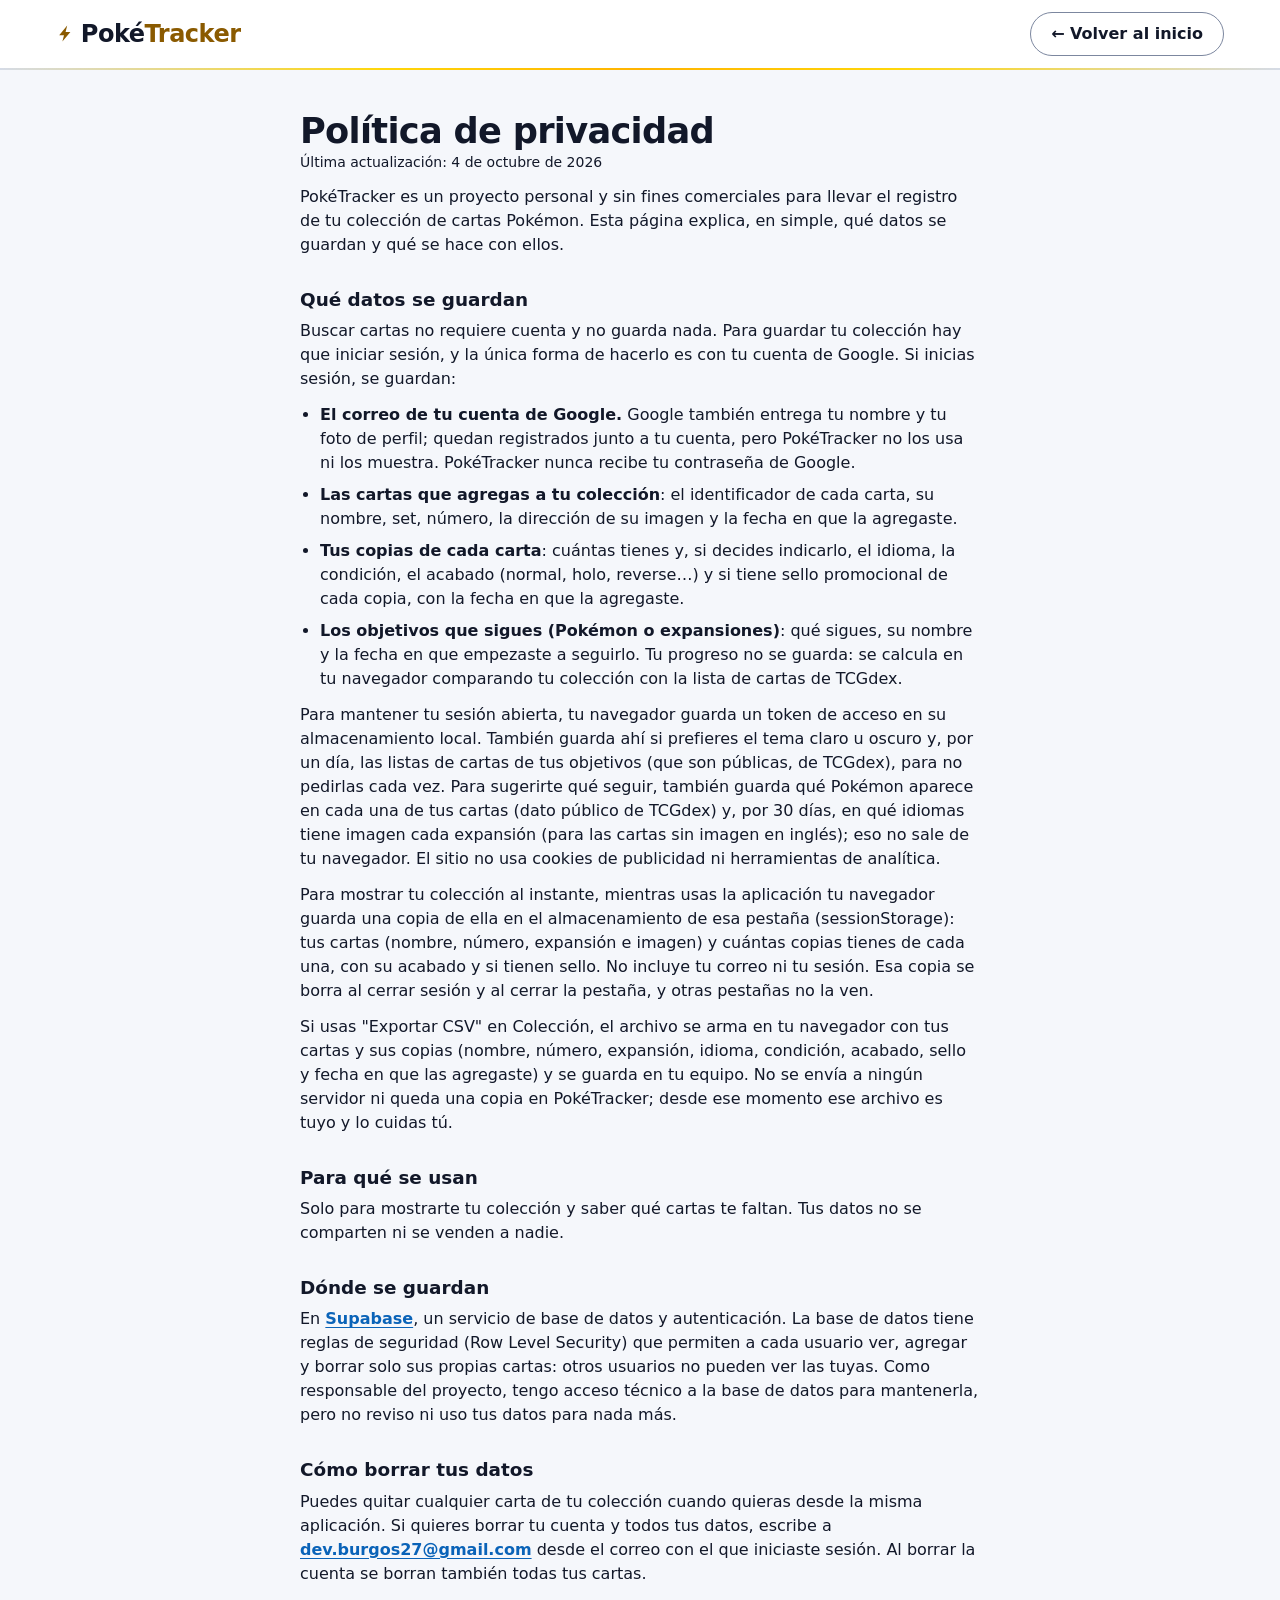
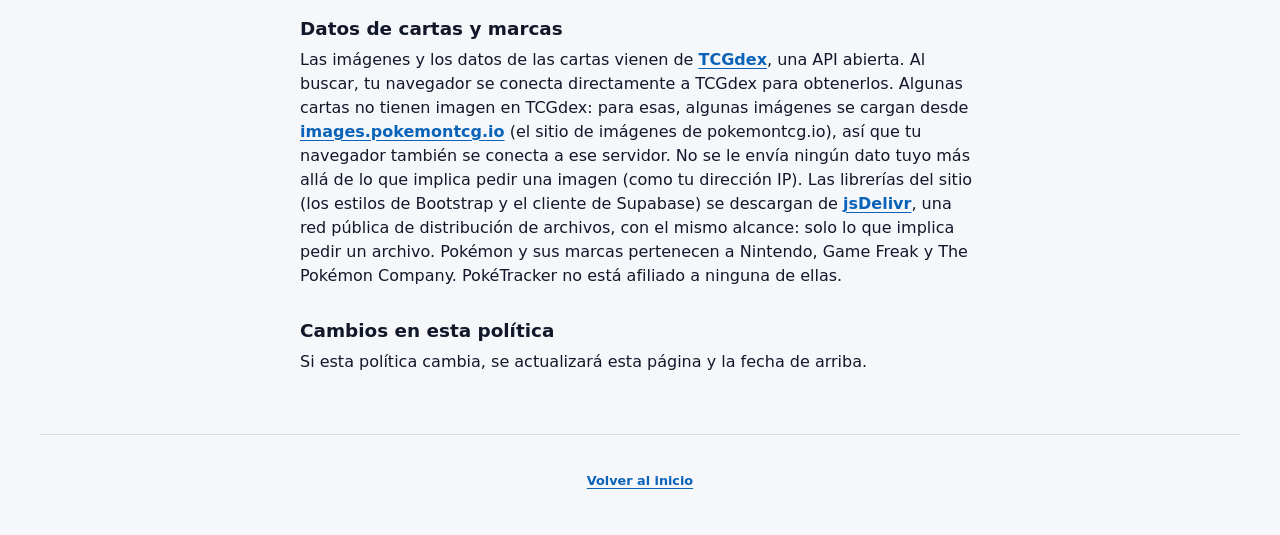
==== commit 8ddfec82: "Bloque 12: exportar la colección a CSV para Excel en español Botón Exportar CSV en Colección: una fi" ====
--- a/privacidad.html
+++ b/privacidad.html
@@ -32,7 +32,7 @@
   <main class="contenedor">
     <article class="legal">
       <h1>Política de privacidad</h1>
-      <p class="legal__fecha">Última actualización: 30 de septiembre de 2026</p>
+      <p class="legal__fecha">Última actualización: 4 de octubre de 2026</p>
 
       <p>
         PokéTracker es un proyecto personal y sin fines comerciales para llevar el registro
@@ -81,6 +81,12 @@
         (nombre, número, expansión e imagen) y cuántas copias tienes de cada una, con su acabado
         y si tienen sello. No incluye tu correo ni tu sesión. Esa copia se borra al cerrar sesión
         y al cerrar la pestaña, y otras pestañas no la ven.
+      </p>
+      <p>
+        Si usas "Exportar CSV" en Colección, el archivo se arma en tu navegador con tus cartas y
+        sus copias (nombre, número, expansión, idioma, condición, acabado, sello y fecha en que las
+        agregaste) y se guarda en tu equipo. No se envía a ningún servidor ni queda una copia en
+        PokéTracker; desde ese momento ese archivo es tuyo y lo cuidas tú.
       </p>
 
       <h2>Para qué se usan</h2>
--- a/css/estilos.css
+++ b/css/estilos.css
@@ -39,7 +39,8 @@
   --brillo-principal: 0 0 0 transparent;
   /* Relleno de la barra de progreso: ámbar oscuro en claro (5,4:1 contra
      la pista), amarillo con brillo en oscuro */
-  --progreso-relleno: linear-gradient(90deg, #6f4700, var(--progreso));
+  --progreso-inicio: #6f4700;
+  --progreso-relleno: linear-gradient(90deg, var(--progreso-inicio), var(--progreso));
   --progreso-brillo: none;
   --acento-fondo: #fff4c2;      /* acabado elegido en el detalle */
   /* Brillo eléctrico: solo en tema oscuro (en claro, sombras neutras) */
@@ -160,7 +161,8 @@
   --info-fondo: #10283f;
   --telarana-opacidad: 0.12;
   --brillo-principal: 0 0 0 1px rgb(255 214 10 / 0.4), 0 8px 26px -8px rgb(255 214 10 / 0.7);
-  --progreso-relleno: linear-gradient(90deg, #ffb300, var(--progreso));
+  --progreso-inicio: #ffb300;
+  --progreso-relleno: linear-gradient(90deg, var(--progreso-inicio), var(--progreso));
   --progreso-brillo: 0 0 12px rgb(255 214 10 / 0.5);
   --acento-fondo: #2e2a14;
   --brillo-tarjeta: 0 0 0 1px rgb(255 214 10 / 0.55), 0 0 28px rgb(255 214 10 / 0.35);
@@ -469,21 +471,27 @@
 
 /* --- Campos (form-control, form-select) --------------------- */
 /* Borde de 3:1 (--borde-control, no el decorativo de Bootstrap), fondo de
-   superficie y nuestro anillo de foco en vez de la sombra azul */
+   superficie y nuestro anillo de foco en vez de la sombra azul.
+   En píldora, como botones, insignias y pestañas: todo lo que se toca es
+   píldora; los recuadros que contienen (tarjetas, copias, paneles), no */
 .form-control,
 .form-select {
   min-height: var(--alto-toque);
   min-width: 0;
+  border-radius: var(--radio-pill);
   color: var(--texto);
   background-color: var(--superficie);
   border-color: var(--borde-control);
 }
-.form-control {
-  padding: var(--esp-tarjeta) 1rem;
-  border-radius: var(--radio-pill);
-}
+.form-control { padding: var(--esp-tarjeta) 1rem; }
 .form-control::placeholder { color: var(--texto-suave); }
-.form-select { border-radius: var(--radio-s); }
+/* El texto a la misma distancia del borde que en el campo; la flecha,
+   lejos de la curva */
+.form-select {
+  padding-left: 1rem;
+  padding-right: 2.5rem;
+  background-position: right 1rem center;
+}
 .form-control:focus,
 .form-select:focus {
   color: var(--texto);
@@ -598,6 +606,33 @@
   background: var(--superficie);
   color: var(--texto);
   box-shadow: var(--sombra-menu);
+}
+/* Burbuja (como los <dialog> de animaciones.js, pero en CSS: también se
+   cierran solos con Esc o al tocar fuera). Crece desde el botón (arriba
+   a la derecha) con rebote; se va rápido y sin rebote. display y overlay
+   (allow-discrete) solo lo mantienen visible mientras se va; donde no
+   existe, se cierra al instante. --curva-burbuja la pone animaciones.js */
+.menu-flotante[popover] {
+  transform-origin: top right;
+  opacity: 0;
+  transform: scale(0.95);
+  transition:
+    opacity 150ms ease-in, transform 150ms ease-in,
+    overlay 150ms allow-discrete, display 150ms allow-discrete;
+}
+.menu-flotante[popover]:popover-open {
+  opacity: 1;
+  transform: none;
+  transition:
+    opacity 200ms ease-out, transform 400ms var(--curva-burbuja, cubic-bezier(0.34, 1.56, 0.64, 1)),
+    overlay 400ms allow-discrete, display 400ms allow-discrete;
+}
+@starting-style {
+  .menu-flotante[popover]:popover-open { opacity: 0; transform: scale(0.85); }
+}
+@media (prefers-reduced-motion: reduce) {
+  .menu-flotante[popover],
+  .menu-flotante[popover]:popover-open { transition: none; }
 }
 .menu-cuenta {
   width: max-content;
@@ -948,7 +983,8 @@
   font-size: var(--texto-s);
 }
 .resumen-linea__cifras b { color: var(--texto); font-size: var(--texto-m); font-weight: 800; font-variant-numeric: tabular-nums; }
-.resumen-linea__actualizar[aria-disabled="true"] { opacity: 0.6; cursor: wait; }
+.resumen-linea__actualizar[aria-disabled="true"],
+.resumen-linea__exportar[aria-disabled="true"] { opacity: 0.6; cursor: wait; }
 
 /* Fila de botones o enlaces principales de una pantalla */
 .acciones {
@@ -1112,6 +1148,10 @@
   transition: transform 0.2s;
 }
 .carta__imagen:hover img { transform: scale(1.03); }
+@media (prefers-reduced-motion: reduce) {
+  .carta__imagen img { transition: none; }
+  .carta__imagen:hover img { transform: none; }
+}
 
 .carta__sin-imagen {
   aspect-ratio: 245 / 342;
@@ -1237,7 +1277,18 @@
    y Me falta) o la insignia "En tu colección ✓". La tarjeta que tengo no
    cambia de borde: el estado lo dice la insignia. Ambos ocupan la misma
    altura, así las filas de la grilla no saltan al agregar. */
+/* Al agregar: chispas que salen de "En tu colección ✓" (animaciones.js) */
+.chispa {
+  position: absolute;
+  width: 7px;
+  height: 7px;
+  border-radius: 1px;
+  background: var(--primario);
+  box-shadow: 0 0 0 1px var(--marca-texto);
+  pointer-events: none;
+}
 .marcado {
+  position: relative;
   container-type: inline-size;
   display: flex;
   align-items: center;
@@ -1525,13 +1576,6 @@
   outline-offset: 2px;
 }
 
-/* Al pasar a otra carta: aparece suave (0 ms con prefers-reduced-motion) */
-.detalle__cuerpo--entrando { animation: detalle-entrar var(--duracion) ease-out; }
-@keyframes detalle-entrar {
-  from { opacity: 0.3; }
-  to { opacity: 1; }
-}
-
 .detalle__datos {
   display: grid;
   grid-template-columns: auto 1fr;
@@ -1576,9 +1620,11 @@
   padding: 0;
 }
 /* Cada copia es una tarjeta dentro del detalle */
+/* Idioma y condición lado a lado; el acabado, en su propia fila: sus
+   opciones son las más largas ("Reverse Master Ball") */
 .copia {
   display: grid;
-  grid-template-columns: 1fr 1fr 1fr;
+  grid-template-columns: minmax(0, 1fr) minmax(0, 1fr);
   align-items: end;
   gap: var(--esp-2) var(--esp-3);
   padding: var(--esp-3);
@@ -1592,17 +1638,19 @@
   font-size: var(--texto-s);
   font-weight: 700;
 }
-/* Menos relleno que un form-select común: en la columna de una copia
-   tiene que caber "Reverse holo" (a 320 px, con la letra un poco menor) */
+/* Menos relleno que un form-select común (sin acercar el texto ni la
+   flecha a la curva de la píldora): en media columna a 320 px tienen
+   que caber "Sin indicar" y "Muy buena", con la letra un poco menor */
 .copia__campo .form-select {
-  padding-left: 0.5rem;
+  padding-left: 0.75rem;
   padding-right: 1.6rem;
-  background-position: right 0.45rem center;
+  background-position: right 0.6rem center;
   font-size: var(--texto-s);
 }
 @media (max-width: 400px) {
   .copia__campo .form-select { font-size: var(--texto-xs); }
 }
+.copia__campo--ancho { grid-column: 1 / -1; }
 .copia__campo {
   display: grid;
   gap: var(--esp-1);
@@ -1619,7 +1667,7 @@
 }
 /* Casilla "Sello promocional": área táctil de 44 px */
 .copia__sello {
-  grid-column: 1 / 3;
+  grid-column: 1;
   display: flex;
   align-items: center;
   gap: var(--esp-2);
@@ -1692,21 +1740,54 @@
    solo del color. Pista con borde de 3:1 contra el fondo. */
 .progreso { display: grid; gap: var(--esp-1); }
 .progreso__barra {
+  position: relative;
   height: 16px;
   border: 1px solid var(--borde-control);
   border-radius: var(--radio-pill);
   background: var(--superficie-2);
   overflow: hidden;
 }
+/* El relleno mide el doble de la barra, empieza una barra a la izquierda
+   y corre con translateX hasta que su punta queda en --p (0 a 1, lo pone
+   progreso.js). Así se anima solo con transform (animaciones.js) sin
+   deformar la punta redondeada, y si el rebote pasa de largo no queda
+   un hueco al inicio (para eso, el color de inicio de fondo). El
+   degradado ocupa solo el tramo visible, como si midiera --p de ancho.
+   --p-ahora: el valor de partida mientras espera para animarse. */
 .progreso__relleno {
+  position: relative;
+  width: 200%;
   height: 100%;
-  width: 0;
+  margin-left: -100%;
   border-radius: var(--radio-pill);
-  background: var(--progreso-relleno);
+  background:
+    var(--progreso-relleno) right / calc(var(--p, 0) * 50%) 100% no-repeat,
+    var(--progreso-inicio);
   box-shadow: var(--progreso-brillo);
-  transition: width var(--duracion) ease-out;
+  transform: translateX(calc((var(--p-ahora, var(--p, 0)) - 1) * 50%));
 }
 .progreso--completo .progreso__relleno { background: var(--exito); }
+/* Chispa en la punta mientras se llena; pulso de brillo al completar.
+   Invisibles salvo durante su animación */
+.progreso__chispa {
+  position: absolute;
+  top: 50%;
+  right: 1px;
+  width: 12px;
+  height: 12px;
+  margin-top: -6px;
+  border-radius: 50%;
+  background: radial-gradient(circle, #fff 0 25%, var(--primario) 45%, transparent 70%);
+  opacity: 0;
+}
+.progreso__pulso {
+  position: absolute;
+  inset: 0;
+  border-radius: inherit;
+  background: rgb(255 255 255 / 0.55);
+  opacity: 0;
+  pointer-events: none;
+}
 .progreso--sin-datos .progreso__barra { border-style: dashed; }
 .progreso__cifra {
   margin: 0;
@@ -1733,12 +1814,42 @@
   gap: var(--esp-3);
 }
 .objetivos > li { container: objetivo / inline-size; }
-/* Compacta (C4): tipo y nombre a la izquierda y la cifra a la derecha;
-   la barra debajo; al pie, el master set y "Ver faltantes ›". La barra
-   de progreso se reparte en la grilla de la tarjeta (display: contents);
-   su role="progressbar" sigue en el mismo elemento */
-.objetivo {
+
+/* Tarjeta de lista: un objetivo seguido o una sugerencia para seguir.
+   Mismo recuadro (borde, radio, superficie, margen izquierdo) y mismos
+   textos; cambia lo que lleva adentro:
+   - tarjeta-lista--objetivo: toda la tarjeta es un enlace al detalle
+     (sombra y borde al pasar el mouse), con la barra de progreso
+   - tarjeta-lista--sugerencia: ícono del tipo, nombre con su detalle
+     y "Seguir" (el recuadro no es un enlace: sin sombra) */
+.tarjeta-lista {
   display: grid;
+  align-items: center;
+  gap: 0 var(--esp-3);
+  margin: 0;
+  padding: var(--esp-3) var(--esp-4);
+  border: 1px solid var(--borde);
+  border-radius: var(--radio-l);
+  background: var(--superficie);
+  color: var(--texto);
+}
+/* "POKÉMON · #595" (también en la cabecera del detalle de un objetivo) */
+.tarjeta-lista__antetitulo,
+.objetivo-cabecera__tipo {
+  font-size: var(--texto-xs);
+  font-weight: 700;
+  letter-spacing: var(--tracking-mayus);
+  text-transform: uppercase;
+  color: var(--texto-suave);
+}
+.tarjeta-lista__nombre { font-weight: 700; line-height: 1.25; overflow-wrap: anywhere; }
+.tarjeta-lista__detalle { font-size: var(--texto-s); color: var(--texto-suave); }
+
+/* Objetivo, compacta (C4): tipo y nombre a la izquierda y la cifra a la
+   derecha; la barra debajo; al pie, el master set y "Ver faltantes ›".
+   La barra de progreso se reparte en la grilla de la tarjeta (display:
+   contents); su role="progressbar" sigue en el mismo elemento */
+.tarjeta-lista--objetivo {
   grid-template-columns: minmax(0, 1fr) auto;
   grid-template-areas:
     "tipo   cifra"
@@ -1746,28 +1857,23 @@
     "barra  barra"
     "nota   nota"
     "master ver";
-  align-items: center;
-  gap: 0 var(--esp-3);
-  padding: var(--esp-3) var(--esp-4);
-  border: 1px solid var(--borde);
-  border-radius: var(--radio-l);
-  background: var(--superficie);
   box-shadow: var(--sombra);
-  color: var(--texto);
   font-weight: 400;
   text-decoration: none;
   transition: border-color var(--duracion);
 }
-.objetivo:hover { border-color: var(--borde-control); }
-.objetivo .progreso { display: contents; }
-.objetivo .progreso__barra { grid-area: barra; margin: var(--esp-2) 0; }
-.objetivo .progreso__cifra { grid-area: cifra; text-align: right; }
-.objetivo .progreso__master { grid-area: master; }
+.tarjeta-lista--objetivo:hover { border-color: var(--borde-control); }
+.tarjeta-lista--objetivo .tarjeta-lista__antetitulo { grid-area: tipo; }
+.tarjeta-lista--objetivo .tarjeta-lista__nombre { grid-area: nombre; font-size: var(--texto-l); }
+.tarjeta-lista--objetivo .progreso { display: contents; }
+.tarjeta-lista--objetivo .progreso__barra { grid-area: barra; margin: var(--esp-2) 0; }
+.tarjeta-lista--objetivo .progreso__cifra { grid-area: cifra; text-align: right; }
+.tarjeta-lista--objetivo .progreso__master { grid-area: master; }
 /* Sin números ("Calculando…", "Sin datos…"): el texto va bajo la barra */
-.objetivo .progreso--sin-datos .progreso__cifra { grid-area: nota; text-align: left; }
+.tarjeta-lista--objetivo .progreso--sin-datos .progreso__cifra { grid-area: nota; text-align: left; }
 /* Tarjeta angosta (320 px): la cifra baja bajo la barra, a lo ancho */
 @container objetivo (width < 22rem) {
-  .objetivo {
+  .tarjeta-lista--objetivo {
     grid-template-areas:
       "tipo   tipo"
       "nombre nombre"
@@ -1776,19 +1882,10 @@
       "nota   nota"
       "master ver";
   }
-  .objetivo .progreso__cifra { text-align: left; }
-}
-.objetivo__tipo {
-  grid-area: tipo;
-  font-size: var(--texto-xs);
-  font-weight: 700;
-  letter-spacing: var(--tracking-mayus);
-  text-transform: uppercase;
-  color: var(--texto-suave);
-}
-.objetivo__nombre { grid-area: nombre; font-size: var(--texto-l); font-weight: 700; line-height: 1.25; overflow-wrap: anywhere; }
+  .tarjeta-lista--objetivo .progreso__cifra { text-align: left; }
+}
 /* "Ver faltantes ›": parte de la tarjeta-enlace, con el mismo estilo de enlace */
-.objetivo__ver {
+.tarjeta-lista__ver {
   grid-area: ver;
   justify-self: end;
   font-size: var(--texto-s);
@@ -1798,7 +1895,20 @@
   text-decoration-thickness: 1px;
   text-underline-offset: var(--subrayado-separacion);
 }
-.objetivo:hover .objetivo__ver { text-decoration-thickness: 2px; }
+.tarjeta-lista--objetivo:hover .tarjeta-lista__ver { text-decoration-thickness: 2px; }
+
+/* Sugerencia, compacta (C5): ícono, nombre con "Pokémon · #595 ·
+   tienes 3 cartas" debajo y "Seguir" (más cerca del borde derecho) */
+.tarjeta-lista--sugerencia {
+  grid-template-columns: auto minmax(0, 1fr) auto;
+  gap: var(--esp-1) var(--esp-3);
+  padding-block: var(--esp-2);
+  padding-right: var(--esp-2);
+}
+.tarjeta-lista--sugerencia .tarjeta-lista__icono { width: 22px; height: 22px; color: var(--marca-texto); }
+.tarjeta-lista__datos { display: grid; min-width: 0; line-height: 1.3; }
+.tarjeta-lista--sugerencia .btn { --bs-btn-padding-x: 1rem; }
+.tarjeta-lista--sugerencia .seguir__mensaje { grid-column: 1 / -1; }
 .progreso-pie {
   max-width: var(--ancho-lectura);
   margin: var(--esp-4) auto var(--esp-6);
@@ -1882,13 +1992,6 @@
   box-shadow: var(--sombra-menu);
 }
 .hoja::backdrop { background: rgb(0 0 0 / 0.6); }
-.hoja[open] { animation: hoja-subir 200ms ease-out; }
-@keyframes hoja-subir {
-  from { transform: translateY(100%); }
-}
-@media (prefers-reduced-motion: reduce) {
-  .hoja[open] { animation: none; }
-}
 /* Asa decorativa arriba (identidad de "hoja", no es un control) */
 .hoja::before {
   content: "";
@@ -1939,28 +2042,10 @@
   display: grid;
   gap: var(--esp-2);
 }
-/* Compacta (C5): ícono del tipo, nombre con su detalle debajo y
-   "Seguir"; en escritorio, dos por fila */
+/* En escritorio, dos sugerencias por fila (tarjeta-lista--sugerencia) */
 .sugerencias-caja:not(#inicio-sugerencias) .sugerencias {
   grid-template-columns: repeat(auto-fit, minmax(min(100%, 20rem), 1fr));
 }
-.sugerencia {
-  display: grid;
-  grid-template-columns: auto minmax(0, 1fr) auto;
-  align-items: center;
-  gap: var(--esp-1) var(--esp-3);
-  margin: 0;
-  padding: var(--esp-2) var(--esp-2) var(--esp-2) var(--esp-3);
-  border: 1px solid var(--borde);
-  border-radius: var(--radio-m);
-  background: var(--superficie);
-}
-.sugerencia .sugerencia__icono { width: 22px; height: 22px; color: var(--marca-texto); }
-.sugerencia__datos { display: grid; min-width: 0; line-height: 1.3; }
-.sugerencia__nombre { font-weight: 700; overflow-wrap: anywhere; }
-.sugerencia__detalle { font-size: var(--texto-s); color: var(--texto-suave); }
-.sugerencia .btn { --bs-btn-padding-x: 1rem; }
-.sugerencia .seguir__mensaje { grid-column: 1 / -1; }
 #progreso-aviso .vacio { margin: 0 0 var(--esp-3); }
 
 /* Detalle de un objetivo */
@@ -2010,14 +2095,12 @@
 .confirmar[open] {
   display: grid;
   place-items: center;
-  animation: confirmar-fundido 180ms ease-out;
 }
 .confirmar::backdrop { background: transparent; }
 
 .confirmar__contenido {
   max-width: var(--ancho-angosto);
   text-align: center;
-  animation: confirmar-entrada 220ms ease-out;
 }
 
 /* Telaraña con rayo; el brillo (solo en oscuro) va en el contenedor
@@ -2056,16 +2139,6 @@
 }
 .confirmar__acciones .btn { min-width: 10rem; }
 
-@keyframes confirmar-fundido {
-  from { opacity: 0; }
-}
-@keyframes confirmar-entrada {
-  from { opacity: 0; transform: scale(0.96); }
-}
-@media (prefers-reduced-motion: reduce) {
-  .confirmar[open],
-  .confirmar__contenido { animation: none; }
-}
 
 /* --- Avisos breves (toast) --------------------------------- */
 /* Abajo al centro, sobre la barra de navegación en móvil. No reciben
@@ -2096,15 +2169,11 @@
   color: var(--texto);
   box-shadow: var(--sombra-menu), var(--brillo-tarjeta);
   font-weight: 600;
-  /* Transición simple (11.8 la reemplaza por la burbuja): aparece y sube */
+  /* Invisible hasta que llega su texto (avisos.js); la burbuja que sube
+     la anima animaciones.js */
   opacity: 0;
-  transform: translateY(8px);
-  transition: opacity 200ms ease-out, transform 200ms ease-out;
-}
-.aviso--visible { opacity: 1; transform: none; }
-@media (prefers-reduced-motion: reduce) {
-  .aviso { transform: none; transition: opacity 0ms; }
-}
+}
+.aviso--visible { opacity: 1; }
 /* Ícono en un círculo de color, con el trazo de los íconos de la barra.
    La forma dice el tipo (✓ o rayo, −, !); el trazo contra su círculo
    tiene al menos 3:1 en ambos temas */
@@ -2248,9 +2317,6 @@
       "imagen   imagen   imagen"
       "anterior posicion siguiente";
   }
-  .copia { grid-template-columns: 1fr 1fr; }
   .confirmar__acciones { flex-direction: column-reverse; }
   .confirmar__acciones .btn { width: 100%; }
-  .copia__quitar { grid-column: 1 / -1; justify-self: start; }
-  .copia__sello { grid-column: auto; align-self: end; } /* junto a "Acabado" */
-}
+}
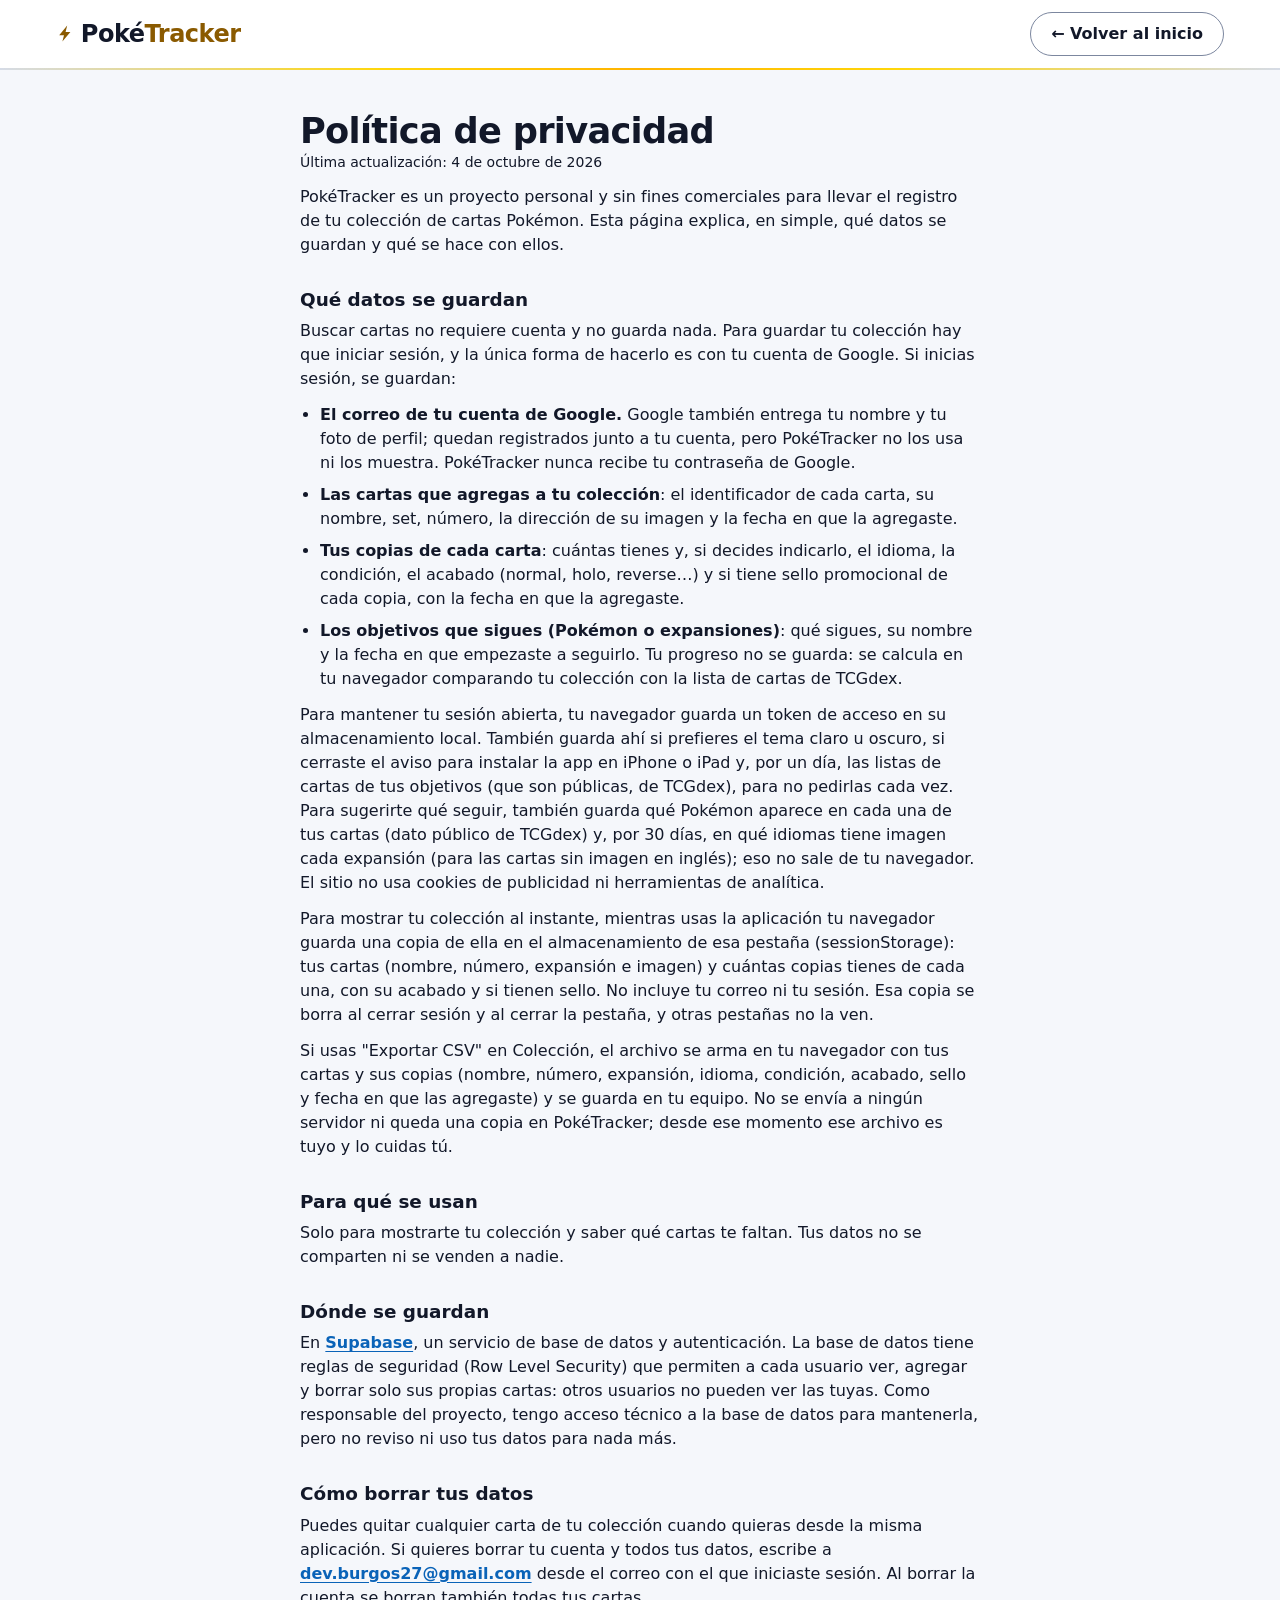
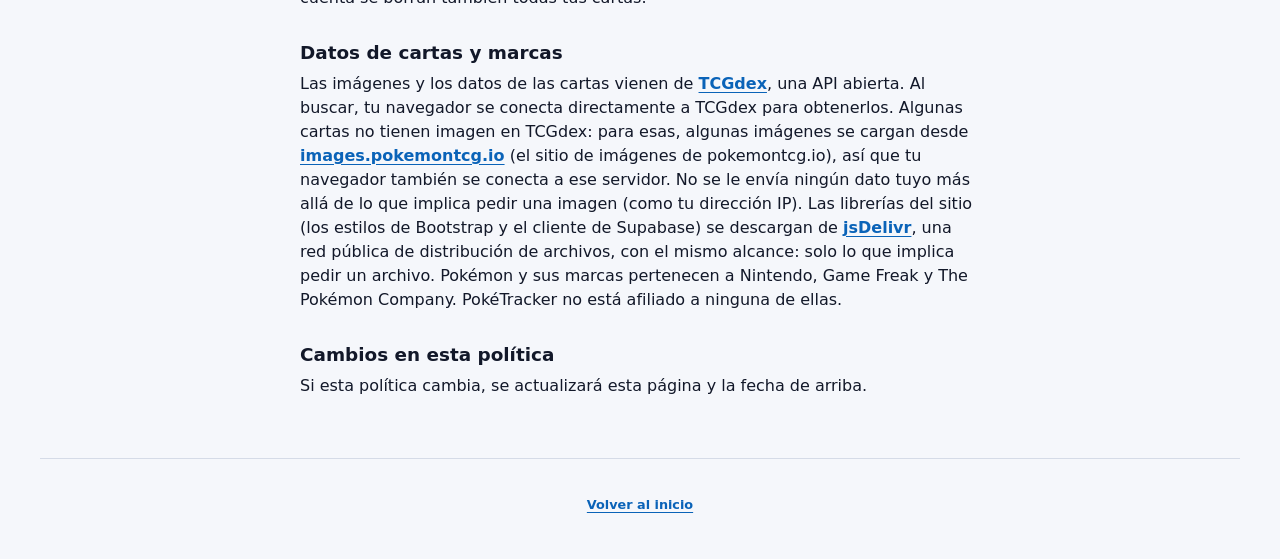
==== commit df9a5d6b: "Bloque 13b: app instalable con ícono, pantalla de carga e Instalar app manifest.webmanifest con colo" ====
--- a/privacidad.html
+++ b/privacidad.html
@@ -5,7 +5,11 @@
   <meta name="viewport" content="width=device-width, initial-scale=1.0">
   <title>Privacidad · PokéTracker</title>
   <meta name="description" content="Qué datos guarda PokéTracker, para qué se usan y cómo borrarlos.">
-  <meta name="theme-color" content="#ffffff">
+  <!-- Color de la cabecera según el tema del sistema (esta página no tiene JS que lo ajuste) -->
+  <meta name="theme-color" content="#ffffff" media="(prefers-color-scheme: light)">
+  <meta name="theme-color" content="#151b2e" media="(prefers-color-scheme: dark)">
+  <link rel="manifest" href="manifest.webmanifest">
+  <link rel="apple-touch-icon" href="iconos/apple-touch-icon.png">
   <!-- Tema antes de pintar (sin parpadeo): data-bs-theme="light" | "dark" en <html>,
        el atributo que entienden Bootstrap y estilos.css. La elección guardada ('pt-tema')
        manda; sin ella, el sistema, también si cambia con la página abierta. -->
@@ -69,7 +73,8 @@
       </ul>
       <p>
         Para mantener tu sesión abierta, tu navegador guarda un token de acceso en su
-        almacenamiento local. También guarda ahí si prefieres el tema claro u oscuro y, por un día,
+        almacenamiento local. También guarda ahí si prefieres el tema claro u oscuro, si cerraste el aviso
+        para instalar la app en iPhone o iPad y, por un día,
         las listas de cartas de tus objetivos (que son públicas, de TCGdex), para no pedirlas cada vez.
         Para sugerirte qué seguir, también guarda qué Pokémon aparece en cada una de tus cartas
         (dato público de TCGdex) y, por 30 días, en qué idiomas tiene imagen cada expansión
--- a/css/estilos.css
+++ b/css/estilos.css
@@ -653,6 +653,58 @@
   overflow-wrap: anywhere;
 }
 .menu-cuenta__salir { width: 100%; }
+/* "Instalar app" (instalar.js): solo si se puede instalar; en iPhone/iPad
+   muestra debajo los pasos de Safari */
+/* En bloque (flex, no inline-flex): en línea, con el ícono adentro, el botón
+   ensanchaba el menú y en 320 px este se salía por la izquierda */
+.menu-cuenta__instalar { display: flex; width: 100%; margin-bottom: var(--esp-2); }
+/* width 0 + min-width 100 %: ocupa el ancho del menú sin ensancharlo (el
+   menú se alinea al botón por la derecha y en 320 px se saldría por la izquierda) */
+.menu-cuenta__pasos {
+  width: 0;
+  min-width: 100%;
+  margin: 0 0 var(--esp-3);
+  font-size: var(--texto-s);
+  color: var(--texto-suave);
+}
+.menu-cuenta__pasos b,
+.aviso-instalar__pasos b { color: var(--texto); }
+.menu-cuenta__pasos .icono,
+.aviso-instalar__pasos .icono {
+  width: 1.15em;
+  height: 1.15em;
+  vertical-align: -0.2em;
+  color: var(--texto);
+}
+
+/* Aviso de Inicio en iPhone/iPad: cómo instalar. Una tarjeta baja sobre
+   el panel de Inicio, con "×" para cerrarlo para siempre */
+.aviso-instalar {
+  display: flex;
+  align-items: flex-start;
+  gap: var(--esp-3);
+  margin-top: var(--esp-5);
+  padding: var(--esp-3) var(--esp-2) var(--esp-3) var(--esp-4);
+  border: 1px solid var(--borde);
+  border-radius: var(--radio-l);
+  background: var(--superficie);
+  box-shadow: var(--sombra);
+}
+.aviso-instalar__icono {
+  display: grid;
+  place-items: center;
+  flex-shrink: 0;
+  width: 40px;
+  height: 40px;
+  border-radius: 50%;
+  background: var(--primario);
+  color: var(--sobre-primario);
+}
+.aviso-instalar__texto { flex: 1; min-width: 0; padding-top: 2px; }
+.aviso-instalar__titulo { margin: 0; font-weight: 700; }
+.aviso-instalar__titulo:focus { outline: none; }
+.aviso-instalar__pasos { margin: var(--esp-1) 0 0; font-size: var(--texto-s); color: var(--texto-suave); }
+.aviso-instalar__cerrar { flex-shrink: 0; border-color: transparent; font-size: var(--texto-l); }
 
 /* Tema: el botón muestra el sol o la luna del tema que se ve (también
    en Automático) y abre un menú con Automático / Claro / Oscuro */
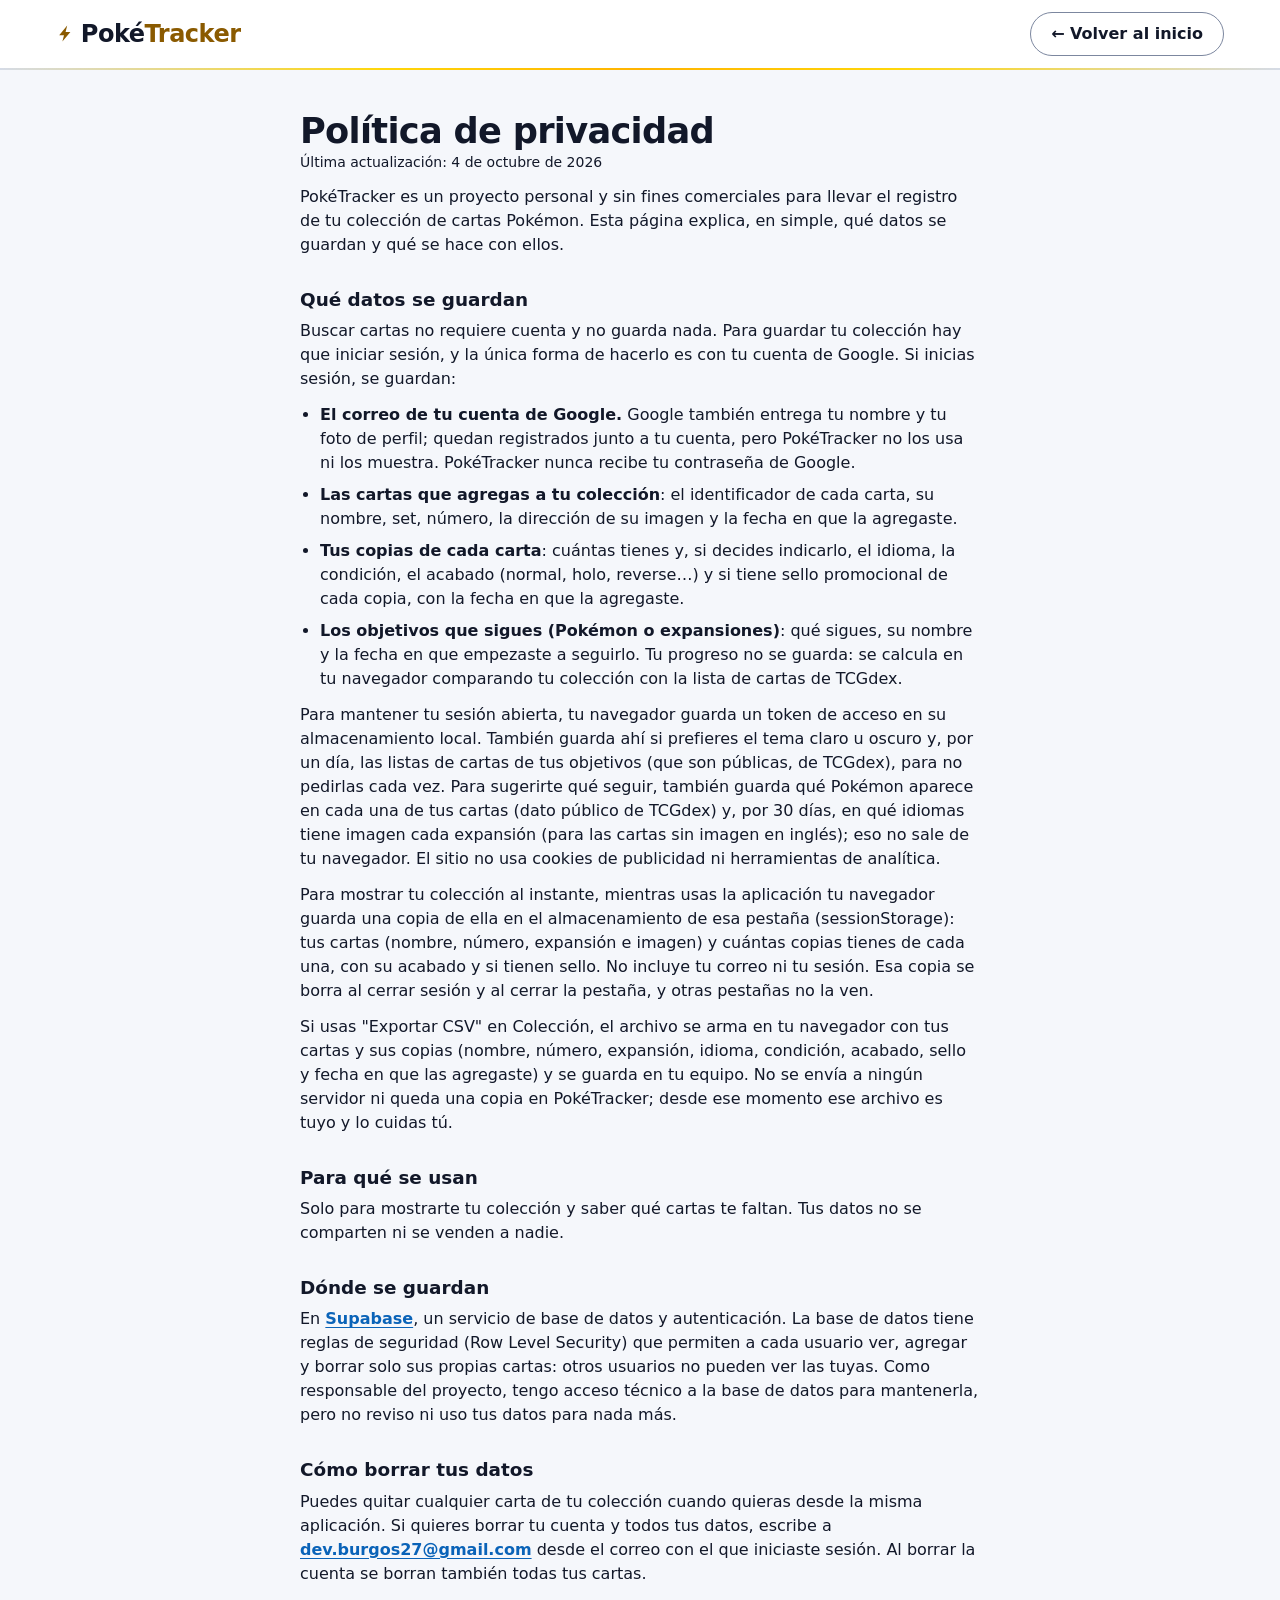
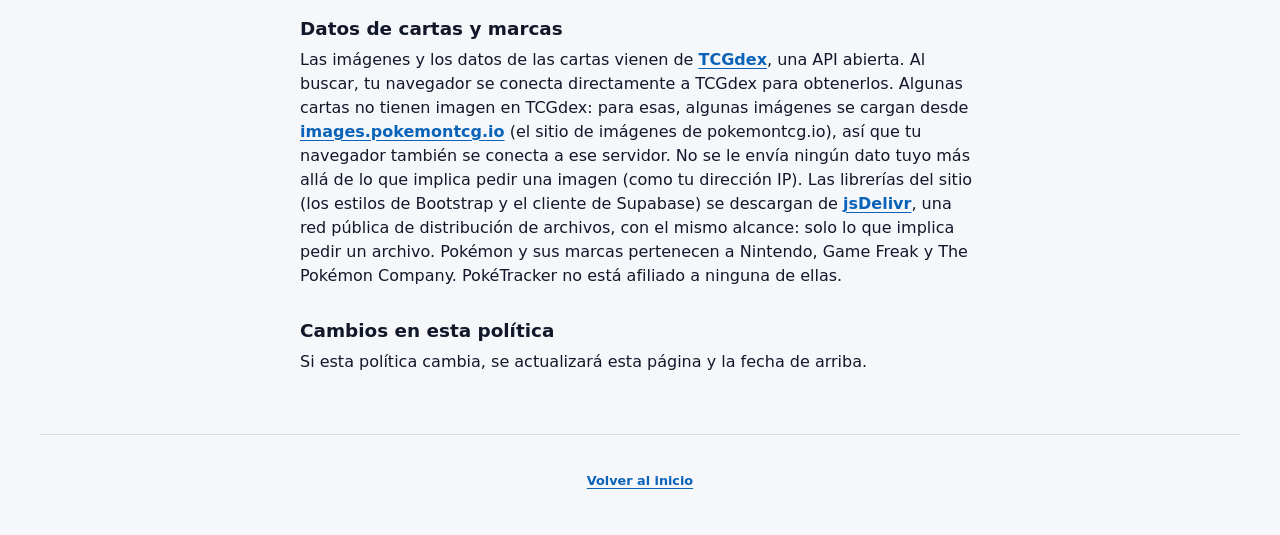
==== commit 5a58673e: "Instalar app visible en la cabecera y en el pie Botón Instalar app junto al tema (solo ícono bajo 11" ====
--- a/privacidad.html
+++ b/privacidad.html
@@ -73,8 +73,7 @@
       </ul>
       <p>
         Para mantener tu sesión abierta, tu navegador guarda un token de acceso en su
-        almacenamiento local. También guarda ahí si prefieres el tema claro u oscuro, si cerraste el aviso
-        para instalar la app en iPhone o iPad y, por un día,
+        almacenamiento local. También guarda ahí si prefieres el tema claro u oscuro y, por un día,
         las listas de cartas de tus objetivos (que son públicas, de TCGdex), para no pedirlas cada vez.
         Para sugerirte qué seguir, también guarda qué Pokémon aparece en cada una de tus cartas
         (dato público de TCGdex) y, por 30 días, en qué idiomas tiene imagen cada expansión
--- a/css/estilos.css
+++ b/css/estilos.css
@@ -653,58 +653,32 @@
   overflow-wrap: anywhere;
 }
 .menu-cuenta__salir { width: 100%; }
-/* "Instalar app" (instalar.js): solo si se puede instalar; en iPhone/iPad
-   muestra debajo los pasos de Safari */
-/* En bloque (flex, no inline-flex): en línea, con el ícono adentro, el botón
-   ensanchaba el menú y en 320 px este se salía por la izquierda */
-.menu-cuenta__instalar { display: flex; width: 100%; margin-bottom: var(--esp-2); }
-/* width 0 + min-width 100 %: ocupa el ancho del menú sin ensancharlo (el
-   menú se alinea al botón por la derecha y en 320 px se saldría por la izquierda) */
-.menu-cuenta__pasos {
-  width: 0;
-  min-width: 100%;
-  margin: 0 0 var(--esp-3);
-  font-size: var(--texto-s);
-  color: var(--texto-suave);
-}
-.menu-cuenta__pasos b,
-.aviso-instalar__pasos b { color: var(--texto); }
-.menu-cuenta__pasos .icono,
-.aviso-instalar__pasos .icono {
+/* "Instalar app" en la cabecera (instalar.js): junto al tema, solo si se
+   puede instalar. Con borde, como los botones de al lado (no compite con
+   el amarillo de "Buscar cartas"); el ícono, en el color de la marca.
+   Bajo 1100 px queda solo el ícono, de 44 px (nombre en aria-label): con
+   el texto, entre 961 y 1099 px la cabecera del visitante (navegación y
+   "Entrar con Google") pasaba a dos filas */
+.cabecera-instalar { --bs-btn-padding-x: var(--esp-4); }
+.cabecera-instalar .icono { color: var(--marca-texto); }
+@media (max-width: 1099px) {
+  .cabecera-instalar { width: var(--alto-toque); --bs-btn-padding-x: 0; }
+  .cabecera-instalar__texto { display: none; }
+}
+/* Bajo 360 px: logo, cuenta, instalar y tema (3 × 44 px) en una fila. Logo
+   algo más chico y 8 px entre elementos (a 320 px quedan ~12 px libres) */
+@media (max-width: 359px) {
+  .cabecera__fila { column-gap: var(--esp-2); }
+  .logo { font-size: var(--texto-ml); }
+}
+
+/* Pasos de Safari en iPhone/iPad: <dialog> con el aspecto de la
+   confirmación. El ícono de Compartir va en la línea del texto */
+.instalar__pasos .icono {
   width: 1.15em;
   height: 1.15em;
   vertical-align: -0.2em;
-  color: var(--texto);
-}
-
-/* Aviso de Inicio en iPhone/iPad: cómo instalar. Una tarjeta baja sobre
-   el panel de Inicio, con "×" para cerrarlo para siempre */
-.aviso-instalar {
-  display: flex;
-  align-items: flex-start;
-  gap: var(--esp-3);
-  margin-top: var(--esp-5);
-  padding: var(--esp-3) var(--esp-2) var(--esp-3) var(--esp-4);
-  border: 1px solid var(--borde);
-  border-radius: var(--radio-l);
-  background: var(--superficie);
-  box-shadow: var(--sombra);
-}
-.aviso-instalar__icono {
-  display: grid;
-  place-items: center;
-  flex-shrink: 0;
-  width: 40px;
-  height: 40px;
-  border-radius: 50%;
-  background: var(--primario);
-  color: var(--sobre-primario);
-}
-.aviso-instalar__texto { flex: 1; min-width: 0; padding-top: 2px; }
-.aviso-instalar__titulo { margin: 0; font-weight: 700; }
-.aviso-instalar__titulo:focus { outline: none; }
-.aviso-instalar__pasos { margin: var(--esp-1) 0 0; font-size: var(--texto-s); color: var(--texto-suave); }
-.aviso-instalar__cerrar { flex-shrink: 0; border-color: transparent; font-size: var(--texto-l); }
+}
 
 /* Tema: el botón muestra el sol o la luna del tema que se ve (también
    en Automático) y abre un menú con Automático / Claro / Oscuro */
@@ -2257,6 +2231,26 @@
 
 .pie p { margin: 0; }
 .pie p + p { margin-top: var(--esp-1); }
+/* Privacidad e "Instalar app" (un botón con aspecto de enlace: es una acción) */
+.pie__enlaces {
+  display: flex;
+  flex-wrap: wrap;
+  justify-content: center;
+  column-gap: var(--esp-5);
+}
+.pie__instalar {
+  padding: 0;
+  border: none;
+  background: none;
+  font: inherit;
+  font-weight: 600;
+  color: var(--info);
+  text-decoration: underline;
+  text-decoration-thickness: 1px;
+  text-underline-offset: var(--subrayado-separacion);
+  cursor: pointer;
+}
+.pie__instalar:hover { text-decoration-thickness: 2px; }
 
 /* --- Página de privacidad ---------------------------------- */
 
